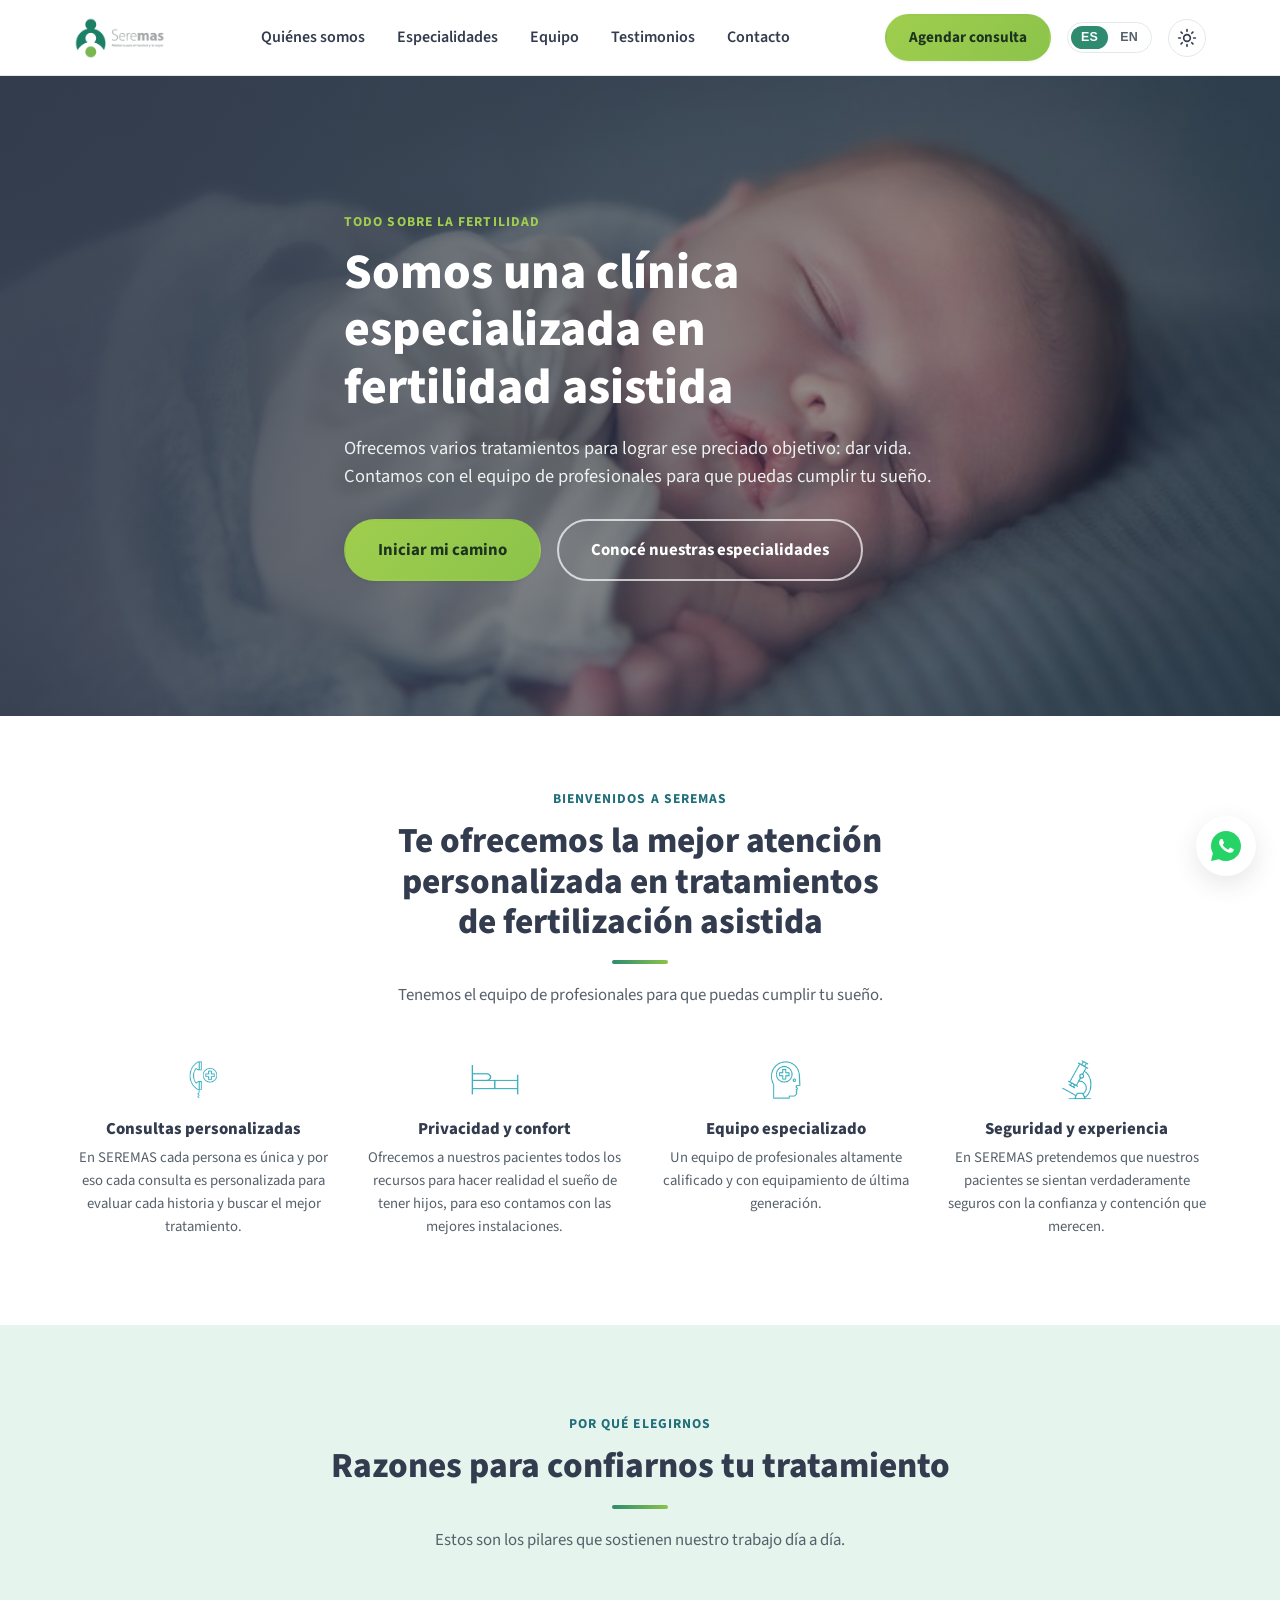
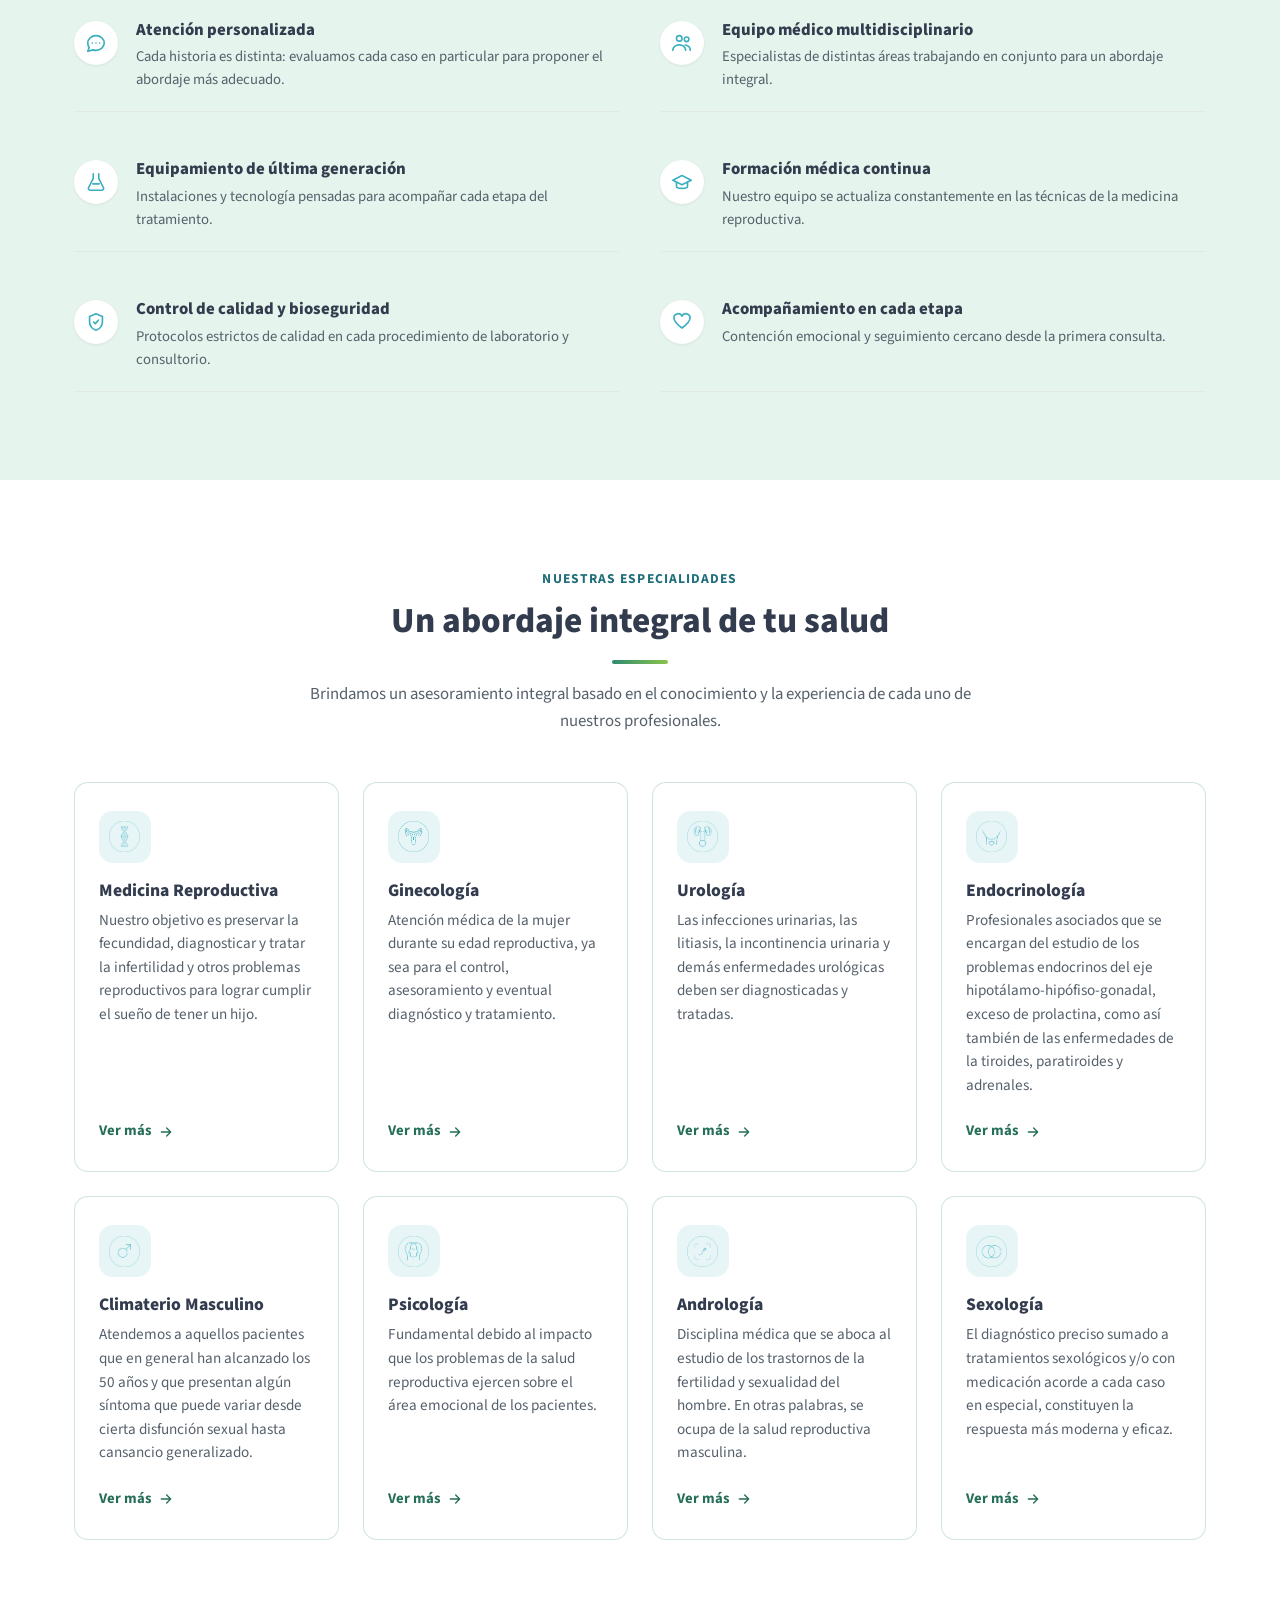
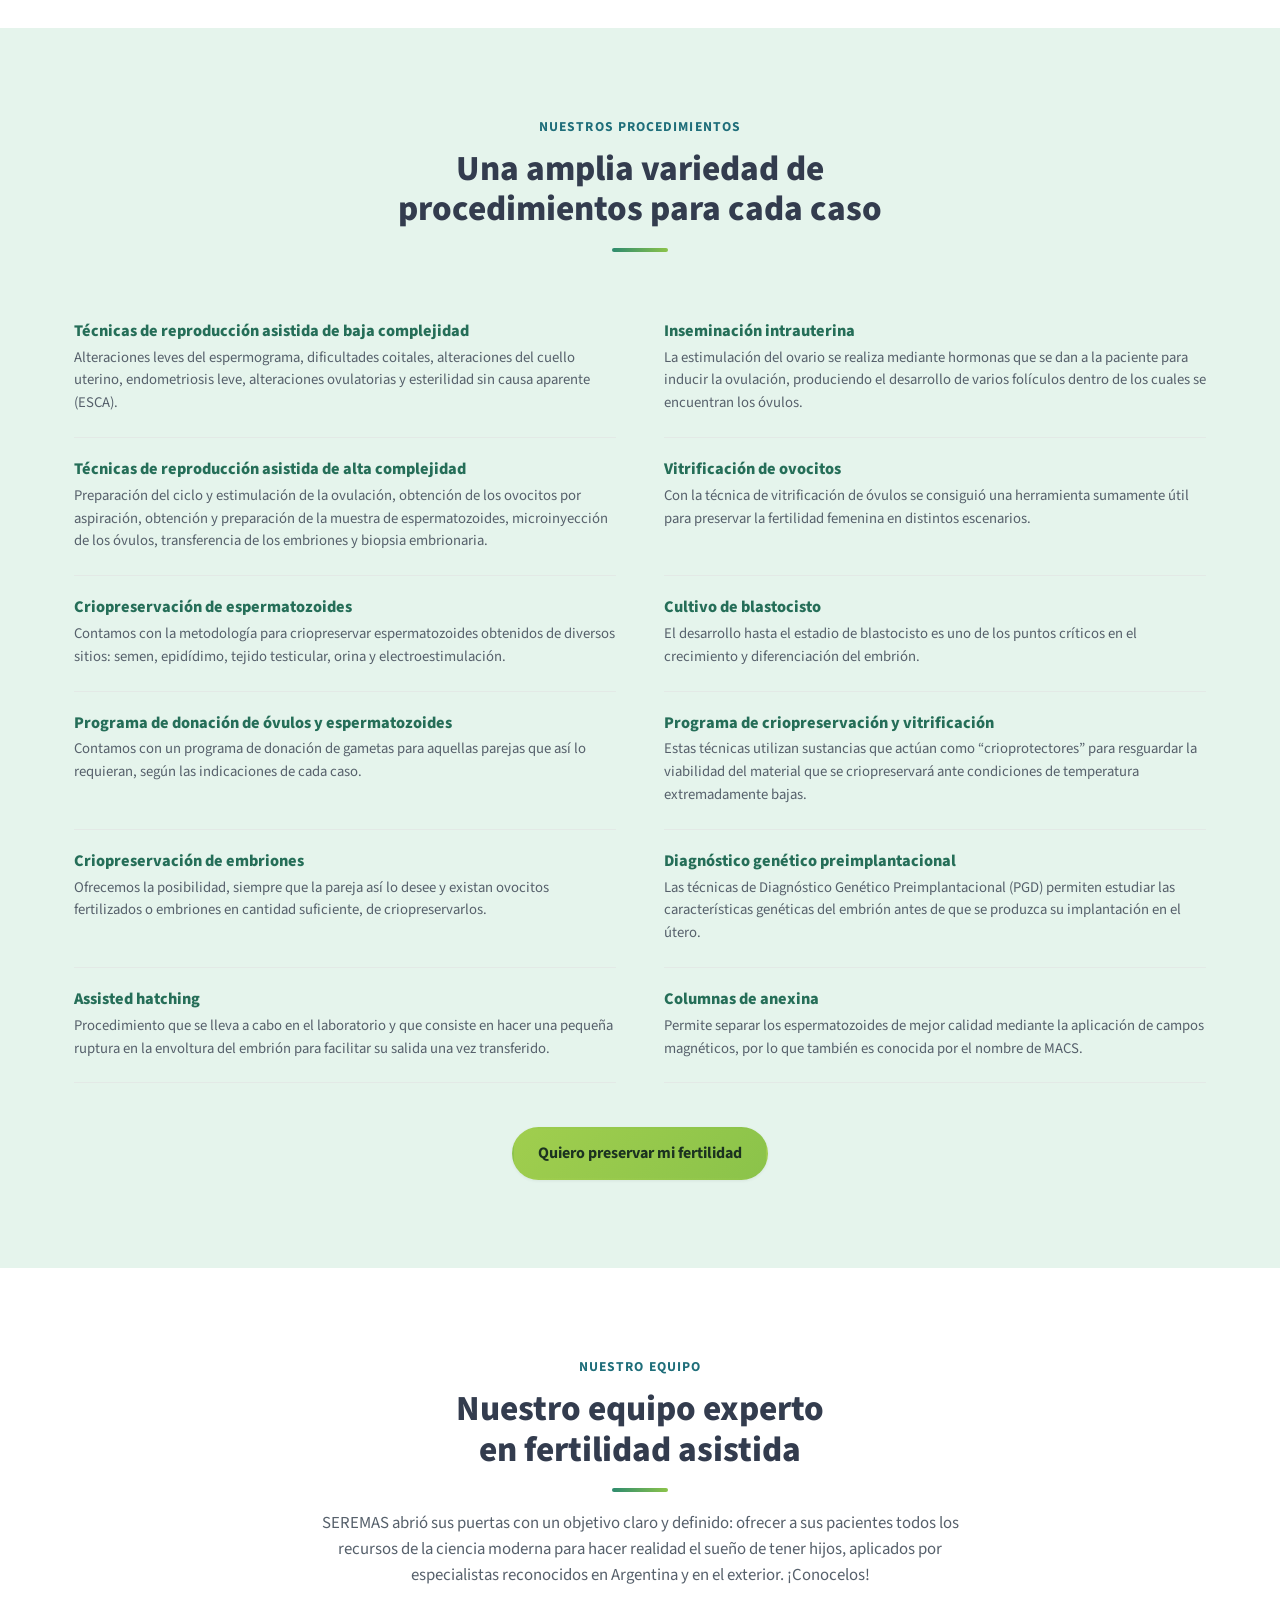
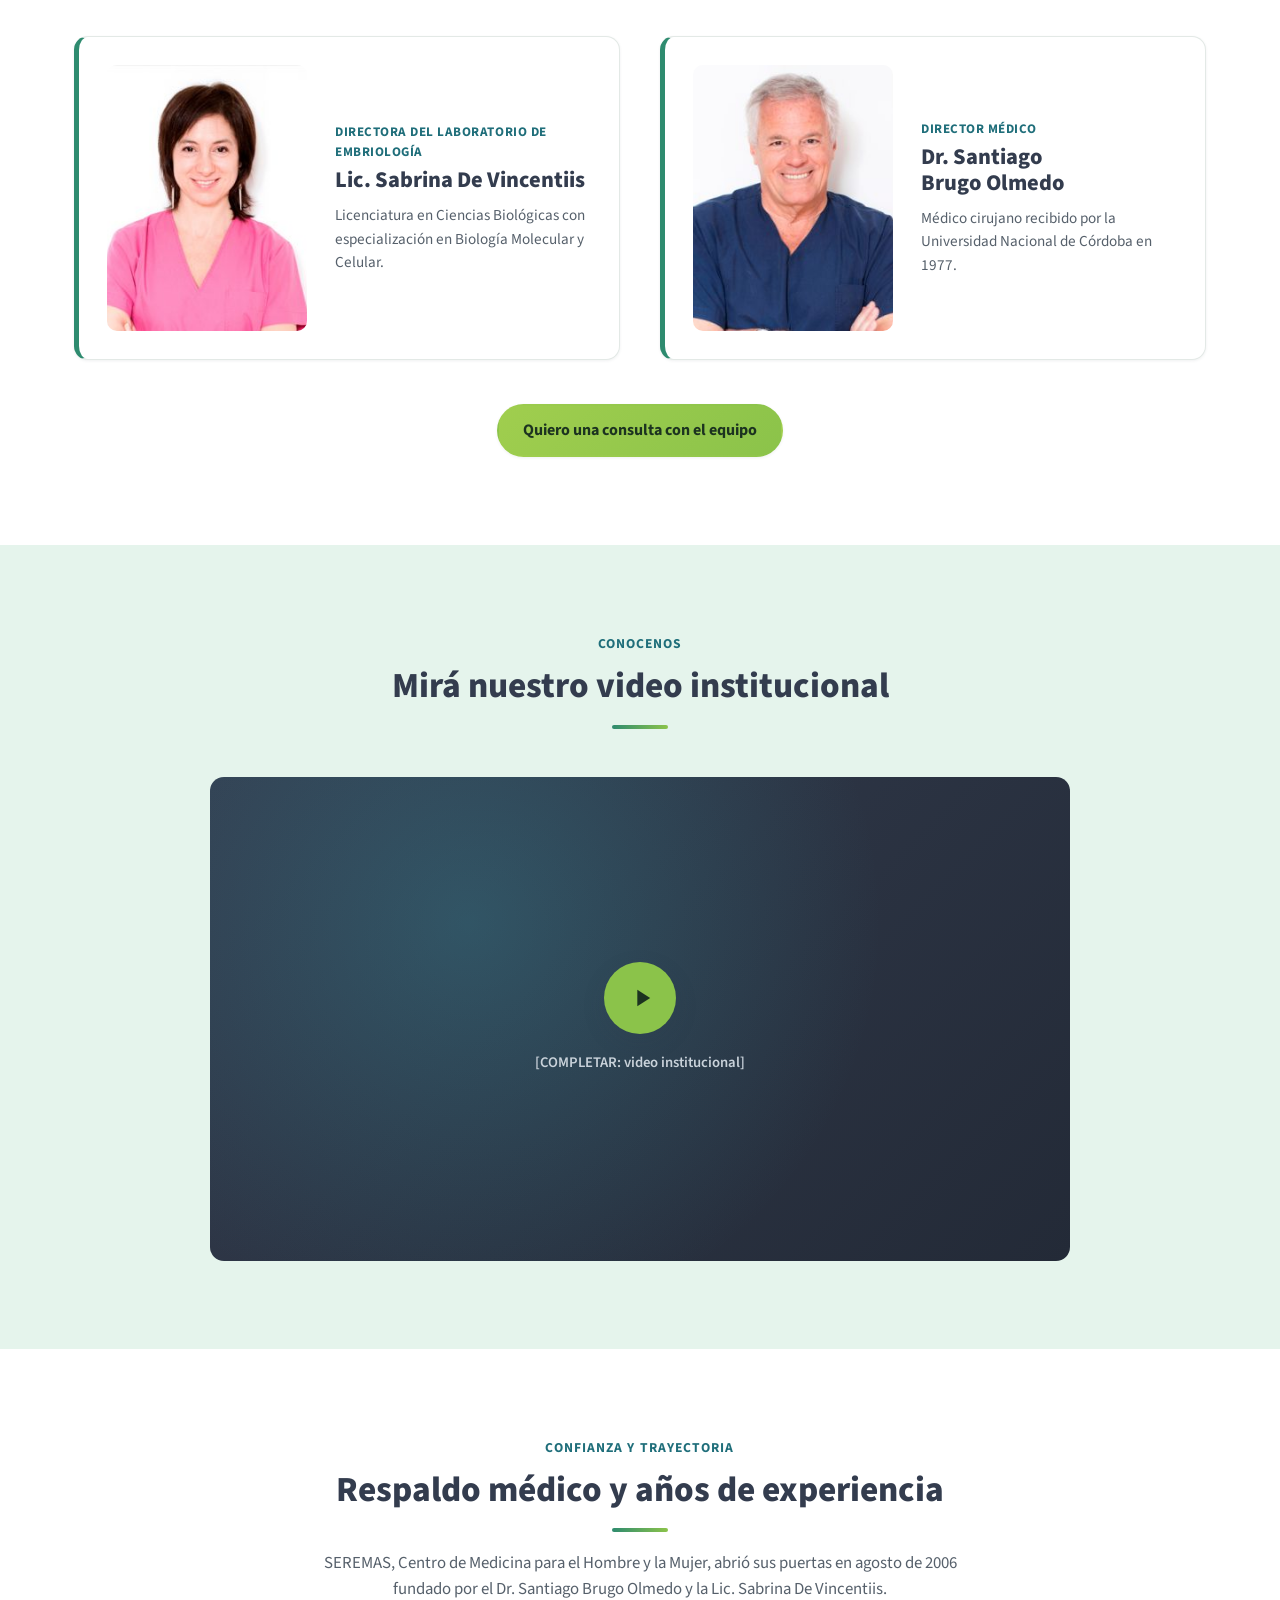
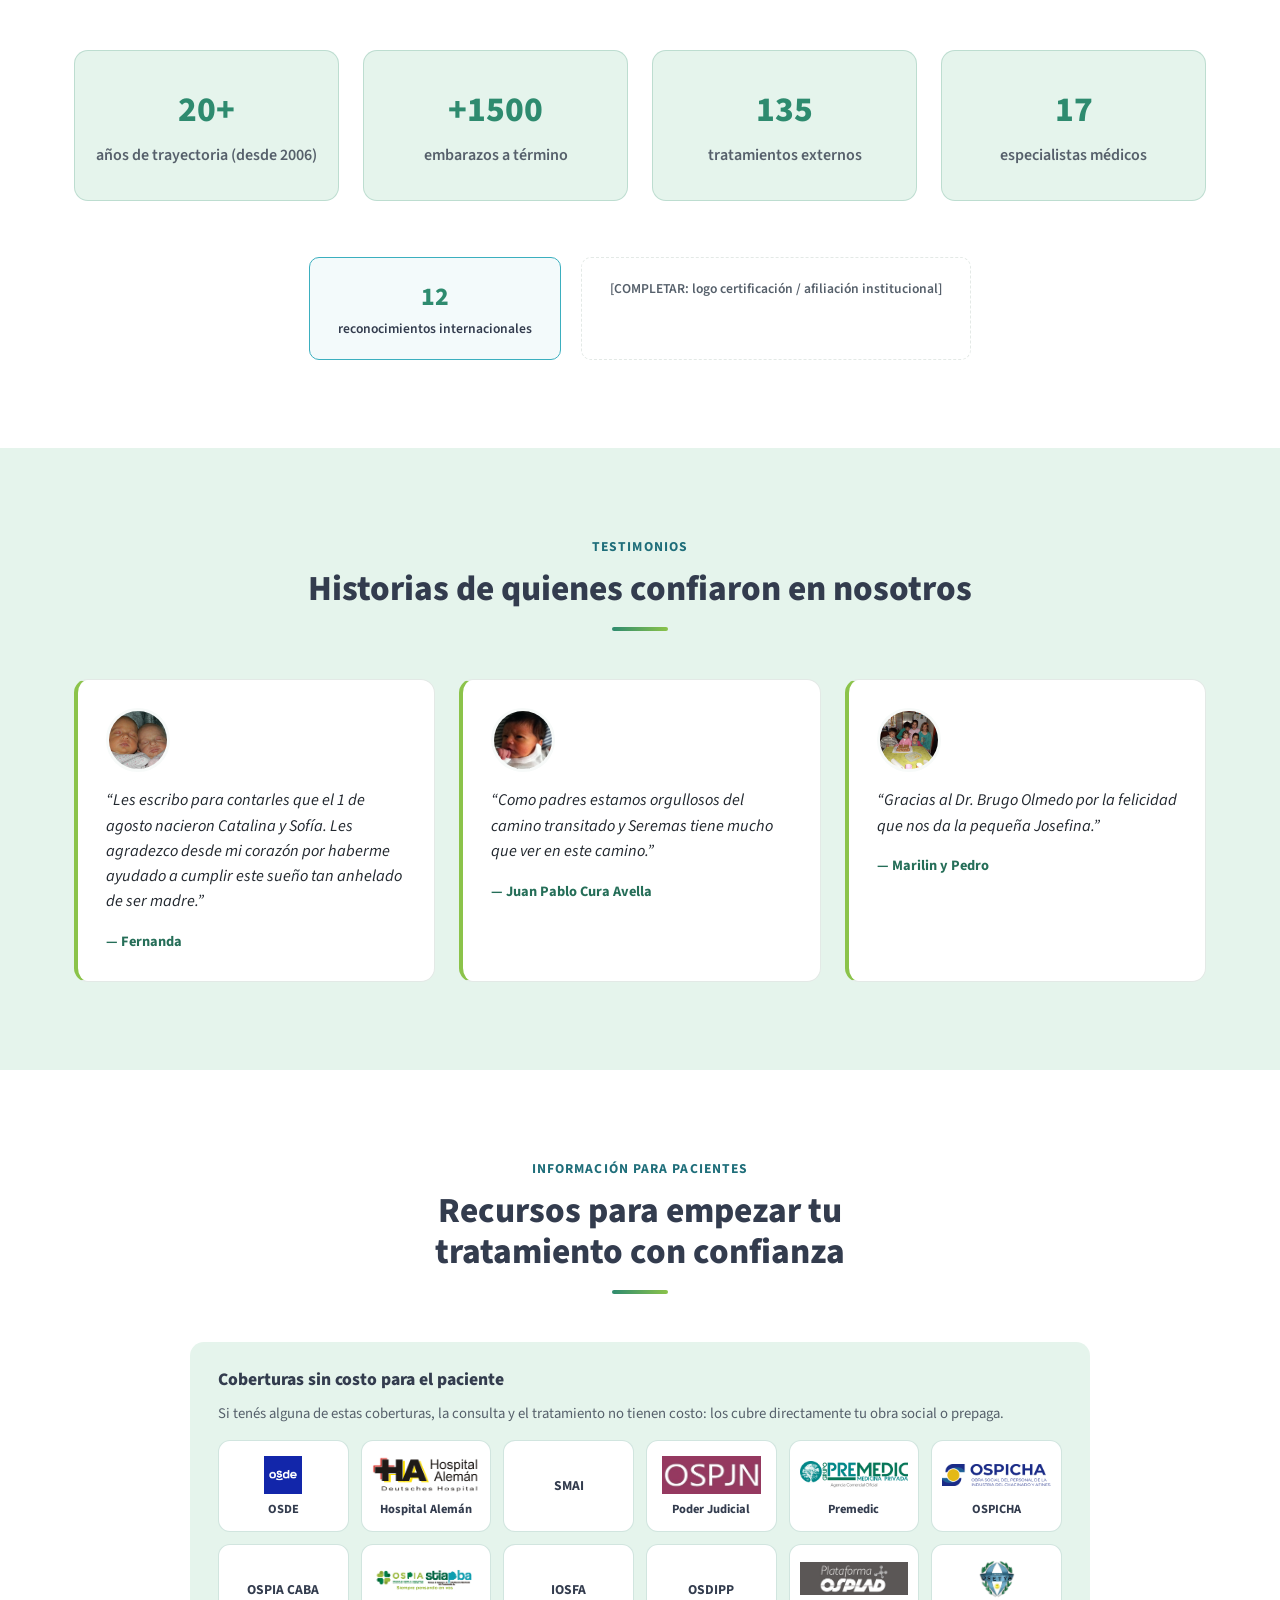
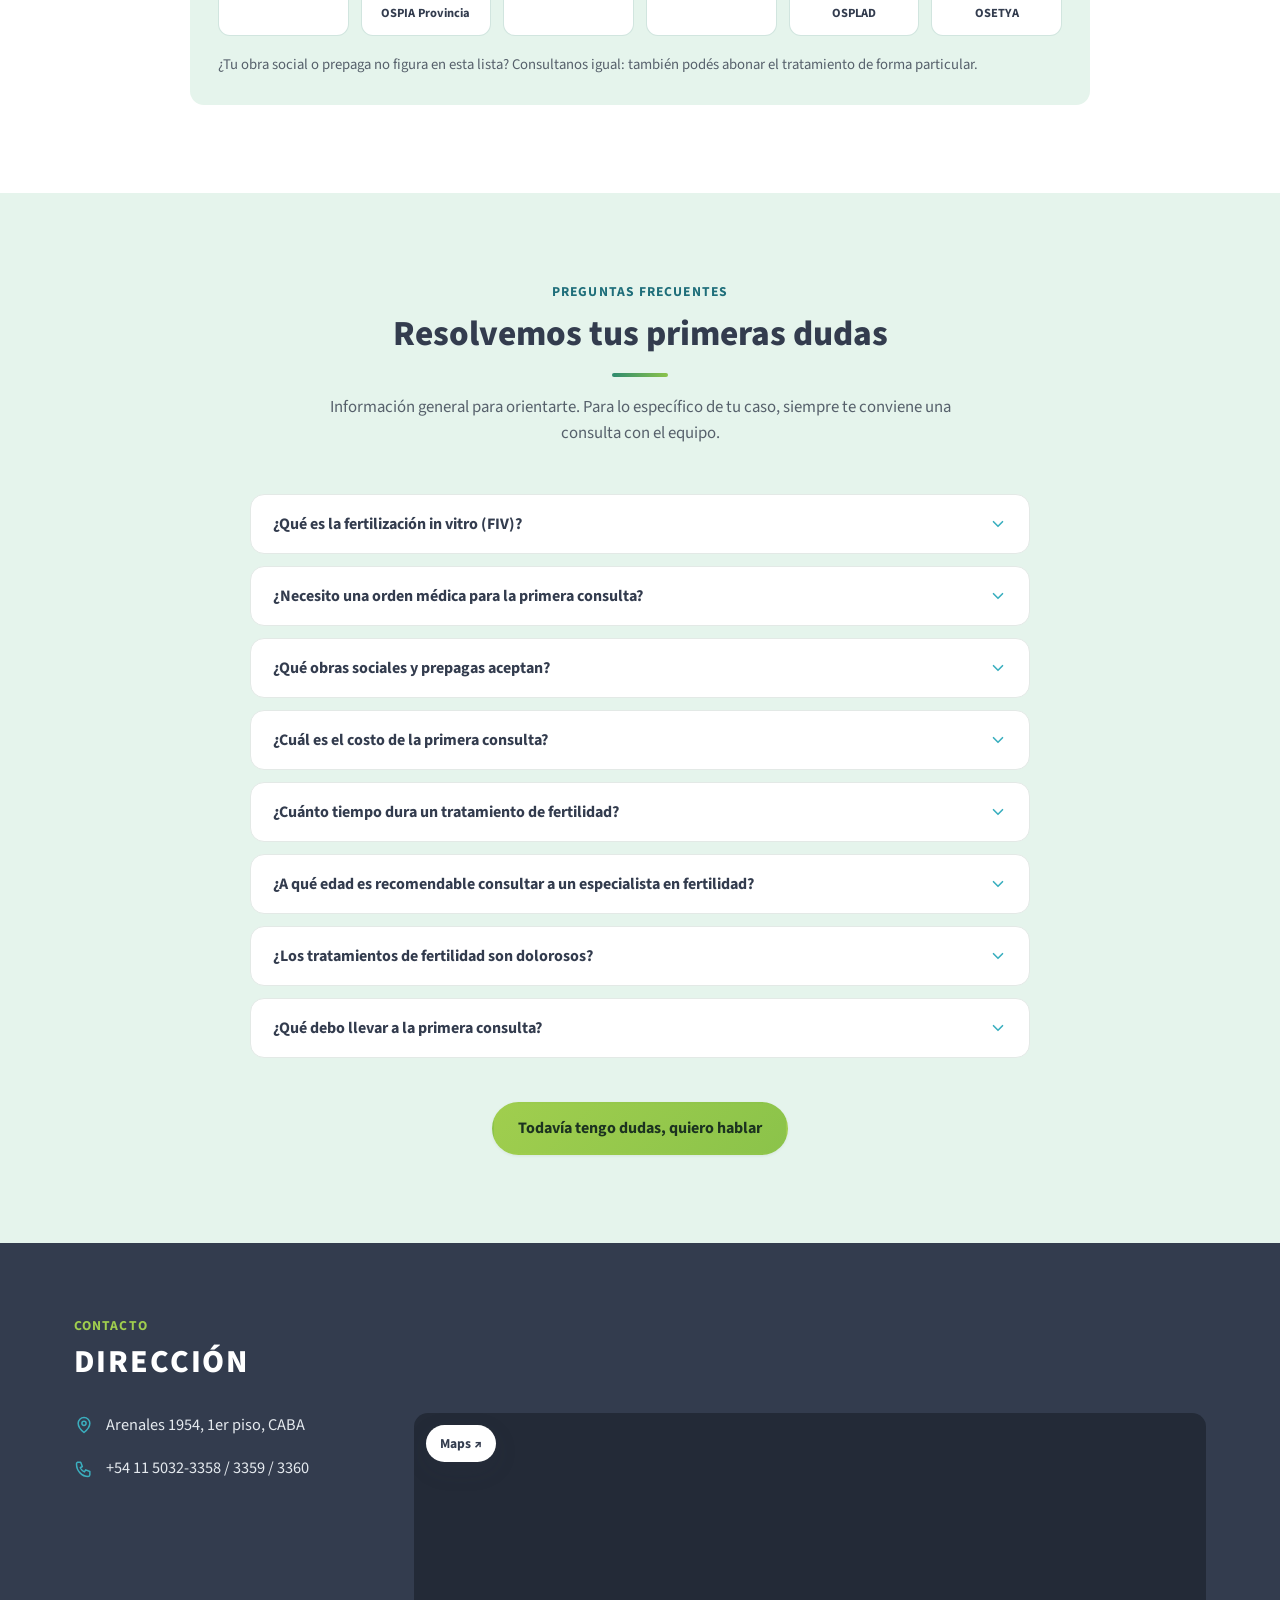
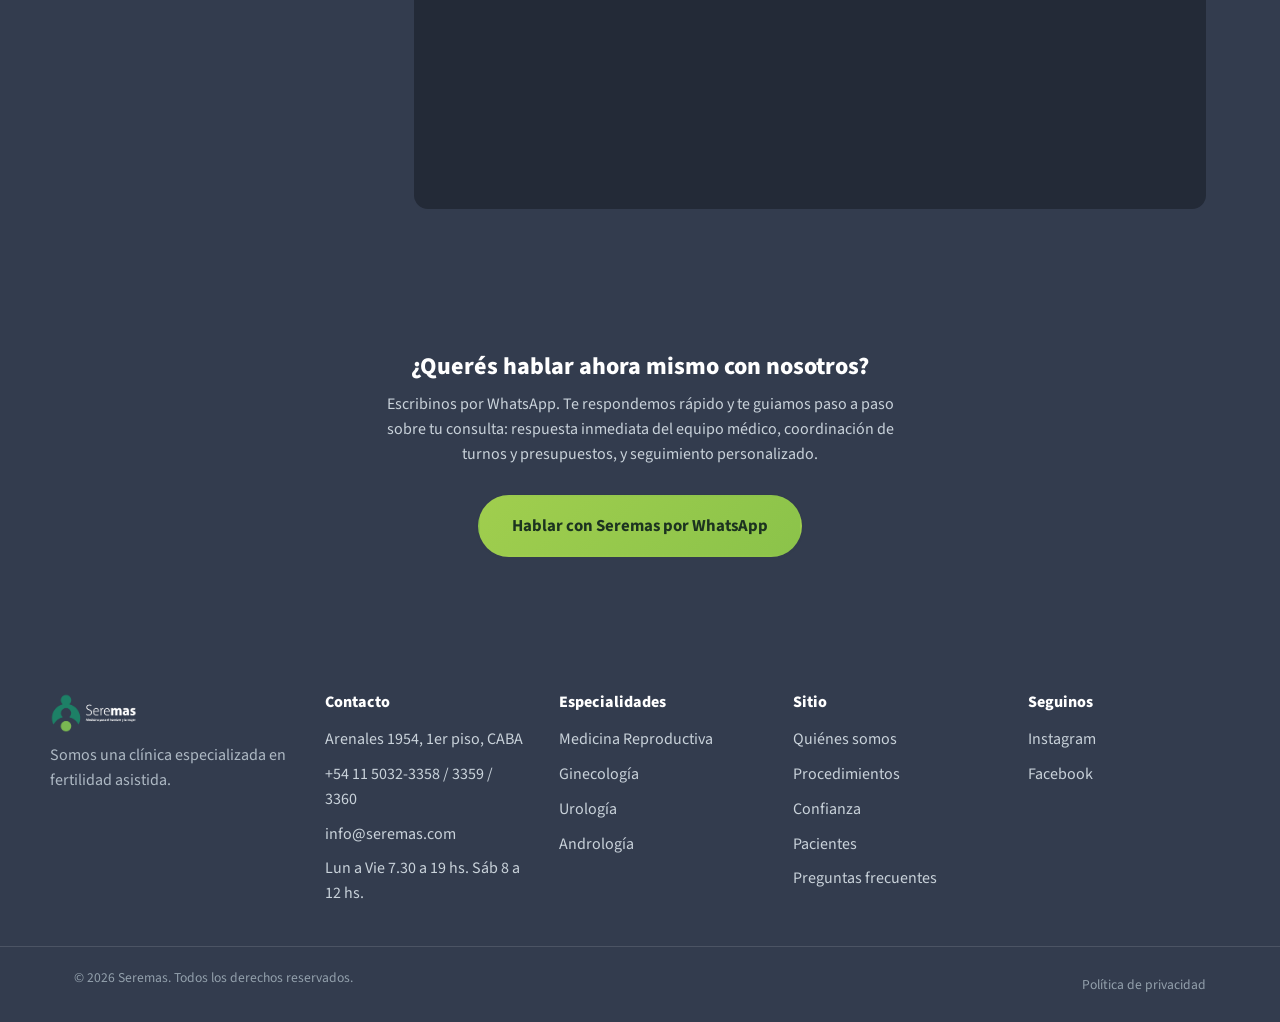
==== index.html @ d4b82c1c "Remove Twitter and add real logos to coverage/obra social grid Twitter/X is no longer used by Serema" ====
<!DOCTYPE html>
<html lang="es-AR">
<head>
<!-- Google Tag Manager -->
<script>(function(w,d,s,l,i){w[l]=w[l]||[];w[l].push({'gtm.start':
new Date().getTime(),event:'gtm.js'});var f=d.getElementsByTagName(s)[0],
j=d.createElement(s),dl=l!='dataLayer'?'&l='+l:'';j.async=true;j.src=
'https://www.googletagmanager.com/gtm.js?id='+i+dl;f.parentNode.insertBefore(j,f);
})(window,document,'script','dataLayer','GTM-5XZQ866P');</script>
<!-- End Google Tag Manager -->
<!-- Aplica idioma/tema guardados antes del primer render para evitar parpadeo (FOUC). -->
<script>
(function () {
  try {
    if (localStorage.getItem('seremas-theme') === 'dark') {
      document.documentElement.setAttribute('data-theme', 'dark');
    }
    if (localStorage.getItem('seremas-lang') === 'en') {
      document.documentElement.setAttribute('lang', 'en');
    }
  } catch (e) {}
})();
</script>
<meta charset="UTF-8">
<meta name="viewport" content="width=device-width, initial-scale=1.0">
<title>Seremas | Medicina Reproductiva y Salud Sexual</title>
<meta name="description" content="Seremas, clínica de fertilidad y salud sexual. Medicina Reproductiva, Ginecología, Urología, Andrología y más. Reservá tu turno.">
<link rel="preconnect" href="https://fonts.googleapis.com">
<link rel="preconnect" href="https://fonts.gstatic.com" crossorigin>
<link href="https://fonts.googleapis.com/css2?family=Source+Sans+3:wght@400;500;600;700;800&display=swap" rel="stylesheet">
<link rel="stylesheet" href="css/styles.css">
<!--
  Datos estructurados (schema.org). Usa solo información ya confirmada en
  el sitio (dirección, teléfono, horarios, especialidades, redes). No
  incluye "url" ni una imagen de logo absoluta porque el sitio todavía no
  tiene un dominio real asignado: sumalas ([COMPLETAR-DOMINIO-REAL]) apenas
  se confirme el dominio final.
-->
<script type="application/ld+json">
{
  "@context": "https://schema.org",
  "@type": "MedicalClinic",
  "name": "Seremas",
  "alternateName": "SEREMAS - Centro de Medicina para el Hombre y la Mujer",
  "description": "Clínica especializada en fertilidad asistida, medicina reproductiva y salud sexual.",
  "address": {
    "@type": "PostalAddress",
    "streetAddress": "Arenales 1954, 1er piso",
    "addressLocality": "Ciudad Autónoma de Buenos Aires",
    "addressRegion": "CABA",
    "addressCountry": "AR"
  },
  "telephone": "+54-11-5032-3358",
  "email": "info@seremas.com",
  "openingHoursSpecification": [
    {
      "@type": "OpeningHoursSpecification",
      "dayOfWeek": ["Monday", "Tuesday", "Wednesday", "Thursday", "Friday"],
      "opens": "07:30",
      "closes": "19:00"
    },
    {
      "@type": "OpeningHoursSpecification",
      "dayOfWeek": "Saturday",
      "opens": "08:00",
      "closes": "12:00"
    }
  ],
  "medicalSpecialty": [
    "Medicina Reproductiva",
    "Ginecología",
    "Urología",
    "Andrología",
    "Climaterio Masculino",
    "Psicología"
  ],
  "sameAs": [
    "https://www.instagram.com/seremas.fertilidad/",
    "https://www.facebook.com/SeremasMedicina/"
  ]
}
</script>
</head>
<body>
<!-- Google Tag Manager (noscript) -->
<noscript><iframe src="https://www.googletagmanager.com/ns.html?id=GTM-5XZQ866P"
height="0" width="0" style="display:none;visibility:hidden"></iframe></noscript>
<!-- End Google Tag Manager (noscript) -->

<a class="skip-link" href="#contenido" data-i18n="skip.link">Saltar al contenido principal</a>

<!-- ===== HEADER ===== -->
<header class="site-header" id="site-header">
  <div class="container header-inner">
    <a href="#inicio" class="logo" aria-label="Seremas - Inicio">
      <img src="img/logo/logo-seremas-gris.png" alt="Seremas - Medicina para el hombre y la mujer" class="logo-img" width="218" height="99">
    </a>

    <nav class="main-nav" id="main-nav" aria-label="Navegación principal">
      <ul>
        <li><a href="quienes-somos.html" data-i18n="nav.quienesSomos">Quiénes somos</a></li>
        <li><a href="#especialidades" data-i18n="nav.especialidades">Especialidades</a></li>
        <li><a href="#equipo" data-i18n="nav.equipo">Equipo</a></li>
        <li><a href="#testimonios" data-i18n="nav.testimonios">Testimonios</a></li>
        <li><a href="#direccion" data-i18n="nav.contacto">Contacto</a></li>
      </ul>
    </nav>

    <div class="header-actions">
      <a href="#reservar" class="btn btn-primary btn-header-cta" data-i18n="header.cta">Agendar consulta</a>
      <div class="lang-toggle" id="lang-toggle" role="group" aria-label="Seleccionar idioma / Select language" data-i18n-aria-label="header.langToggleAria">
        <button type="button" class="lang-option" data-lang="es" aria-pressed="true">ES</button>
        <button type="button" class="lang-option" data-lang="en" aria-pressed="false">EN</button>
      </div>
      <button type="button" class="theme-toggle" id="theme-toggle" aria-label="Cambiar entre modo claro y oscuro" data-i18n-aria-label="header.themeToggleAria">
        <svg class="icon-sun" width="20" height="20" viewBox="0 0 24 24" fill="none" stroke="currentColor" stroke-width="2" stroke-linecap="round" stroke-linejoin="round" aria-hidden="true"><circle cx="12" cy="12" r="4"/><path d="M12 2v2M12 20v2M4.9 4.9l1.4 1.4M17.7 17.7l1.4 1.4M2 12h2M20 12h2M4.9 19.1l1.4-1.4M17.7 6.3l1.4-1.4"/></svg>
        <svg class="icon-moon" width="20" height="20" viewBox="0 0 24 24" fill="none" stroke="currentColor" stroke-width="2" stroke-linecap="round" stroke-linejoin="round" aria-hidden="true"><path d="M21 12.8A9 9 0 1 1 11.2 3 7 7 0 0 0 21 12.8Z"/></svg>
      </button>
      <button class="nav-toggle" id="nav-toggle" aria-expanded="false" aria-controls="main-nav" aria-label="Abrir menú de navegación" data-i18n-aria-label="header.navToggleAria">
        <span></span><span></span><span></span>
      </button>
    </div>
  </div>
</header>

<main id="contenido">

  <!-- ===== HERO ===== -->
  <section class="hero" id="inicio">
    <div class="hero-media">
      <img src="img/hero/hero-familia.jpg" alt="" class="hero-img" aria-hidden="true" width="1024" height="683" fetchpriority="high">
      <div class="hero-overlay"></div>
    </div>
    <div class="container hero-content">
      <p class="eyebrow" data-i18n="hero.eyebrow">Todo sobre la fertilidad</p>
      <h1 data-i18n="hero.title">Somos una clínica especializada en fertilidad asistida</h1>
      <p class="hero-sub" data-i18n="hero.sub">Ofrecemos varios tratamientos para lograr ese preciado objetivo: dar vida. Contamos con el equipo de profesionales para que puedas cumplir tu sueño.</p>
      <div class="hero-cta-group">
        <a href="#reservar" class="btn btn-primary btn-lg" data-i18n="hero.cta1">Iniciar mi camino</a>
        <a href="#especialidades" class="btn btn-ghost btn-lg" data-i18n="hero.cta2">Conocé nuestras especialidades</a>
      </div>
    </div>
  </section>

  <!-- ===== BIENVENIDA / POR QUÉ ELEGIRNOS ===== -->
  <section class="section section-welcome">
    <div class="container">
      <div class="section-head">
        <p class="eyebrow eyebrow-dark" data-i18n="welcome.eyebrow">Bienvenidos a Seremas</p>
        <h2 data-i18n="welcome.title">Te ofrecemos la mejor atención personalizada en tratamientos de fertilización asistida</h2>
        <p class="section-sub" data-i18n="welcome.sub">Tenemos el equipo de profesionales para que puedas cumplir tu sueño.</p>
      </div>

      <div class="welcome-grid">
        <div class="welcome-item">
          <img src="img/icon-1.png" alt="" class="welcome-icon" width="80" height="80" loading="lazy">
          <h3 data-i18n="welcome.item1.title">Consultas personalizadas</h3>
          <p data-i18n="welcome.item1.desc">En SEREMAS cada persona es única y por eso cada consulta es personalizada para evaluar cada historia y buscar el mejor tratamiento.</p>
        </div>
        <div class="welcome-item">
          <img src="img/icon-2.png" alt="" class="welcome-icon" width="80" height="80" loading="lazy">
          <h3 data-i18n="welcome.item2.title">Privacidad y confort</h3>
          <p data-i18n="welcome.item2.desc">Ofrecemos a nuestros pacientes todos los recursos para hacer realidad el sueño de tener hijos, para eso contamos con las mejores instalaciones.</p>
        </div>
        <div class="welcome-item">
          <img src="img/icon-3.png" alt="" class="welcome-icon" width="80" height="80" loading="lazy">
          <h3 data-i18n="welcome.item3.title">Equipo especializado</h3>
          <p data-i18n="welcome.item3.desc">Un equipo de profesionales altamente calificado y con equipamiento de última generación.</p>
        </div>
        <div class="welcome-item">
          <img src="img/icon-4.png" alt="" class="welcome-icon" width="80" height="80" loading="lazy">
          <h3 data-i18n="welcome.item4.title">Seguridad y experiencia</h3>
          <p data-i18n="welcome.item4.desc">En SEREMAS pretendemos que nuestros pacientes se sientan verdaderamente seguros con la confianza y contención que merecen.</p>
        </div>
      </div>
    </div>
  </section>

  <!-- ===== POR QUÉ ELEGIRNOS ===== -->
  <section class="section section-alt" id="por-que-elegirnos">
    <div class="container">
      <div class="section-head">
        <p class="eyebrow eyebrow-dark" data-i18n="reasons.eyebrow">Por qué elegirnos</p>
        <h2 data-i18n="reasons.title">Razones para confiarnos tu tratamiento</h2>
        <p class="section-sub" data-i18n="reasons.sub">Estos son los pilares que sostienen nuestro trabajo día a día.</p>
      </div>

      <div class="reasons-grid">
        <div class="reason-item">
          <div class="reason-icon" aria-hidden="true">
            <svg width="22" height="22" viewBox="0 0 24 24" fill="none" stroke="currentColor" stroke-width="1.8" stroke-linecap="round" stroke-linejoin="round"><path d="M8 12h.01M12 12h.01M16 12h.01M21 12c0 4.42-4.03 8-9 8-1.13 0-2.2-.18-3.2-.51L3 21l1.6-4.2C3.6 15.5 3 13.8 3 12c0-4.42 4.03-8 9-8s9 3.58 9 8Z"/></svg>
          </div>
          <div>
            <h3 data-i18n="reasons.item1.title">Atención personalizada</h3>
            <p data-i18n="reasons.item1.desc">Cada historia es distinta: evaluamos cada caso en particular para proponer el abordaje más adecuado.</p>
          </div>
        </div>
        <div class="reason-item">
          <div class="reason-icon" aria-hidden="true">
            <svg width="22" height="22" viewBox="0 0 24 24" fill="none" stroke="currentColor" stroke-width="1.8" stroke-linecap="round" stroke-linejoin="round"><circle cx="9" cy="7" r="3"/><path d="M2 20c0-3.3 3.1-6 7-6s7 2.7 7 6"/><circle cx="17" cy="8" r="2.5"/><path d="M15.5 14.2c2.9.5 5.5 2.7 5.5 5.8"/></svg>
          </div>
          <div>
            <h3 data-i18n="reasons.item2.title">Equipo médico multidisciplinario</h3>
            <p data-i18n="reasons.item2.desc">Especialistas de distintas áreas trabajando en conjunto para un abordaje integral.</p>
          </div>
        </div>
        <div class="reason-item">
          <div class="reason-icon" aria-hidden="true">
            <svg width="22" height="22" viewBox="0 0 24 24" fill="none" stroke="currentColor" stroke-width="1.8" stroke-linecap="round" stroke-linejoin="round"><path d="M9 3v5L4 18a2 2 0 0 0 1.8 3h12.4A2 2 0 0 0 20 18l-5-10V3"/><path d="M8.5 14h7"/></svg>
          </div>
          <div>
            <h3 data-i18n="reasons.item3.title">Equipamiento de última generación</h3>
            <p data-i18n="reasons.item3.desc">Instalaciones y tecnología pensadas para acompañar cada etapa del tratamiento.</p>
          </div>
        </div>
        <div class="reason-item">
          <div class="reason-icon" aria-hidden="true">
            <svg width="22" height="22" viewBox="0 0 24 24" fill="none" stroke="currentColor" stroke-width="1.8" stroke-linecap="round" stroke-linejoin="round"><path d="M22 10 12 5 2 10l10 5 10-5Z"/><path d="M6 12v5c0 1.1 2.7 2 6 2s6-.9 6-2v-5"/></svg>
          </div>
          <div>
            <h3 data-i18n="reasons.item4.title">Formación médica continua</h3>
            <p data-i18n="reasons.item4.desc">Nuestro equipo se actualiza constantemente en las técnicas de la medicina reproductiva.</p>
          </div>
        </div>
        <div class="reason-item">
          <div class="reason-icon" aria-hidden="true">
            <svg width="22" height="22" viewBox="0 0 24 24" fill="none" stroke="currentColor" stroke-width="1.8" stroke-linecap="round" stroke-linejoin="round"><path d="M12 3l7 3v6c0 4.5-3 7.5-7 9-4-1.5-7-4.5-7-9V6l7-3Z"/><path d="m9.5 12 1.8 1.8L14.5 10"/></svg>
          </div>
          <div>
            <h3 data-i18n="reasons.item5.title">Control de calidad y bioseguridad</h3>
            <p data-i18n="reasons.item5.desc">Protocolos estrictos de calidad en cada procedimiento de laboratorio y consultorio.</p>
          </div>
        </div>
        <div class="reason-item">
          <div class="reason-icon" aria-hidden="true">
            <svg width="22" height="22" viewBox="0 0 24 24" fill="none" stroke="currentColor" stroke-width="1.8" stroke-linecap="round" stroke-linejoin="round"><path d="M20.8 7.6c0 4.5-8.8 10.9-8.8 10.9S3.2 12.1 3.2 7.6a4.6 4.6 0 0 1 8.8-1.9 4.6 4.6 0 0 1 8.8 1.9Z"/></svg>
          </div>
          <div>
            <h3 data-i18n="reasons.item6.title">Acompañamiento en cada etapa</h3>
            <p data-i18n="reasons.item6.desc">Contención emocional y seguimiento cercano desde la primera consulta.</p>
          </div>
        </div>
      </div>
    </div>
  </section>

  <!-- ===== ESPECIALIDADES ===== -->
  <section class="section" id="especialidades">
    <div class="container">
      <div class="section-head">
        <p class="eyebrow eyebrow-dark" data-i18n="specialties.eyebrow">Nuestras especialidades</p>
        <h2 data-i18n="specialties.title">Un abordaje integral de tu salud</h2>
        <p class="section-sub" data-i18n="specialties.sub">Brindamos un asesoramiento integral basado en el conocimiento y la experiencia de cada uno de nuestros profesionales.</p>
      </div>

      <div class="cards-grid" id="specialty-grid"></div>
    </div>
  </section>

  <!-- ===== PROCEDIMIENTOS ===== -->
  <section class="section section-alt" id="procedimientos">
    <div class="container">
      <div class="section-head">
        <p class="eyebrow eyebrow-dark" data-i18n="procedures.eyebrow">Nuestros procedimientos</p>
        <h2 data-i18n="procedures.title">Una amplia variedad de procedimientos para cada caso</h2>
      </div>

      <div class="procedures-list">
        <div class="procedure-item">
          <h3 data-i18n="proc1.title">Técnicas de reproducción asistida de baja complejidad</h3>
          <p data-i18n="proc1.desc">Alteraciones leves del espermograma, dificultades coitales, alteraciones del cuello uterino, endometriosis leve, alteraciones ovulatorias y esterilidad sin causa aparente (ESCA).</p>
        </div>
        <div class="procedure-item">
          <h3 data-i18n="proc2.title">Inseminación intrauterina</h3>
          <p data-i18n="proc2.desc">La estimulación del ovario se realiza mediante hormonas que se dan a la paciente para inducir la ovulación, produciendo el desarrollo de varios folículos dentro de los cuales se encuentran los óvulos.</p>
        </div>
        <div class="procedure-item">
          <h3 data-i18n="proc3.title">Técnicas de reproducción asistida de alta complejidad</h3>
          <p data-i18n="proc3.desc">Preparación del ciclo y estimulación de la ovulación, obtención de los ovocitos por aspiración, obtención y preparación de la muestra de espermatozoides, microinyección de los óvulos, transferencia de los embriones y biopsia embrionaria.</p>
        </div>
        <div class="procedure-item">
          <h3 data-i18n="proc4.title">Vitrificación de ovocitos</h3>
          <p data-i18n="proc4.desc">Con la técnica de vitrificación de óvulos se consiguió una herramienta sumamente útil para preservar la fertilidad femenina en distintos escenarios.</p>
        </div>
        <div class="procedure-item">
          <h3 data-i18n="proc5.title">Criopreservación de espermatozoides</h3>
          <p data-i18n="proc5.desc">Contamos con la metodología para criopreservar espermatozoides obtenidos de diversos sitios: semen, epidídimo, tejido testicular, orina y electroestimulación.</p>
        </div>
        <div class="procedure-item">
          <h3 data-i18n="proc6.title">Cultivo de blastocisto</h3>
          <p data-i18n="proc6.desc">El desarrollo hasta el estadio de blastocisto es uno de los puntos críticos en el crecimiento y diferenciación del embrión.</p>
        </div>
        <div class="procedure-item">
          <h3 data-i18n="proc7.title">Programa de donación de óvulos y espermatozoides</h3>
          <p data-i18n="proc7.desc">Contamos con un programa de donación de gametas para aquellas parejas que así lo requieran, según las indicaciones de cada caso.</p>
        </div>
        <div class="procedure-item">
          <h3 data-i18n="proc8.title">Programa de criopreservación y vitrificación</h3>
          <p data-i18n="proc8.desc">Estas técnicas utilizan sustancias que actúan como “crioprotectores” para resguardar la viabilidad del material que se criopreservará ante condiciones de temperatura extremadamente bajas.</p>
        </div>
        <div class="procedure-item">
          <h3 data-i18n="proc9.title">Criopreservación de embriones</h3>
          <p data-i18n="proc9.desc">Ofrecemos la posibilidad, siempre que la pareja así lo desee y existan ovocitos fertilizados o embriones en cantidad suficiente, de criopreservarlos.</p>
        </div>
        <div class="procedure-item">
          <h3 data-i18n="proc10.title">Diagnóstico genético preimplantacional</h3>
          <p data-i18n="proc10.desc">Las técnicas de Diagnóstico Genético Preimplantacional (PGD) permiten estudiar las características genéticas del embrión antes de que se produzca su implantación en el útero.</p>
        </div>
        <div class="procedure-item">
          <h3 data-i18n="proc11.title">Assisted hatching</h3>
          <p data-i18n="proc11.desc">Procedimiento que se lleva a cabo en el laboratorio y que consiste en hacer una pequeña ruptura en la envoltura del embrión para facilitar su salida una vez transferido.</p>
        </div>
        <div class="procedure-item">
          <h3 data-i18n="proc12.title">Columnas de anexina</h3>
          <p data-i18n="proc12.desc">Permite separar los espermatozoides de mejor calidad mediante la aplicación de campos magnéticos, por lo que también es conocida por el nombre de MACS.</p>
        </div>
      </div>

      <div class="section-cta">
        <a href="#reservar" class="btn btn-primary" data-i18n="procedures.cta">Quiero preservar mi fertilidad</a>
      </div>
    </div>
  </section>

  <!-- ===== EQUIPO MÉDICO ===== -->
  <section class="section" id="equipo">
    <div class="container">
      <div class="section-head">
        <p class="eyebrow eyebrow-dark" data-i18n="team.eyebrow">Nuestro equipo</p>
        <h2 data-i18n="team.title">Nuestro equipo experto en fertilidad asistida</h2>
        <p class="section-sub" data-i18n="team.sub">SEREMAS abrió sus puertas con un objetivo claro y definido: ofrecer a sus pacientes todos los recursos de la ciencia moderna para hacer realidad el sueño de tener hijos, aplicados por especialistas reconocidos en Argentina y en el exterior. ¡Conocelos!</p>
      </div>

      <div class="leaders-grid">
        <article class="leader-card">
          <div class="leader-photo-frame">
            <!-- Foto oficial real de seremas.com/about/. Si en el futuro se
                 consigue una foto de medio cuerpo de mejor resolución, basta
                 con reemplazar el src de este mismo <img>. -->
            <img src="img/equipo/de-vincentiis.jpg" alt="Lic. Sabrina De Vincentiis" class="leader-photo-img" width="289" height="300" loading="lazy">
          </div>
          <div class="leader-info">
            <p class="leader-role" data-i18n="leader.deVincentiis.role">Directora del Laboratorio de Embriología</p>
            <h3 class="leader-name">Lic. Sabrina De Vincentiis</h3>
            <p class="leader-bio" data-i18n="leader.deVincentiis.bio">Licenciatura en Ciencias Biológicas con especialización en Biología Molecular y Celular.</p>
          </div>
        </article>

        <article class="leader-card">
          <div class="leader-photo-frame">
            <!-- Foto oficial real de seremas.com/about/. Si en el futuro se
                 consigue una foto de medio cuerpo de mejor resolución, basta
                 con reemplazar el src de este mismo <img>. -->
            <img src="img/equipo/brugo-olmedo.jpg" alt="Dr. Santiago Brugo Olmedo" class="leader-photo-img" width="289" height="300" loading="lazy">
          </div>
          <div class="leader-info">
            <p class="leader-role" data-i18n="leader.brugoOlmedo.role">Director Médico</p>
            <h3 class="leader-name">Dr. Santiago Brugo Olmedo</h3>
            <p class="leader-bio" data-i18n="leader.brugoOlmedo.bio">Médico cirujano recibido por la Universidad Nacional de Córdoba en 1977.</p>
          </div>
        </article>
      </div>

      <div class="section-cta">
        <a href="#reservar" class="btn btn-primary" data-i18n="team.cta">Quiero una consulta con el equipo</a>
      </div>
    </div>
  </section>

  <!-- ===== VIDEO INSTITUCIONAL ===== -->
  <section class="section section-alt" id="video-institucional">
    <div class="container">
      <div class="section-head">
        <p class="eyebrow eyebrow-dark" data-i18n="video.eyebrow">Conocenos</p>
        <h2 data-i18n="video.title">Mirá nuestro video institucional</h2>
      </div>

      <div class="video-placeholder">
        <button type="button" class="video-play" aria-label="Reproducir video institucional (no disponible todavía)" data-i18n-aria-label="video.playAria">
          <svg width="28" height="28" viewBox="0 0 24 24" fill="currentColor" aria-hidden="true"><path d="M8 5v14l11-7L8 5Z"/></svg>
        </button>
        <p class="video-placeholder-label" data-i18n="video.placeholder">[COMPLETAR: video institucional]</p>
      </div>
    </div>
  </section>

  <!-- ===== CONFIANZA ===== -->
  <section class="section" id="confianza">
    <div class="container">
      <div class="section-head">
        <p class="eyebrow eyebrow-dark" data-i18n="confianza.eyebrow">Confianza y trayectoria</p>
        <h2 data-i18n="confianza.title">Respaldo médico y años de experiencia</h2>
        <p class="section-sub" data-i18n="confianza.sub">SEREMAS, Centro de Medicina para el Hombre y la Mujer, abrió sus puertas en agosto de 2006 fundado por el Dr. Santiago Brugo Olmedo y la Lic. Sabrina De Vincentiis.</p>
      </div>

      <div class="trust-grid">
        <div class="trust-stat">
          <span class="trust-number">20+</span>
          <span class="trust-label" data-i18n="confianza.trustLabel1">años de trayectoria (desde 2006)</span>
        </div>
        <div class="trust-stat">
          <span class="trust-number">+1500</span>
          <span class="trust-label" data-i18n="confianza.trustLabel2">embarazos a término</span>
        </div>
        <div class="trust-stat">
          <span class="trust-number">135</span>
          <span class="trust-label" data-i18n="confianza.trustLabel3">tratamientos externos</span>
        </div>
        <div class="trust-stat">
          <span class="trust-number">17</span>
          <span class="trust-label" data-i18n="confianza.trustLabel4">especialistas médicos</span>
        </div>
      </div>

      <div class="badges-row" aria-label="Reconocimientos y certificaciones">
        <div class="badge-item">
          <span class="badge-number">12</span>
          <span data-i18n="confianza.badgeLabel">reconocimientos internacionales</span>
        </div>
        <div class="badge-item" data-i18n="confianza.badgePlaceholder">[COMPLETAR: logo certificación / afiliación institucional]</div>
      </div>
    </div>
  </section>

  <!-- ===== TESTIMONIOS ===== -->
  <section class="section section-alt" id="testimonios">
    <div class="container">
      <div class="section-head">
        <p class="eyebrow eyebrow-dark" data-i18n="testimonios.eyebrow">Testimonios</p>
        <h2 data-i18n="testimonios.title">Historias de quienes confiaron en nosotros</h2>
      </div>

      <div class="testimonials-grid">
        <blockquote class="testimonial-card">
          <img class="testimonial-photo" src="img/testimonios/fernanda.jpg" alt="Catalina y Sofía, hijas de Fernanda, pacientes de Seremas" width="64" height="64" loading="lazy">
          <p data-i18n="testimonio1.quote">“Les escribo para contarles que el 1 de agosto nacieron Catalina y Sofía. Les agradezco desde mi corazón por haberme ayudado a cumplir este sueño tan anhelado de ser madre.”</p>
          <footer>— Fernanda</footer>
        </blockquote>
        <blockquote class="testimonial-card">
          <img class="testimonial-photo" src="img/testimonios/juan-pablo-cura-avella.png" alt="Familia de Juan Pablo Cura Avella, paciente de Seremas" width="64" height="64" loading="lazy">
          <p data-i18n="testimonio2.quote">“Como padres estamos orgullosos del camino transitado y Seremas tiene mucho que ver en este camino.”</p>
          <footer>— Juan Pablo Cura Avella</footer>
        </blockquote>
        <blockquote class="testimonial-card">
          <img class="testimonial-photo" src="img/testimonios/marilin-y-pedro.jpg" alt="Josefina, hija de Marilin y Pedro, pacientes de Seremas" width="64" height="64" loading="lazy">
          <p data-i18n="testimonio3.quote">“Gracias al Dr. Brugo Olmedo por la felicidad que nos da la pequeña Josefina.”</p>
          <footer>— Marilin y Pedro</footer>
        </blockquote>
      </div>
    </div>
  </section>

  <!-- ===== INFORMACIÓN PARA PACIENTES ===== -->
  <section class="section" id="pacientes">
    <div class="container">
      <div class="section-head">
        <p class="eyebrow eyebrow-dark" data-i18n="pacientes.eyebrow">Información para pacientes</p>
        <h2 data-i18n="pacientes.title">Recursos para empezar tu tratamiento con confianza</h2>
      </div>

      <div class="coverage-box coverage-box-solo">
        <h3 data-i18n="coverage.title">Coberturas sin costo para el paciente</h3>
        <p data-i18n="coverage.intro">Si tenés alguna de estas coberturas, la consulta y el tratamiento no tienen costo: los cubre directamente tu obra social o prepaga.</p>
        <ul class="coverage-logo-grid">
          <li class="coverage-logo-item">
            <div class="coverage-logo-badge"><img src="img/obras-sociales/osde.png" alt="OSDE" loading="lazy"></div>
            <span class="coverage-logo-name">OSDE</span>
          </li>
          <li class="coverage-logo-item">
            <div class="coverage-logo-badge"><img src="img/obras-sociales/hospital-aleman.png" alt="Hospital Alemán" loading="lazy"></div>
            <span class="coverage-logo-name">Hospital Alemán</span>
          </li>
          <li class="coverage-logo-item coverage-logo-item-text">
            <span class="coverage-logo-name">SMAI</span>
          </li>
          <li class="coverage-logo-item">
            <div class="coverage-logo-badge"><img src="img/obras-sociales/poder-judicial.png" alt="Obra Social del Poder Judicial de la Nación" loading="lazy"></div>
            <span class="coverage-logo-name">Poder Judicial</span>
          </li>
          <li class="coverage-logo-item">
            <div class="coverage-logo-badge"><img src="img/obras-sociales/premedic.png" alt="Premedic" loading="lazy"></div>
            <span class="coverage-logo-name">Premedic</span>
          </li>
          <li class="coverage-logo-item">
            <div class="coverage-logo-badge"><img src="img/obras-sociales/ospicha.png" alt="OSPICHA" loading="lazy"></div>
            <span class="coverage-logo-name">OSPICHA</span>
          </li>
          <li class="coverage-logo-item coverage-logo-item-text">
            <span class="coverage-logo-name">OSPIA CABA</span>
          </li>
          <li class="coverage-logo-item">
            <div class="coverage-logo-badge"><img src="img/obras-sociales/ospia-provincia.png" alt="OSPIA Provincia" loading="lazy"></div>
            <span class="coverage-logo-name">OSPIA Provincia</span>
          </li>
          <li class="coverage-logo-item coverage-logo-item-text">
            <span class="coverage-logo-name">IOSFA</span>
          </li>
          <li class="coverage-logo-item coverage-logo-item-text">
            <span class="coverage-logo-name">OSDIPP</span>
          </li>
          <li class="coverage-logo-item">
            <div class="coverage-logo-badge"><img src="img/obras-sociales/osplad.png" alt="OSPLAD" loading="lazy"></div>
            <span class="coverage-logo-name">OSPLAD</span>
          </li>
          <li class="coverage-logo-item">
            <div class="coverage-logo-badge"><img src="img/obras-sociales/osetya.png" alt="OSETYA" loading="lazy"></div>
            <span class="coverage-logo-name">OSETYA</span>
          </li>
        </ul>
        <p class="coverage-note" data-i18n="coverage.note">¿Tu obra social o prepaga no figura en esta lista? Consultanos igual: también podés abonar el tratamiento de forma particular.</p>
      </div>
    </div>
  </section>

  <!-- ===== PREGUNTAS FRECUENTES ===== -->
  <section class="section section-alt" id="faq">
    <div class="container">
      <div class="section-head">
        <p class="eyebrow eyebrow-dark" data-i18n="faq.eyebrow">Preguntas frecuentes</p>
        <h2 data-i18n="faq.title">Resolvemos tus primeras dudas</h2>
        <p class="section-sub" data-i18n="faq.sub">Información general para orientarte. Para lo específico de tu caso, siempre te conviene una consulta con el equipo.</p>
      </div>

      <div class="accordion" id="faq-accordion">
        <div class="accordion-item">
          <h3 class="accordion-heading">
            <button type="button" class="accordion-trigger" aria-expanded="false" aria-controls="faq-panel-1" id="faq-trigger-1">
              <span data-i18n="faq.q1">¿Qué es la fertilización in vitro (FIV)?</span>
              <svg class="accordion-icon" width="18" height="18" viewBox="0 0 24 24" fill="none" stroke="currentColor" stroke-width="2.2" stroke-linecap="round" stroke-linejoin="round" aria-hidden="true"><path d="M6 9l6 6 6-6"/></svg>
            </button>
          </h3>
          <div class="accordion-panel" id="faq-panel-1" role="region" aria-labelledby="faq-trigger-1" hidden>
            <div class="accordion-panel-inner">
              <p data-i18n="faq.a1">Es una técnica de reproducción asistida en la que la unión entre óvulo y espermatozoide se realiza fuera del cuerpo, en el laboratorio, para luego transferir el embrión al útero. El equipo médico evalúa en cada consulta si es la opción más adecuada para cada caso.</p>
            </div>
          </div>
        </div>

        <div class="accordion-item">
          <h3 class="accordion-heading">
            <button type="button" class="accordion-trigger" aria-expanded="false" aria-controls="faq-panel-2" id="faq-trigger-2">
              <span data-i18n="faq.q2">¿Necesito una orden médica para la primera consulta?</span>
              <svg class="accordion-icon" width="18" height="18" viewBox="0 0 24 24" fill="none" stroke="currentColor" stroke-width="2.2" stroke-linecap="round" stroke-linejoin="round" aria-hidden="true"><path d="M6 9l6 6 6-6"/></svg>
            </button>
          </h3>
          <div class="accordion-panel" id="faq-panel-2" role="region" aria-labelledby="faq-trigger-2" hidden>
            <div class="accordion-panel-inner">
              <p data-i18n="faq.a2">En general, para una primera consulta de orientación no hace falta traer una orden médica, aunque sí es útil acercar estudios previos si los tenés. Esto puede variar según tu cobertura: algunas obras sociales y prepagas permiten sacar turno de forma directa, mientras que otras piden una derivación previa antes de la consulta. Ante la duda, lo mejor es consultarlo directamente con Seremas al momento de agendar.</p>
            </div>
          </div>
        </div>

        <div class="accordion-item">
          <h3 class="accordion-heading">
            <button type="button" class="accordion-trigger" aria-expanded="false" aria-controls="faq-panel-3" id="faq-trigger-3">
              <span data-i18n="faq.q3">¿Qué obras sociales y prepagas aceptan?</span>
              <svg class="accordion-icon" width="18" height="18" viewBox="0 0 24 24" fill="none" stroke="currentColor" stroke-width="2.2" stroke-linecap="round" stroke-linejoin="round" aria-hidden="true"><path d="M6 9l6 6 6-6"/></svg>
            </button>
          </h3>
          <div class="accordion-panel" id="faq-panel-3" role="region" aria-labelledby="faq-trigger-3" hidden>
            <div class="accordion-panel-inner">
              <p data-i18n="faq.a3intro">Trabajamos con las siguientes coberturas, que cubren tanto la consulta como el tratamiento sin costo para el paciente:</p>
              <ul class="coverage-logo-grid">
                <li class="coverage-logo-item">
                  <div class="coverage-logo-badge"><img src="img/obras-sociales/osde.png" alt="OSDE" loading="lazy"></div>
                  <span class="coverage-logo-name">OSDE</span>
                </li>
                <li class="coverage-logo-item">
                  <div class="coverage-logo-badge"><img src="img/obras-sociales/hospital-aleman.png" alt="Hospital Alemán" loading="lazy"></div>
                  <span class="coverage-logo-name">Hospital Alemán</span>
                </li>
                <li class="coverage-logo-item coverage-logo-item-text">
                  <span class="coverage-logo-name">SMAI</span>
                </li>
                <li class="coverage-logo-item">
                  <div class="coverage-logo-badge"><img src="img/obras-sociales/poder-judicial.png" alt="Obra Social del Poder Judicial de la Nación" loading="lazy"></div>
                  <span class="coverage-logo-name">Poder Judicial</span>
                </li>
                <li class="coverage-logo-item">
                  <div class="coverage-logo-badge"><img src="img/obras-sociales/premedic.png" alt="Premedic" loading="lazy"></div>
                  <span class="coverage-logo-name">Premedic</span>
                </li>
                <li class="coverage-logo-item">
                  <div class="coverage-logo-badge"><img src="img/obras-sociales/ospicha.png" alt="OSPICHA" loading="lazy"></div>
                  <span class="coverage-logo-name">OSPICHA</span>
                </li>
                <li class="coverage-logo-item coverage-logo-item-text">
                  <span class="coverage-logo-name">OSPIA CABA</span>
                </li>
                <li class="coverage-logo-item">
                  <div class="coverage-logo-badge"><img src="img/obras-sociales/ospia-provincia.png" alt="OSPIA Provincia" loading="lazy"></div>
                  <span class="coverage-logo-name">OSPIA Provincia</span>
                </li>
                <li class="coverage-logo-item coverage-logo-item-text">
                  <span class="coverage-logo-name">IOSFA</span>
                </li>
                <li class="coverage-logo-item coverage-logo-item-text">
                  <span class="coverage-logo-name">OSDIPP</span>
                </li>
                <li class="coverage-logo-item">
                  <div class="coverage-logo-badge"><img src="img/obras-sociales/osplad.png" alt="OSPLAD" loading="lazy"></div>
                  <span class="coverage-logo-name">OSPLAD</span>
                </li>
                <li class="coverage-logo-item">
                  <div class="coverage-logo-badge"><img src="img/obras-sociales/osetya.png" alt="OSETYA" loading="lazy"></div>
                  <span class="coverage-logo-name">OSETYA</span>
                </li>
              </ul>
              <p data-i18n="coverage.note">Si tu obra social o prepaga no figura en esta lista, consultanos igual: también podés abonar el tratamiento de forma particular.</p>
            </div>
          </div>
        </div>

        <div class="accordion-item">
          <h3 class="accordion-heading">
            <button type="button" class="accordion-trigger" aria-expanded="false" aria-controls="faq-panel-4" id="faq-trigger-4">
              <span data-i18n="faq.q4">¿Cuál es el costo de la primera consulta?</span>
              <svg class="accordion-icon" width="18" height="18" viewBox="0 0 24 24" fill="none" stroke="currentColor" stroke-width="2.2" stroke-linecap="round" stroke-linejoin="round" aria-hidden="true"><path d="M6 9l6 6 6-6"/></svg>
            </button>
          </h3>
          <div class="accordion-panel" id="faq-panel-4" role="region" aria-labelledby="faq-trigger-4" hidden>
            <div class="accordion-panel-inner">
              <p data-i18n="faq.a4">Para pacientes particulares (sin cobertura), la consulta se abona por adelantado mediante transferencia bancaria. Para tratamientos o intervenciones, el pago de la totalidad se realiza antes de la intervención, mediante transferencia bancaria o efectivo.</p>
            </div>
          </div>
        </div>

        <div class="accordion-item">
          <h3 class="accordion-heading">
            <button type="button" class="accordion-trigger" aria-expanded="false" aria-controls="faq-panel-5" id="faq-trigger-5">
              <span data-i18n="faq.q5">¿Cuánto tiempo dura un tratamiento de fertilidad?</span>
              <svg class="accordion-icon" width="18" height="18" viewBox="0 0 24 24" fill="none" stroke="currentColor" stroke-width="2.2" stroke-linecap="round" stroke-linejoin="round" aria-hidden="true"><path d="M6 9l6 6 6-6"/></svg>
            </button>
          </h3>
          <div class="accordion-panel" id="faq-panel-5" role="region" aria-labelledby="faq-trigger-5" hidden>
            <div class="accordion-panel-inner">
              <p data-i18n="faq.a5">Depende del tipo de tratamiento y de la situación de cada paciente: puede ir desde unas pocas semanas en tratamientos de baja complejidad hasta varios meses en procesos de alta complejidad. En la primera consulta se conversan los tiempos estimados según cada caso.</p>
            </div>
          </div>
        </div>

        <div class="accordion-item">
          <h3 class="accordion-heading">
            <button type="button" class="accordion-trigger" aria-expanded="false" aria-controls="faq-panel-6" id="faq-trigger-6">
              <span data-i18n="faq.q6">¿A qué edad es recomendable consultar a un especialista en fertilidad?</span>
              <svg class="accordion-icon" width="18" height="18" viewBox="0 0 24 24" fill="none" stroke="currentColor" stroke-width="2.2" stroke-linecap="round" stroke-linejoin="round" aria-hidden="true"><path d="M6 9l6 6 6-6"/></svg>
            </button>
          </h3>
          <div class="accordion-panel" id="faq-panel-6" role="region" aria-labelledby="faq-trigger-6" hidden>
            <div class="accordion-panel-inner">
              <p data-i18n="faq.a6">En general se recomienda consultar si no se logra un embarazo luego de un año de búsqueda (o seis meses en mujeres mayores de 35 años), aunque una consulta temprana nunca está de más ante cualquier duda.</p>
            </div>
          </div>
        </div>

        <div class="accordion-item">
          <h3 class="accordion-heading">
            <button type="button" class="accordion-trigger" aria-expanded="false" aria-controls="faq-panel-7" id="faq-trigger-7">
              <span data-i18n="faq.q7">¿Los tratamientos de fertilidad son dolorosos?</span>
              <svg class="accordion-icon" width="18" height="18" viewBox="0 0 24 24" fill="none" stroke="currentColor" stroke-width="2.2" stroke-linecap="round" stroke-linejoin="round" aria-hidden="true"><path d="M6 9l6 6 6-6"/></svg>
            </button>
          </h3>
          <div class="accordion-panel" id="faq-panel-7" role="region" aria-labelledby="faq-trigger-7" hidden>
            <div class="accordion-panel-inner">
              <p data-i18n="faq.a7">La mayoría de los procedimientos son mínimamente invasivos y se realizan con algún tipo de anestesia o sedación cuando corresponde. El equipo médico explica en detalle cada paso antes de realizarlo.</p>
            </div>
          </div>
        </div>

        <div class="accordion-item">
          <h3 class="accordion-heading">
            <button type="button" class="accordion-trigger" aria-expanded="false" aria-controls="faq-panel-8" id="faq-trigger-8">
              <span data-i18n="faq.q8">¿Qué debo llevar a la primera consulta?</span>
              <svg class="accordion-icon" width="18" height="18" viewBox="0 0 24 24" fill="none" stroke="currentColor" stroke-width="2.2" stroke-linecap="round" stroke-linejoin="round" aria-hidden="true"><path d="M6 9l6 6 6-6"/></svg>
            </button>
          </h3>
          <div class="accordion-panel" id="faq-panel-8" role="region" aria-labelledby="faq-trigger-8" hidden>
            <div class="accordion-panel-inner">
              <p data-i18n="faq.a8">Es útil llevar estudios médicos previos relacionados a la fertilidad (si los tenés), un resumen de tratamientos anteriores y tu obra social o prepaga para consultar la cobertura.</p>
            </div>
          </div>
        </div>
      </div>

      <div class="section-cta">
        <a href="#reservar" class="btn btn-primary" data-i18n="faq.cta">Todavía tengo dudas, quiero hablar</a>
      </div>
    </div>
  </section>

  <!-- ===== DIRECCIÓN / MAPA ===== -->
  <section class="section-map" id="direccion">
    <div class="container">
      <p class="eyebrow" data-i18n="nav.contacto">Contacto</p>
      <h2 class="map-title" data-i18n="direccion.title">Dirección</h2>

      <div class="map-grid">
        <div class="map-info">
          <p class="map-item">
            <svg width="20" height="20" viewBox="0 0 24 24" fill="none" stroke="currentColor" stroke-width="1.8" stroke-linecap="round" stroke-linejoin="round" aria-hidden="true"><path d="M12 21s-7-5.4-7-11a7 7 0 0 1 14 0c0 5.6-7 11-7 11Z"/><circle cx="12" cy="10" r="2.5"/></svg>
            Arenales 1954, 1er piso, CABA
          </p>
          <p class="map-item">
            <svg width="20" height="20" viewBox="0 0 24 24" fill="none" stroke="currentColor" stroke-width="1.8" stroke-linecap="round" stroke-linejoin="round" aria-hidden="true"><path d="M4 4h4l2 5-2.5 1.5a11 11 0 0 0 5 5L14 13l5 2v4a2 2 0 0 1-2 2C9.6 21 3 14.4 3 6a2 2 0 0 1 1-2Z"/></svg>
            +54 11 5032-3358 / 3359 / 3360
          </p>
        </div>

        <div class="map-embed-wrap">
          <a class="map-open-link" href="https://www.google.com/maps/search/?api=1&query=Arenales+1954+1er+piso+CABA" target="_blank" rel="noopener noreferrer" data-i18n="direccion.mapsLink">
            Maps ↗
          </a>
          <iframe
            class="map-embed"
            title="Ubicación de Seremas en el mapa"
            src="https://www.google.com/maps?q=Arenales+1954,+CABA,+Argentina&output=embed"
            loading="lazy"
            referrerpolicy="no-referrer-when-downgrade">
          </iframe>
        </div>
      </div>
    </div>
  </section>

  <!-- ===== CTA FINAL / RESERVAR ===== -->
  <section class="cta-final" id="reservar">
    <div class="container cta-final-inner">
      <h2 data-i18n="ctaFinal.title">¿Querés hablar ahora mismo con nosotros?</h2>
      <p data-i18n="ctaFinal.sub">Escribinos por WhatsApp. Te respondemos rápido y te guiamos paso a paso sobre tu consulta: respuesta inmediata del equipo médico, coordinación de turnos y presupuestos, y seguimiento personalizado.</p>
      <a href="https://wa.me/5491160481891" class="btn btn-primary btn-lg" target="_blank" rel="noopener noreferrer" data-i18n="cta.hablarWhatsapp">Hablar con Seremas por WhatsApp</a>
    </div>
  </section>

</main>

<!-- ===== FOOTER ===== -->
<footer class="site-footer" id="contacto">
  <div class="container footer-inner">
    <div class="footer-brand">
      <img src="img/logo/logo-seremas.png" alt="Seremas - Medicina para el hombre y la mujer" class="logo-img footer-logo-img" width="218" height="99" loading="lazy">
      <p data-i18n="footer.brand.tagline">Somos una clínica especializada en fertilidad asistida.</p>
    </div>

    <div class="footer-col">
      <h3 data-i18n="nav.contacto">Contacto</h3>
      <ul>
        <li>Arenales 1954, 1er piso, CABA</li>
        <li>+54 11 5032-3358 / 3359 / 3360</li>
        <li><a href="mailto:info@seremas.com">info@seremas.com</a></li>
        <li data-i18n="footer.contacto.hours">Lun a Vie 7.30 a 19 hs. Sáb 8 a 12 hs.</li>
      </ul>
    </div>

    <div class="footer-col">
      <h3 data-i18n="nav.especialidades">Especialidades</h3>
      <ul>
        <li><a href="#especialidades" data-i18n="spec.medicinaReproductiva.name">Medicina Reproductiva</a></li>
        <li><a href="#especialidades" data-i18n="spec.ginecologia.name">Ginecología</a></li>
        <li><a href="#especialidades" data-i18n="spec.urologia.name">Urología</a></li>
        <li><a href="#especialidades" data-i18n="spec.andrologia.name">Andrología</a></li>
      </ul>
    </div>

    <div class="footer-col">
      <h3 data-i18n="footer.sitio.title">Sitio</h3>
      <ul>
        <li><a href="quienes-somos.html" data-i18n="nav.quienesSomos">Quiénes somos</a></li>
        <li><a href="#procedimientos" data-i18n="footer.sitio.procedimientos">Procedimientos</a></li>
        <li><a href="#confianza" data-i18n="footer.sitio.confianza">Confianza</a></li>
        <li><a href="#pacientes" data-i18n="footer.sitio.pacientes">Pacientes</a></li>
        <li><a href="#faq" data-i18n="footer.sitio.faq">Preguntas frecuentes</a></li>
      </ul>
    </div>

    <div class="footer-col">
      <h3 data-i18n="footer.seguinos.title">Seguinos</h3>
      <ul class="social-list">
        <li><a href="https://www.instagram.com/seremas.fertilidad/" target="_blank" rel="noopener noreferrer">Instagram</a></li>
        <li><a href="https://www.facebook.com/SeremasMedicina/" target="_blank" rel="noopener noreferrer">Facebook</a></li>
      </ul>
    </div>
  </div>
  <div class="footer-bottom">
    <div class="container footer-bottom-inner">
      <p data-i18n="footer.copyright">&copy; 2026 Seremas. Todos los derechos reservados.</p>
      <nav class="footer-legal" aria-label="Legal">
        <a href="privacidad.html" data-i18n="footer.legal.privacidad">Política de privacidad</a>
      </nav>
    </div>
  </div>
</footer>

<!-- ===== WHATSAPP FLOTANTE ===== -->
<a href="https://wa.me/5491160481891" class="whatsapp-float" target="_blank" rel="noopener noreferrer" aria-label="Contactar por WhatsApp" data-i18n-aria-label="whatsapp.aria">
  <svg width="30" height="30" viewBox="0 0 32 32" fill="none" xmlns="http://www.w3.org/2000/svg" aria-hidden="true">
    <path d="M16 0C7.163 0 0 7.163 0 16c0 2.82.735 5.47 2.02 7.77L0 32l8.44-1.98A15.9 15.9 0 0 0 16 32c8.837 0 16-7.163 16-16S24.837 0 16 0Z" fill="#25D366"/>
    <path d="M23.5 19.1c-.4-.2-2.3-1.1-2.6-1.3-.35-.13-.6-.2-.86.2-.26.4-1 1.3-1.22 1.56-.22.26-.45.3-.84.1-.4-.2-1.66-.61-3.16-1.94-1.17-1.04-1.96-2.33-2.19-2.72-.23-.4-.02-.61.17-.8.18-.18.4-.46.6-.7.2-.23.26-.4.4-.66.13-.26.06-.5-.03-.7-.1-.2-.86-2.08-1.18-2.85-.31-.75-.63-.65-.86-.66-.22-.01-.48-.01-.73-.01-.26 0-.68.1-1.03.5-.35.4-1.35 1.32-1.35 3.2 0 1.88 1.38 3.7 1.57 3.96.2.26 2.72 4.15 6.58 5.82.92.4 1.63.63 2.19.8.92.29 1.75.25 2.41.15.74-.11 2.27-.93 2.6-1.82.31-.9.31-1.66.22-1.82-.09-.16-.34-.26-.74-.46Z" fill="#fff"/>
  </svg>
</a>

<script src="js/translations.js"></script>
<script src="js/script.js"></script>
</body>
</html>
---- css/styles.css ----
/* ===== Design tokens ===== */
:root {
  --teal-dark: #2E8B6F;
  --lime: #8BC34A;
  --lime-2: #A0CE4E;
  --turquoise: #3BAFBF;
  --navy: #333C4E;
  --white: #FFFFFF;
  --off-white: #F7FAF9;
  --mint: #E5F4EC;
  --border-mint: rgba(46, 139, 111, .22);
  /* Variantes más oscuras de teal/turquoise para texto: los tonos de marca
     (--teal-dark, --turquoise) no llegan a 4.5:1 en textos chicos sobre
     blanco o sobre el nuevo fondo --mint. Se usan solo en `color`, nunca
     en fondos/bordes/íconos, para no tocar la paleta de marca en sí. */
  --teal-text: #256E58;
  --turquoise-text: #1F6E7A;
  --ink: #22282F;
  --ink-soft: #56606B;
  --border: #E3E9E6;
  /* --surface: fondo de tarjetas/paneles. --text-strong: color de títulos.
     Separadas de --white/--navy porque esos dos también se usan como
     fondo de secciones que deben quedar siempre oscuras (footer, CTA
     final, mapa) sin importar el tema; --surface/--text-strong sí
     cambian con [data-theme="dark"]. */
  --surface: #FFFFFF;
  --text-strong: var(--navy);

  --font-base: 'Source Sans 3', 'Source Sans Pro', -apple-system, BlinkMacSystemFont, 'Segoe UI', sans-serif;

  --radius: 14px;
  --shadow-sm: 0 1px 3px rgba(51, 60, 78, 0.08);
  --shadow-md: 0 8px 24px rgba(51, 60, 78, 0.12);
  --header-h: 76px;
}

/* ===== Tema oscuro =====
   Mantiene los colores de marca (verde/turquesa/lima) intactos como
   acentos; solo cambian los fondos y textos neutros. Las secciones que ya
   eran oscuras por diseño (footer, CTA final, mapa) usan --navy como
   fondo literal y no varían con el tema. */
:root[data-theme="dark"] {
  --white: #12161C;
  --off-white: #1A1F27;
  --mint: #16241F;
  --border-mint: rgba(139, 195, 74, .3);
  --surface: #1C222B;
  --border: #2B3440;
  --ink: #E7ECEA;
  --ink-soft: #A9B3B0;
  --text-strong: #F3F6F4;
  --teal-text: #7FD9B6;
  --turquoise-text: #7FD6E6;
  --shadow-sm: 0 1px 3px rgba(0, 0, 0, .4);
  --shadow-md: 0 8px 24px rgba(0, 0, 0, .5);
}
:root[data-theme="dark"] .site-header {
  background: rgba(18, 22, 28, .92);
  border-bottom-color: var(--border);
}

* { box-sizing: border-box; }
html { scroll-behavior: smooth; scroll-padding-top: var(--header-h); }
body {
  margin: 0;
  font-family: var(--font-base);
  color: var(--ink);
  background: var(--white);
  line-height: 1.55;
  -webkit-font-smoothing: antialiased;
}
img { max-width: 100%; display: block; }
a { color: inherit; text-decoration: none; }
ul { list-style: none; margin: 0; padding: 0; }
h1, h2, h3 { font-weight: 800; line-height: 1.15; margin: 0 0 .5em; color: var(--text-strong); text-wrap: balance; }
p { margin: 0 0 1em; }

@media (prefers-reduced-motion: reduce) {
  html { scroll-behavior: auto; }
  * {
    animation-duration: 0.01ms !important;
    animation-iteration-count: 1 !important;
    transition-duration: 0.01ms !important;
    scroll-behavior: auto !important;
  }
}

.container {
  max-width: 1180px;
  margin: 0 auto;
  padding: 0 24px;
}

.skip-link {
  position: absolute;
  left: -999px;
  top: 0;
  background: var(--teal-dark);
  color: #fff;
  padding: 12px 20px;
  z-index: 999;
  border-radius: 0 0 8px 0;
}
.skip-link:focus { left: 0; }

/* Focus visibility for accessibility */
a:focus-visible, button:focus-visible, summary:focus-visible {
  outline: 3px solid var(--turquoise);
  outline-offset: 2px;
}

/* ===== Buttons ===== */
.btn {
  display: inline-flex;
  align-items: center;
  justify-content: center;
  gap: 8px;
  font-weight: 700;
  font-size: 1rem;
  padding: 12px 24px;
  border-radius: 999px;
  border: 2px solid transparent;
  cursor: pointer;
  transition: transform .15s ease, box-shadow .15s ease, background-color .15s ease;
  white-space: nowrap;
  touch-action: manipulation;
}
.btn-primary {
  background: linear-gradient(135deg, var(--lime-2), var(--lime));
  color: #1c3320;
  box-shadow: var(--shadow-sm);
}
.btn-primary:hover { transform: translateY(-2px); box-shadow: var(--shadow-md); }
.btn-ghost {
  background: transparent;
  border-color: rgba(255,255,255,.7);
  color: #fff;
}
.btn-ghost:hover { background: rgba(255,255,255,.12); }
.btn-ghost-alt {
  background: transparent;
  border-color: var(--border);
  color: var(--text-strong);
}
.btn-ghost-alt:hover { background: var(--off-white); border-color: var(--turquoise); }
.btn-lg { padding: 16px 32px; font-size: 1.05rem; }

/* ===== Header ===== */
.site-header {
  position: sticky;
  top: 0;
  z-index: 100;
  background: rgba(255,255,255,.96);
  backdrop-filter: saturate(180%) blur(8px);
  border-bottom: 1px solid var(--border);
  height: var(--header-h);
}
.header-inner {
  height: 100%;
  display: flex;
  align-items: center;
  justify-content: space-between;
  gap: 24px;
}
.logo { display: flex; align-items: center; gap: 10px; }
.logo-img { height: 42px; width: auto; }
.footer-logo-img { height: 40px; margin-bottom: 10px; }

.main-nav ul { display: flex; gap: 32px; }
.main-nav a {
  font-weight: 600;
  color: var(--text-strong);
  font-size: 1rem;
  padding: 8px 0;
  position: relative;
  white-space: nowrap;
}
.main-nav a::after {
  content: '';
  position: absolute;
  left: 0; right: 0; bottom: 0;
  height: 2px;
  background: var(--turquoise);
  transform: scaleX(0);
  transition: transform .2s ease;
}
.main-nav a:hover::after { transform: scaleX(1); }
.main-nav a[aria-current="page"] { color: var(--teal-text); }
.main-nav a[aria-current="page"]::after { transform: scaleX(1); background: var(--teal-dark); }

.header-actions { display: flex; align-items: center; gap: 16px; }
.btn-header-cta { padding: 10px 22px; font-size: .95rem; }

.nav-toggle {
  display: none;
  flex-direction: column;
  justify-content: center;
  gap: 5px;
  width: 40px;
  height: 40px;
  background: none;
  border: none;
  padding: 0;
}
.nav-toggle span {
  display: block;
  height: 2px;
  width: 24px;
  background: var(--text-strong);
  margin: 0 auto;
  transition: transform .2s ease, opacity .2s ease;
}
.nav-toggle[aria-expanded="true"] span:nth-child(1) { transform: translateY(7px) rotate(45deg); }
.nav-toggle[aria-expanded="true"] span:nth-child(2) { opacity: 0; }
.nav-toggle[aria-expanded="true"] span:nth-child(3) { transform: translateY(-7px) rotate(-45deg); }

/* ===== Selector de idioma y modo oscuro (header) ===== */
.lang-toggle {
  display: flex;
  align-items: center;
  border: 1px solid var(--border);
  border-radius: 999px;
  padding: 3px;
  gap: 2px;
  flex-shrink: 0;
}
.lang-option {
  border: none;
  background: none;
  padding: 5px 10px;
  border-radius: 999px;
  font-size: .78rem;
  font-weight: 700;
  letter-spacing: .02em;
  color: var(--ink-soft);
  line-height: 1;
}
.lang-option[aria-pressed="true"] {
  background: var(--teal-dark);
  color: #fff;
}

.theme-toggle {
  display: flex;
  align-items: center;
  justify-content: center;
  width: 38px;
  height: 38px;
  flex-shrink: 0;
  border: 1px solid var(--border);
  border-radius: 50%;
  background: none;
  color: var(--text-strong);
}
.theme-toggle:hover { border-color: var(--turquoise); }
.theme-toggle .icon-moon { display: none; }
:root[data-theme="dark"] .theme-toggle .icon-sun { display: none; }
:root[data-theme="dark"] .theme-toggle .icon-moon { display: block; }

/* ===== Hero ===== */
.hero {
  position: relative;
  min-height: 640px;
  display: flex;
  align-items: center;
  overflow: hidden;
}
.hero-media {
  position: absolute;
  inset: 0;
  z-index: 0;
}
.hero-img {
  position: absolute;
  inset: 0;
  width: 100%;
  height: 100%;
  object-fit: cover;
}
.hero-overlay {
  position: absolute;
  inset: 0;
  background: linear-gradient(100deg, rgba(51,60,78,.88) 10%, rgba(51,60,78,.55) 55%, rgba(51,60,78,.25) 100%);
}
.hero-content {
  position: relative;
  z-index: 1;
  color: #fff;
  max-width: 640px;
  padding-top: 60px;
  padding-bottom: 60px;
}
.eyebrow {
  text-transform: uppercase;
  letter-spacing: .08em;
  font-weight: 700;
  font-size: .85rem;
  color: var(--lime-2);
  margin-bottom: 12px;
}
.eyebrow-dark { color: var(--turquoise-text); }
.hero h1 {
  color: #fff;
  font-size: clamp(2rem, 4.2vw, 3.1rem);
  margin-bottom: 18px;
}
.hero-sub { font-size: 1.15rem; color: #EDF2F0; margin-bottom: 28px; }
.hero-cta-group { display: flex; flex-wrap: wrap; gap: 16px; }

/* ===== Section basics ===== */
.section { padding: 88px 0; }
.section-alt { background: var(--mint); }
.section-head { max-width: 680px; margin: 0 auto 48px; text-align: center; }
.section-head h1, .section-head h2 { font-size: clamp(1.6rem, 3vw, 2.2rem); }
.section-head h1::after, .section-head h2::after {
  content: '';
  display: block;
  width: 56px;
  height: 4px;
  margin: 18px auto 0;
  border-radius: 999px;
  background: linear-gradient(90deg, var(--teal-dark), var(--lime));
}
.section-sub { color: var(--ink-soft); font-size: 1.05rem; }

/* ===== Bienvenida / por qué elegirnos ===== */
.section-welcome { padding-top: 72px; padding-bottom: 72px; }
.welcome-grid {
  display: grid;
  grid-template-columns: repeat(4, 1fr);
  gap: 32px;
  text-align: center;
}
.welcome-icon {
  width: 48px;
  height: 48px;
  margin: 0 auto 16px;
}
.welcome-item h3 {
  font-size: 1.05rem;
  margin-bottom: 8px;
}
.welcome-item p {
  color: var(--ink-soft);
  font-size: .92rem;
}

/* ===== Por qué elegirnos ===== */
.reasons-grid {
  display: grid;
  grid-template-columns: repeat(2, 1fr);
  gap: 28px 40px;
}
.reason-item {
  display: flex;
  gap: 18px;
  align-items: flex-start;
  padding: 20px 0;
  border-bottom: 1px solid var(--border);
}
.reason-icon {
  flex: none;
  width: 44px;
  height: 44px;
  border-radius: 50%;
  background: var(--surface);
  color: var(--turquoise);
  display: flex;
  align-items: center;
  justify-content: center;
  box-shadow: var(--shadow-sm);
}
.reason-item h3 {
  font-size: 1.05rem;
  margin-bottom: 6px;
}
.reason-item p {
  color: var(--ink-soft);
  font-size: .92rem;
  margin: 0;
}

/* ===== Procedimientos ===== */
.procedures-list {
  display: grid;
  grid-template-columns: repeat(2, 1fr);
  gap: 0 48px;
}
.procedure-item {
  padding: 22px 0;
  border-bottom: 1px solid var(--border);
}
.procedure-item h3 {
  font-size: 1.02rem;
  color: var(--teal-text);
  margin-bottom: 6px;
}
.procedure-item p {
  color: var(--ink-soft);
  font-size: .92rem;
  margin: 0;
}

/* ===== Video institucional ===== */
.video-placeholder {
  max-width: 860px;
  margin: 0 auto;
  aspect-ratio: 16 / 9;
  border-radius: var(--radius);
  background: linear-gradient(135deg, var(--navy), #232a37);
  display: flex;
  flex-direction: column;
  align-items: center;
  justify-content: center;
  gap: 18px;
  position: relative;
  overflow: hidden;
}
.video-placeholder::before {
  content: '';
  position: absolute;
  inset: 0;
  background: radial-gradient(circle at 30% 30%, rgba(59,175,191,.25), transparent 60%);
}
.video-play {
  position: relative;
  width: 72px;
  height: 72px;
  border-radius: 50%;
  border: none;
  background: var(--lime);
  color: #1c3320;
  display: flex;
  align-items: center;
  justify-content: center;
  cursor: pointer;
  box-shadow: var(--shadow-md);
  transition: transform .15s ease;
  touch-action: manipulation;
}
.video-play svg { margin-left: 3px; }
.video-play:hover { transform: scale(1.08); }
.video-placeholder-label {
  position: relative;
  color: #C9D2DA;
  font-weight: 600;
  font-size: .92rem;
  margin: 0;
}

/* ===== Información para pacientes ===== */
.coverage-box {
  background: var(--mint);
  border-radius: var(--radius);
  padding: 28px;
}
.coverage-box-solo { max-width: 900px; margin: 0 auto; }
.coverage-box h3 {
  font-size: 1.1rem;
  margin-bottom: 12px;
}
.coverage-box p {
  color: var(--ink-soft);
  font-size: .92rem;
}
.coverage-note {
  color: var(--ink-soft);
  font-size: .88rem;
  margin: 0;
}

/* Grid de logos de obras sociales/prepagas ("trust bar"). Las tarjetas
   quedan siempre en fondo claro/blanco literal (no var(--surface)) porque
   los logos de terceros están diseñados para fondo blanco y no deben
   re-temizarse en modo oscuro, igual que .map-open-link. */
.coverage-logo-grid {
  display: grid;
  grid-template-columns: repeat(auto-fill, minmax(130px, 1fr));
  gap: 12px;
  list-style: none;
  margin: 4px 0 18px;
  padding: 0;
}
.coverage-logo-item {
  display: flex;
  flex-direction: column;
  align-items: center;
  justify-content: center;
  gap: 8px;
  min-height: 92px;
  background: #fff;
  border: 1px solid var(--border-mint);
  border-radius: 12px;
  padding: 14px 10px;
  text-align: center;
}
.coverage-logo-badge {
  display: flex;
  align-items: center;
  justify-content: center;
  height: 38px;
  width: 100%;
}
.coverage-logo-badge img {
  max-height: 38px;
  max-width: 100%;
  object-fit: contain;
}
.coverage-logo-name {
  font-size: .78rem;
  font-weight: 700;
  color: var(--navy);
  line-height: 1.2;
}
.coverage-logo-item-text .coverage-logo-name { font-size: .85rem; }

/* ===== Acordeón de preguntas frecuentes ===== */
.accordion {
  max-width: 780px;
  margin: 0 auto;
  display: flex;
  flex-direction: column;
  gap: 12px;
}
.accordion-heading { margin: 0; }
.accordion-item {
  background: var(--surface);
  border: 1px solid var(--border);
  border-radius: var(--radius);
  overflow: hidden;
}
.accordion-trigger {
  width: 100%;
  display: flex;
  align-items: center;
  justify-content: space-between;
  gap: 16px;
  padding: 18px 22px;
  background: none;
  border: none;
  text-align: left;
  font-family: inherit;
  font-size: 1rem;
  font-weight: 700;
  color: var(--text-strong);
  cursor: pointer;
  touch-action: manipulation;
}
.accordion-trigger:hover { color: var(--teal-text); }
.accordion-icon {
  flex: none;
  color: var(--turquoise);
  transition: transform .2s ease;
}
.accordion-trigger[aria-expanded="true"] .accordion-icon { transform: rotate(180deg); }
.accordion-panel {
  overflow: hidden;
  height: 0;
  transition: height .25s ease;
}
.accordion-panel-inner {
  padding: 0 22px 20px;
  color: var(--ink-soft);
  font-size: .95rem;
}
.accordion-panel-inner p { margin: 0; }

/* ===== CTA de sección ===== */
.section-cta {
  text-align: center;
  margin-top: 44px;
}

/* ===== Equipo — tarjetas de liderazgo ===== */
.leaders-grid {
  display: grid;
  grid-template-columns: repeat(2, 1fr);
  gap: 40px;
}
.leader-card {
  display: grid;
  grid-template-columns: 200px 1fr;
  gap: 28px;
  background: var(--surface);
  border: 1px solid var(--border);
  border-left: 5px solid var(--teal-dark);
  border-radius: var(--radius);
  padding: 28px;
  box-shadow: var(--shadow-sm);
}
.leader-photo-frame {
  aspect-ratio: 3 / 4;
  border-radius: 10px;
  overflow: hidden;
  background: var(--off-white);
}
.leader-photo-img {
  width: 100%;
  height: 100%;
  object-fit: cover;
  display: block;
}
.leader-info {
  display: flex;
  flex-direction: column;
  justify-content: center;
}
.leader-role {
  color: var(--turquoise-text);
  font-weight: 700;
  font-size: .82rem;
  text-transform: uppercase;
  letter-spacing: .04em;
  margin-bottom: 6px;
}
.leader-name {
  font-size: 1.4rem;
  margin-bottom: 10px;
}
.leader-bio {
  color: var(--ink-soft);
  font-size: .95rem;
  margin: 0;
}

/* ===== Página legal (privacidad) ===== */
.legal-content {
  max-width: 760px;
  margin: 0 auto;
}
.legal-content h2 {
  font-size: 1.25rem;
  margin-top: 40px;
  border-top: 3px solid var(--border-mint);
  padding-top: 16px;
}
.legal-content h2:first-child { margin-top: 0; border-top: none; padding-top: 0; }
.legal-content p, .legal-content li {
  color: var(--ink-soft);
  font-size: .98rem;
  line-height: 1.7;
}
.legal-content ul {
  display: flex;
  flex-direction: column;
  gap: 8px;
  margin: 12px 0 20px;
  padding-left: 0;
}
.legal-content ul li {
  padding-left: 22px;
  position: relative;
}
.legal-content ul li::before {
  content: '';
  position: absolute;
  left: 0;
  top: 10px;
  width: 8px;
  height: 8px;
  border-radius: 50%;
  background: var(--teal-dark);
}
.legal-content strong { color: var(--text-strong); }
.legal-updated {
  color: var(--ink-soft);
  font-size: .88rem;
  font-style: italic;
  margin-top: 40px;
}

/* ===== Página 404 ===== */
.error-page {
  min-height: calc(100vh - var(--header-h));
  display: flex;
  align-items: center;
  justify-content: center;
  text-align: center;
  padding: 80px 24px;
  background: var(--mint);
}
.error-code {
  font-size: clamp(4rem, 12vw, 7rem);
  font-weight: 800;
  line-height: 1;
  background: linear-gradient(90deg, var(--teal-dark), var(--turquoise), var(--lime));
  -webkit-background-clip: text;
  background-clip: text;
  color: transparent;
  margin-bottom: 8px;
}
.error-page h1 { margin-bottom: 12px; }
.error-desc {
  color: var(--ink-soft);
  font-size: 1.05rem;
  max-width: 480px;
  margin: 0 auto 32px;
}
.error-cta-group {
  display: flex;
  flex-wrap: wrap;
  justify-content: center;
  gap: 16px;
}

/* ===== Quiénes somos — misión, visión, valores ===== */
.values-grid {
  display: grid;
  grid-template-columns: repeat(3, 1fr);
  gap: 24px;
}
.value-card {
  background: var(--surface);
  border: 1px solid var(--border-mint);
  border-top: 4px solid var(--teal-dark);
  border-radius: var(--radius);
  padding: 28px;
}
.value-card-teal { border-top-color: var(--teal-dark); }
.value-card-turquoise { border-top-color: var(--turquoise); }
.value-card-lime { border-top-color: var(--lime); }
.value-card h3 {
  font-size: 1.15rem;
  margin-bottom: 12px;
}
.value-card p {
  color: var(--ink-soft);
  font-size: .93rem;
  margin: 0;
}

/* ===== Quiénes somos — galería del equipo ===== */
.gallery-grid {
  display: grid;
  grid-template-columns: repeat(2, 1fr);
  gap: 40px;
  max-width: 560px;
  margin: 0 auto;
}
.gallery-card { margin: 0; text-align: center; }
.gallery-photo {
  aspect-ratio: 3 / 4;
  border-radius: var(--radius);
  overflow: hidden;
  background: var(--off-white);
  box-shadow: var(--shadow-sm);
  margin-bottom: 16px;
}
.gallery-photo img {
  width: 100%;
  height: 100%;
  object-fit: cover;
  display: block;
}
.gallery-caption {
  display: flex;
  flex-direction: column;
  gap: 4px;
}
.gallery-name {
  font-weight: 700;
  color: var(--text-strong);
  font-size: 1.05rem;
}
.gallery-role {
  color: var(--turquoise-text);
  font-size: .82rem;
  font-weight: 700;
  text-transform: uppercase;
  letter-spacing: .03em;
}

/* ===== Dirección / mapa ===== */
.section-map {
  background: var(--navy);
  color: #fff;
  padding: 72px 0;
}
.section-map .eyebrow { color: var(--lime-2); margin-bottom: 8px; }
.map-title {
  color: #fff;
  text-transform: uppercase;
  letter-spacing: .06em;
  font-size: clamp(1.5rem, 3vw, 2rem);
  margin-bottom: 32px;
}
.map-grid {
  display: grid;
  grid-template-columns: 300px 1fr;
  gap: 40px;
  align-items: start;
}
.map-info { display: flex; flex-direction: column; gap: 18px; }
.map-item {
  display: flex;
  align-items: center;
  gap: 12px;
  color: #E4E9EE;
  font-size: 1.02rem;
  margin: 0;
}
.map-item svg { flex: none; color: var(--turquoise); }
.map-embed-wrap {
  position: relative;
  border-radius: var(--radius);
  overflow: hidden;
  aspect-ratio: 16 / 8;
  background: #232a37;
}
.map-embed {
  width: 100%;
  height: 100%;
  border: 0;
  display: block;
}
.map-open-link {
  position: absolute;
  top: 12px;
  left: 12px;
  z-index: 2;
  background: #fff;
  color: var(--navy);
  font-weight: 700;
  font-size: .85rem;
  padding: 8px 14px;
  border-radius: 999px;
  box-shadow: var(--shadow-md);
}
.map-open-link:hover { background: var(--off-white); }

/* ===== Specialty cards ===== */
.cards-grid {
  display: grid;
  grid-template-columns: repeat(4, 1fr);
  gap: 24px;
}
.specialty-card {
  background: var(--surface);
  border: 1px solid var(--border-mint);
  border-radius: var(--radius);
  padding: 28px 24px;
  transition: box-shadow .2s ease, transform .2s ease, border-color .2s ease;
  display: flex;
  flex-direction: column;
}
.specialty-card:hover {
  box-shadow: var(--shadow-md);
  transform: translateY(-4px);
  border-color: var(--turquoise);
}
.specialty-icon {
  width: 52px;
  height: 52px;
  border-radius: 14px;
  background: rgba(59, 175, 191, .12);
  margin-bottom: 18px;
  position: relative;
}
.specialty-icon-fill {
  position: absolute;
  inset: 0;
  background-color: var(--turquoise);
  -webkit-mask-repeat: no-repeat;
  mask-repeat: no-repeat;
  -webkit-mask-position: center;
  mask-position: center;
  -webkit-mask-size: 60%;
  mask-size: 60%;
}
.specialty-card h3 {
  font-size: 1.1rem;
  margin-bottom: 8px;
  color: var(--text-strong);
}
.specialty-card p {
  color: var(--ink-soft);
  font-size: .95rem;
  flex: 1;
}
.specialty-link {
  font-weight: 700;
  color: var(--teal-text);
  font-size: .92rem;
  display: inline-flex;
  align-items: center;
  gap: 6px;
  margin-top: 8px;
}
.specialty-link svg { transition: transform .15s ease; }
.specialty-link:hover svg { transform: translateX(3px); }

/* ===== Trust ===== */
.trust-grid {
  display: grid;
  grid-template-columns: repeat(4, 1fr);
  gap: 24px;
  margin-bottom: 56px;
}
.trust-stat {
  text-align: center;
  padding: 32px 16px;
  border-radius: var(--radius);
  background: var(--mint);
  border: 1px solid var(--border-mint);
}
.trust-number {
  display: block;
  font-size: 2.2rem;
  font-weight: 800;
  color: var(--teal-dark);
  margin-bottom: 6px;
}
.trust-label { color: var(--ink-soft); font-weight: 600; }

.badges-row {
  display: flex;
  flex-wrap: wrap;
  justify-content: center;
  gap: 20px;
}
.badge-item {
  border: 1px dashed var(--border);
  border-radius: 10px;
  padding: 20px 28px;
  color: var(--ink-soft);
  font-size: .85rem;
  font-weight: 600;
  min-width: 160px;
  text-align: center;
}
.badge-item:first-child {
  border-style: solid;
  border-color: var(--turquoise);
  background: rgba(59, 175, 191, .06);
  color: var(--text-strong);
}
.badge-item .badge-number {
  display: block;
  font-size: 1.6rem;
  font-weight: 800;
  color: var(--teal-dark);
}

/* ===== Testimonials ===== */
.testimonials-grid {
  display: grid;
  grid-template-columns: repeat(3, 1fr);
  gap: 24px;
}
.testimonial-card {
  margin: 0;
  background: var(--surface);
  border: 1px solid var(--border);
  border-left: 4px solid var(--lime);
  border-radius: var(--radius);
  padding: 28px;
}
.testimonial-photo {
  width: 64px;
  height: 64px;
  border-radius: 50%;
  object-fit: cover;
  margin-bottom: 16px;
  border: 3px solid var(--off-white);
}
.testimonial-card p {
  font-size: 1.02rem;
  color: var(--ink);
  font-style: italic;
}
.testimonial-card footer {
  font-weight: 700;
  color: var(--teal-text);
  font-size: .9rem;
}

/* ===== CTA final ===== */
.cta-final {
  background: var(--navy);
  color: #fff;
  padding: 72px 0;
}
.cta-final-inner { text-align: center; max-width: 560px; margin: 0 auto; }
.cta-final h2 { color: #fff; }
.cta-final p { color: #C9D2DA; margin-bottom: 28px; }

/* ===== Footer ===== */
.site-footer { background: var(--navy); color: #C9D2DA; }
.footer-inner {
  display: grid;
  grid-template-columns: 1.2fr 1fr 1fr 1fr 1fr;
  gap: 32px;
  padding: 64px 0 40px;
}
.footer-brand p { color: #AEB9C4; margin-top: 10px; }
.footer-col h3 {
  color: #fff;
  font-size: 1rem;
  margin-bottom: 16px;
}
.footer-col ul { display: flex; flex-direction: column; gap: 10px; }
.footer-col a:hover { color: var(--turquoise); }
.footer-bottom {
  border-top: 1px solid rgba(255,255,255,.12);
  padding: 20px 0;
  font-size: .85rem;
  color: #93A0AC;
}
.footer-bottom-inner {
  display: flex;
  flex-wrap: wrap;
  justify-content: space-between;
  align-items: center;
  gap: 12px;
}
.footer-legal a { color: #93A0AC; }
.footer-legal a:hover { color: var(--turquoise); }

/* ===== WhatsApp float ===== */
.whatsapp-float {
  position: fixed;
  bottom: 24px;
  right: 24px;
  z-index: 90;
  width: 60px;
  height: 60px;
  border-radius: 50%;
  display: flex;
  align-items: center;
  justify-content: center;
  box-shadow: var(--shadow-md);
  transition: transform .15s ease;
  touch-action: manipulation;
}
.whatsapp-float:hover { transform: scale(1.08); }

/* ===== Responsive ===== */
@media (max-width: 1024px) {
  .welcome-grid { grid-template-columns: repeat(2, 1fr); }
  .cards-grid { grid-template-columns: repeat(2, 1fr); }
  .testimonials-grid { grid-template-columns: 1fr; }
  .footer-inner { grid-template-columns: 1fr 1fr 1fr; }
  .trust-grid { grid-template-columns: repeat(2, 1fr); }
  .reasons-grid { grid-template-columns: 1fr; }
  .procedures-list { grid-template-columns: 1fr; }
  .leaders-grid { grid-template-columns: 1fr; }
  .values-grid { grid-template-columns: 1fr; }
  .map-grid { grid-template-columns: 1fr; }
  .map-embed-wrap { aspect-ratio: 16 / 9; }
}

@media (max-width: 1050px) {
  .main-nav {
    position: fixed;
    top: var(--header-h);
    left: 0; right: 0;
    background: var(--surface);
    border-bottom: 1px solid var(--border);
    max-height: 0;
    overflow-y: auto;
    transition: max-height .25s ease;
  }
  .main-nav.open { max-height: calc(100vh - var(--header-h)); }
  .main-nav ul { flex-direction: column; gap: 0; padding: 8px 24px 16px; }
  .main-nav a { display: block; padding: 12px 0; }
  .nav-toggle { display: flex; }
  .btn-header-cta { padding: 8px 16px; font-size: .88rem; }
  .header-actions { gap: 10px; }
  .trust-grid { grid-template-columns: 1fr; }
}

@media (max-width: 480px) {
  .header-actions { gap: 6px; }
  .btn-header-cta { padding: 7px 12px; font-size: .8rem; }
  .lang-option { padding: 5px 8px; font-size: .72rem; }
  .theme-toggle { width: 34px; height: 34px; }
  .nav-toggle { width: 32px; height: 32px; }
}

@media (max-width: 640px) {
  .section { padding: 64px 0; }
  .welcome-grid { grid-template-columns: 1fr; gap: 28px; }
  .cards-grid { grid-template-columns: 1fr; }
  .footer-inner { grid-template-columns: 1fr; padding: 48px 0 32px; }
  .hero { min-height: 520px; }
  .video-play { width: 60px; height: 60px; }
  .section-map { padding: 56px 0; }
  .leader-card { grid-template-columns: 1fr; text-align: center; }
  .leader-photo-frame { max-width: 220px; margin: 0 auto; }
  .leader-info { align-items: center; }
  .gallery-grid { grid-template-columns: 1fr; max-width: 260px; gap: 32px; }
}
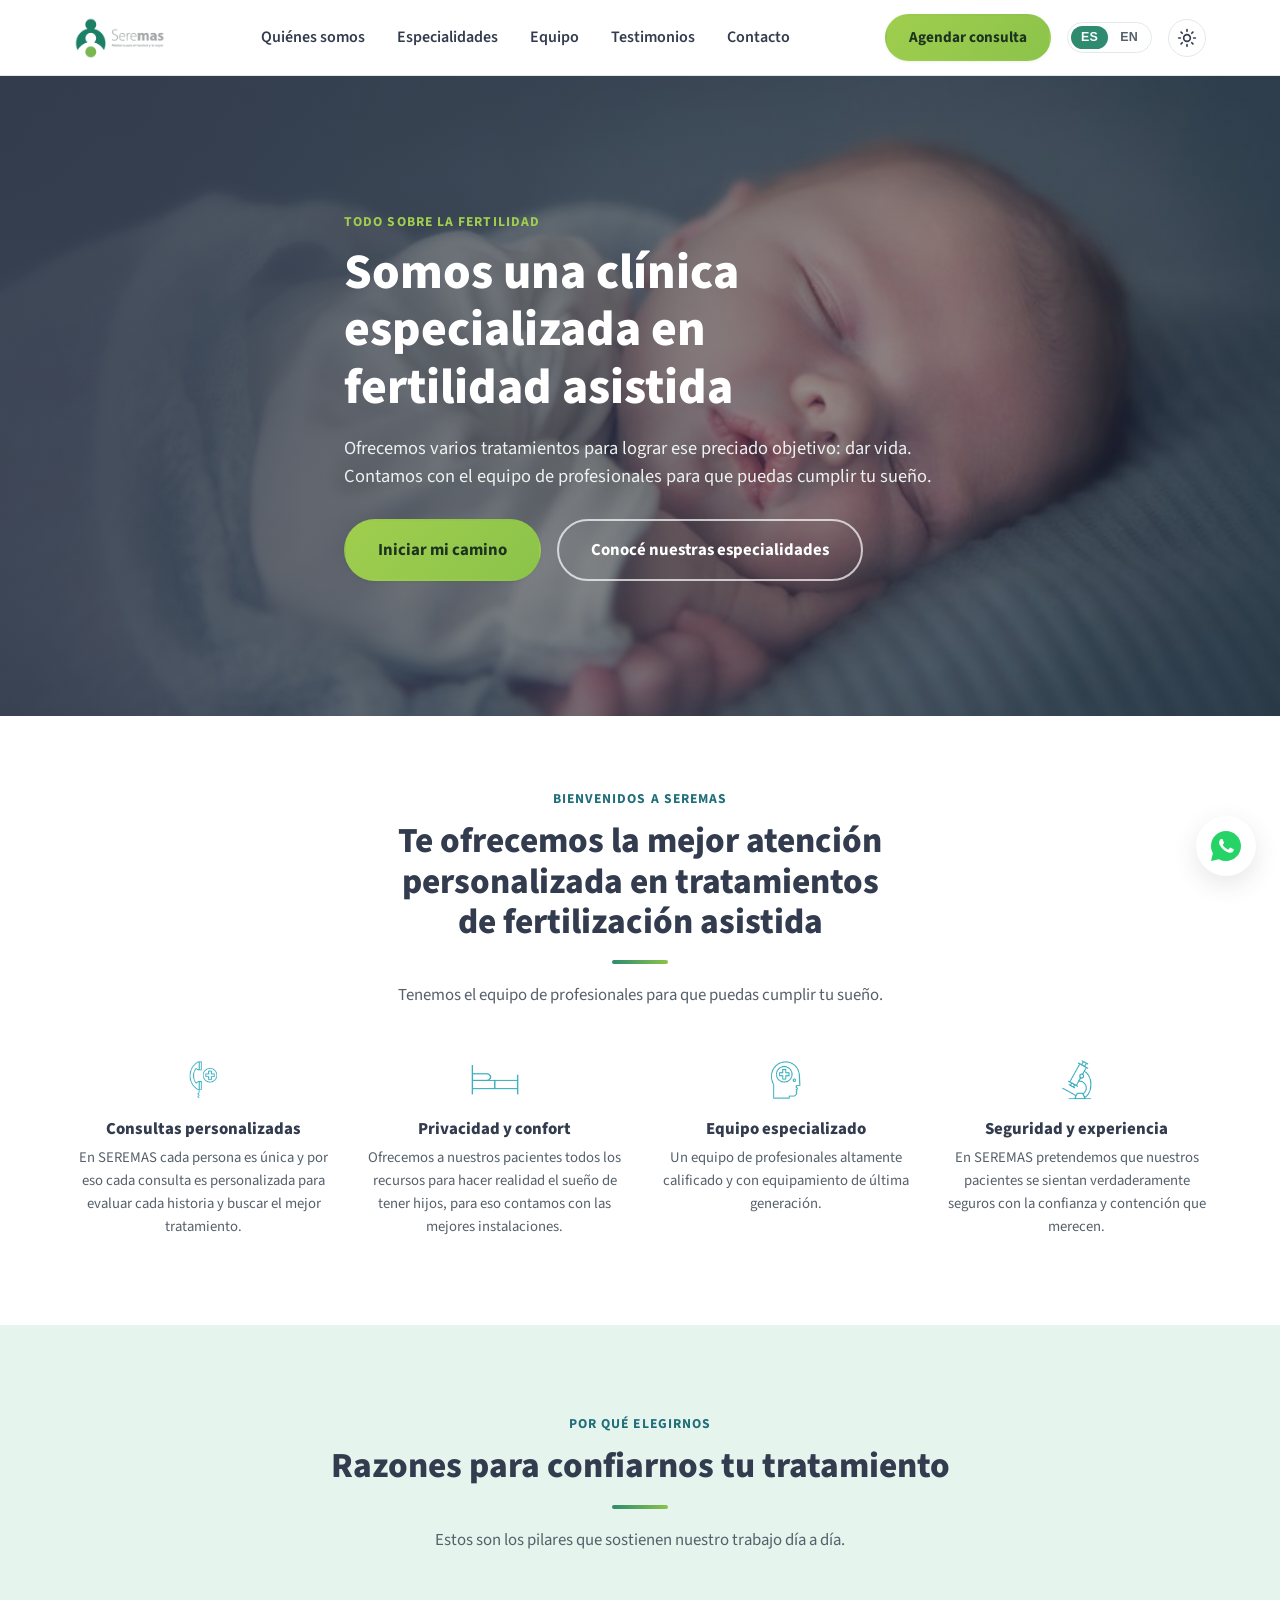
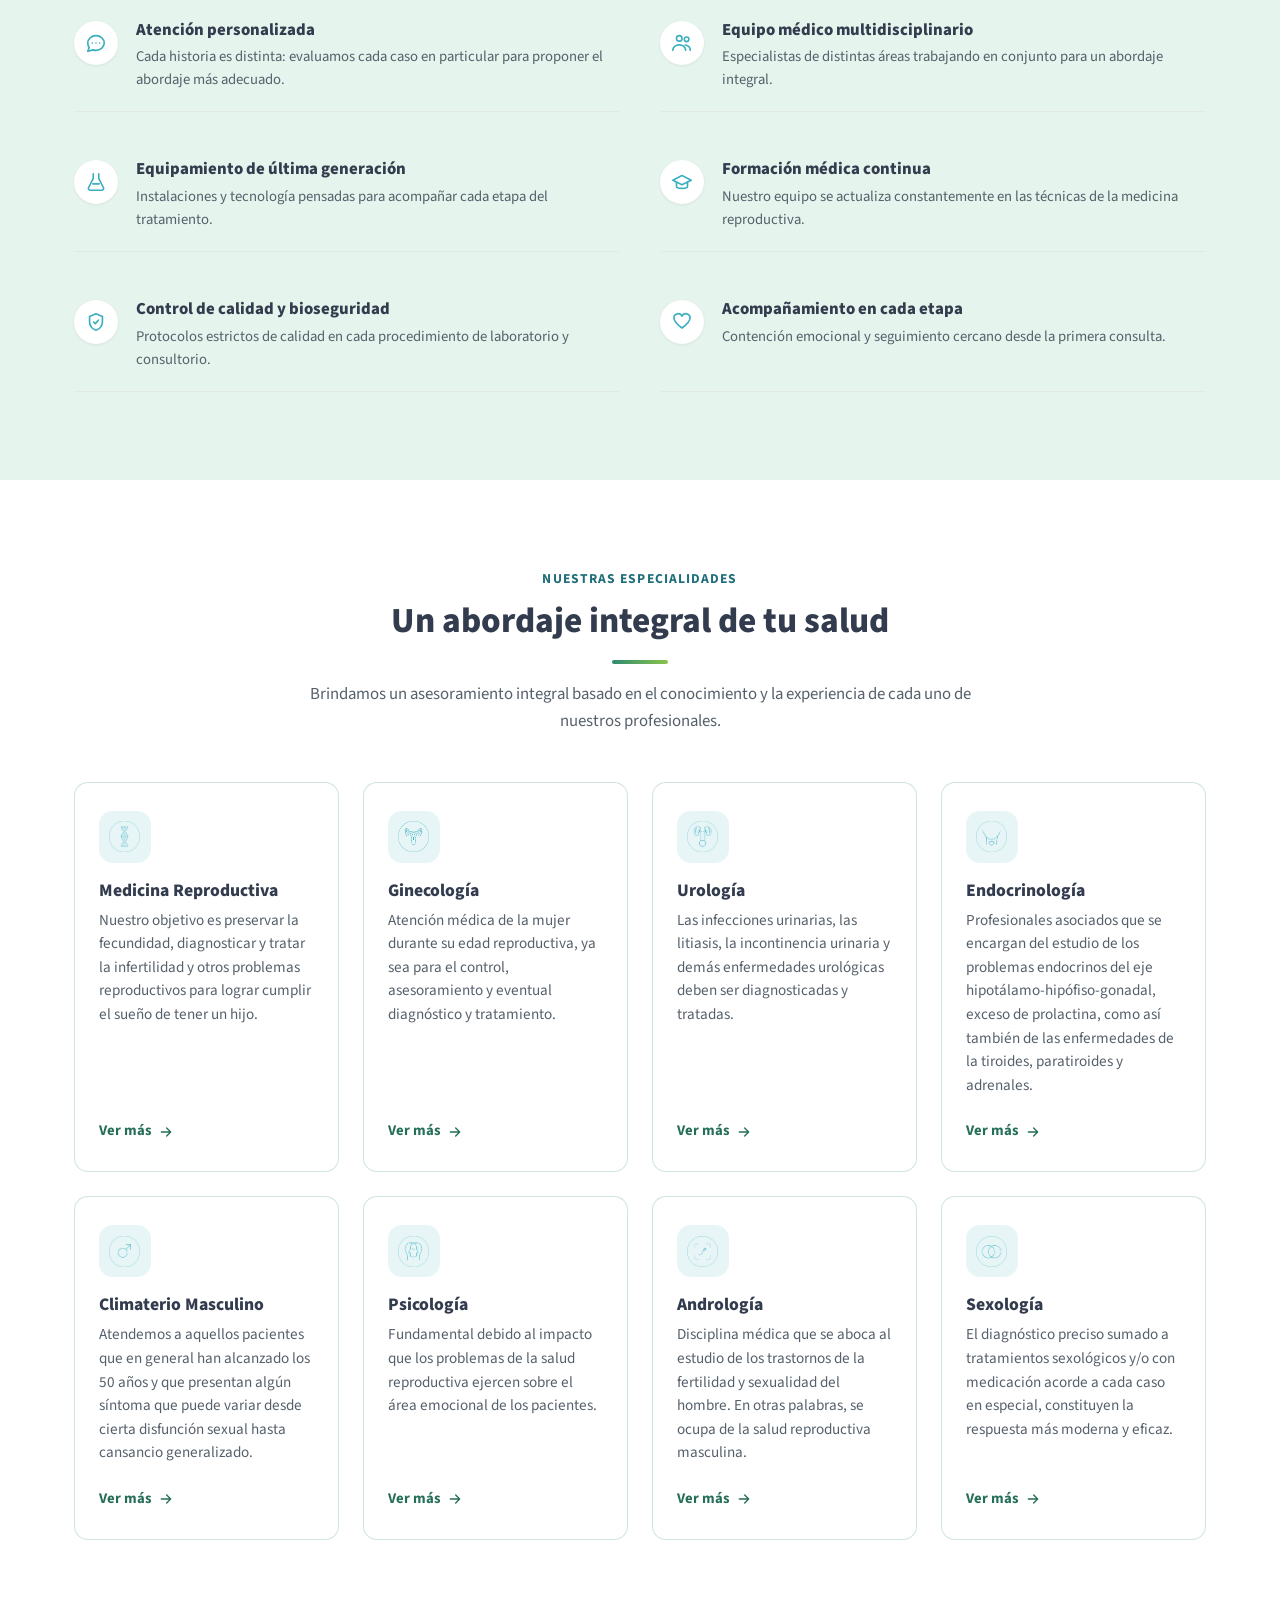
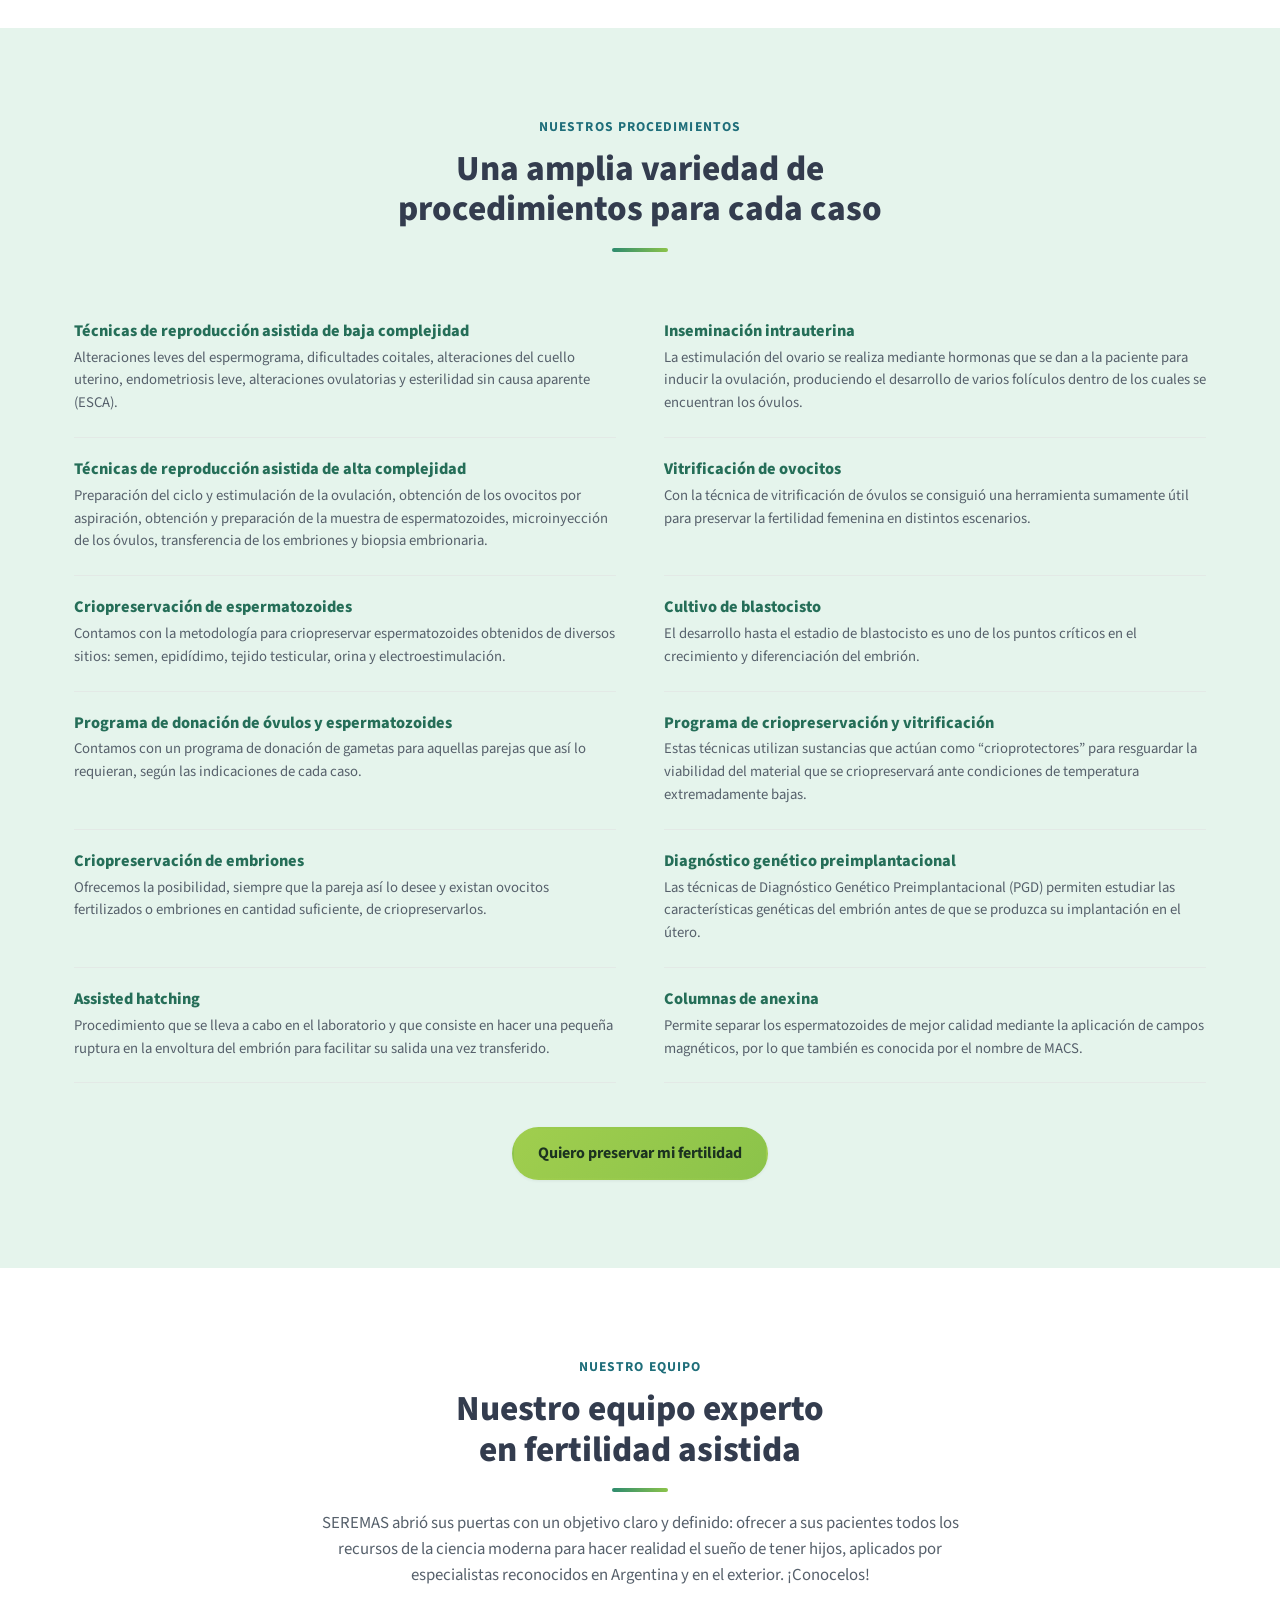
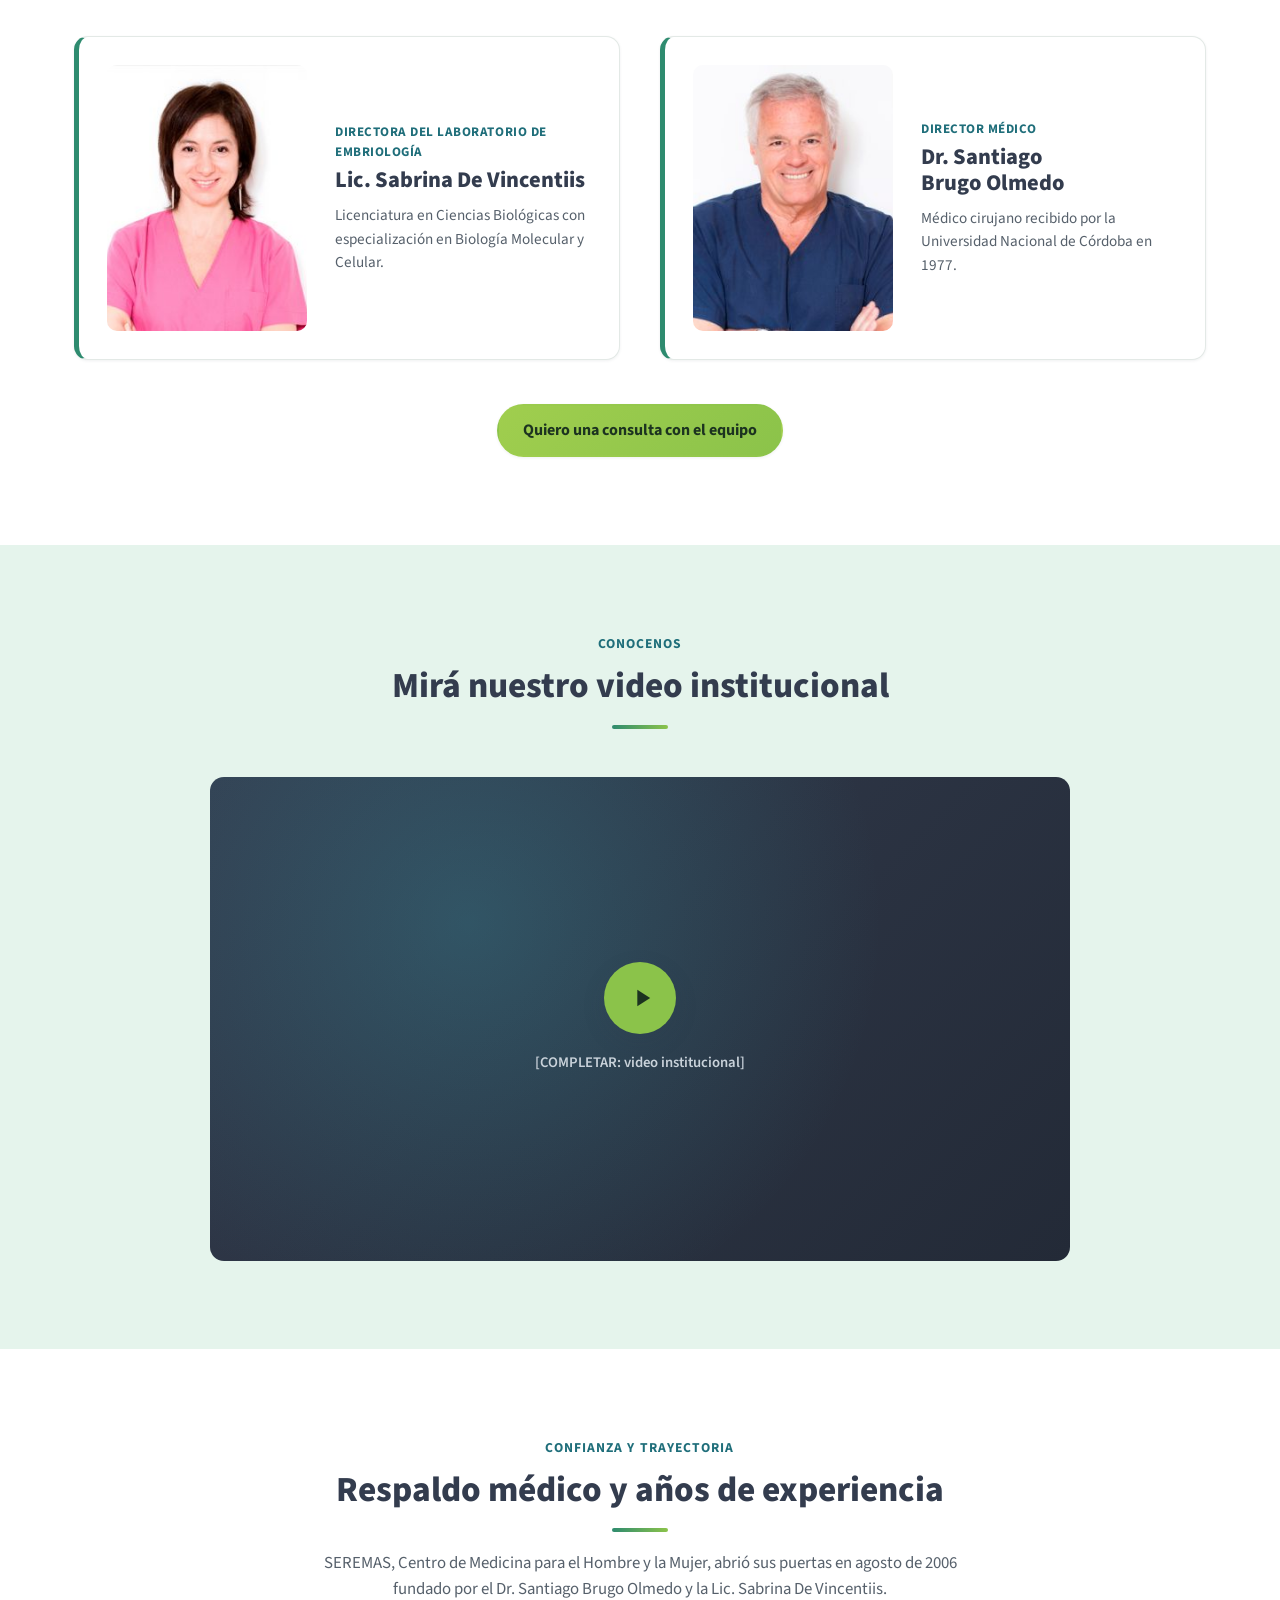
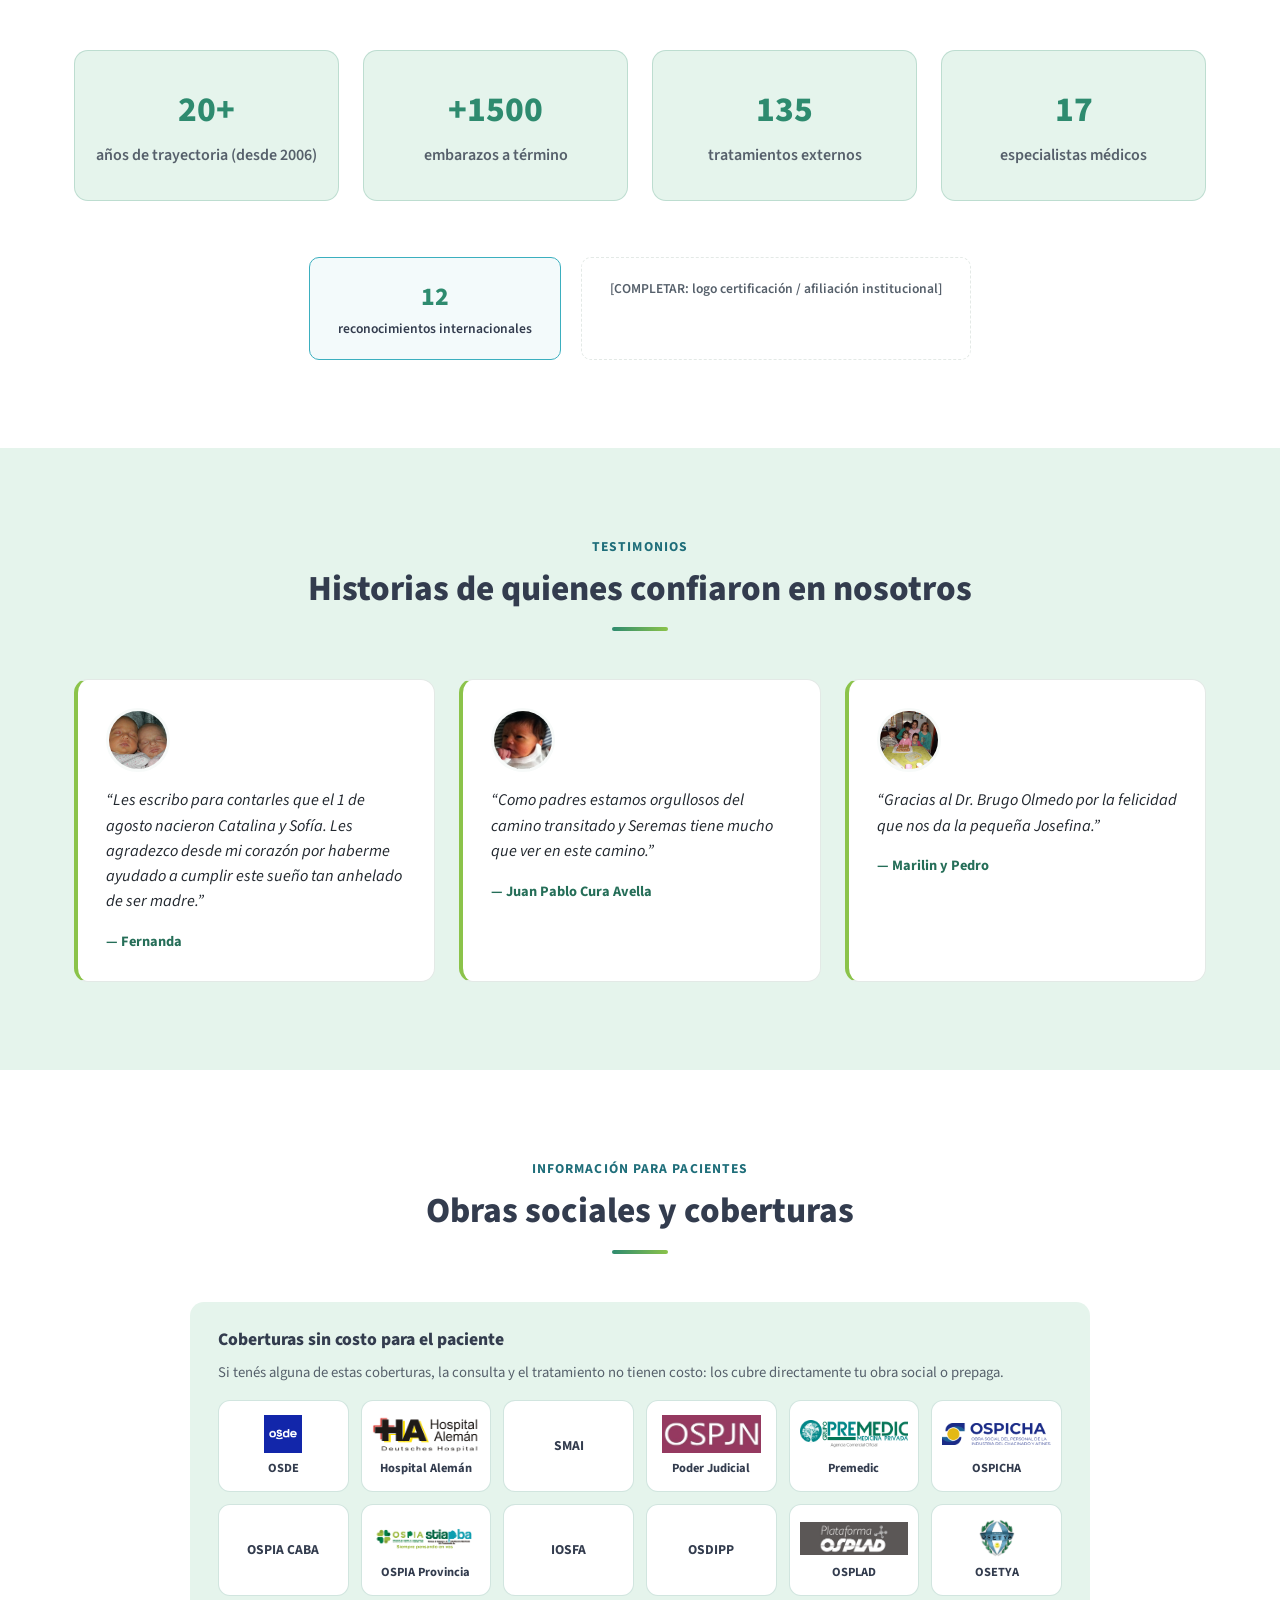
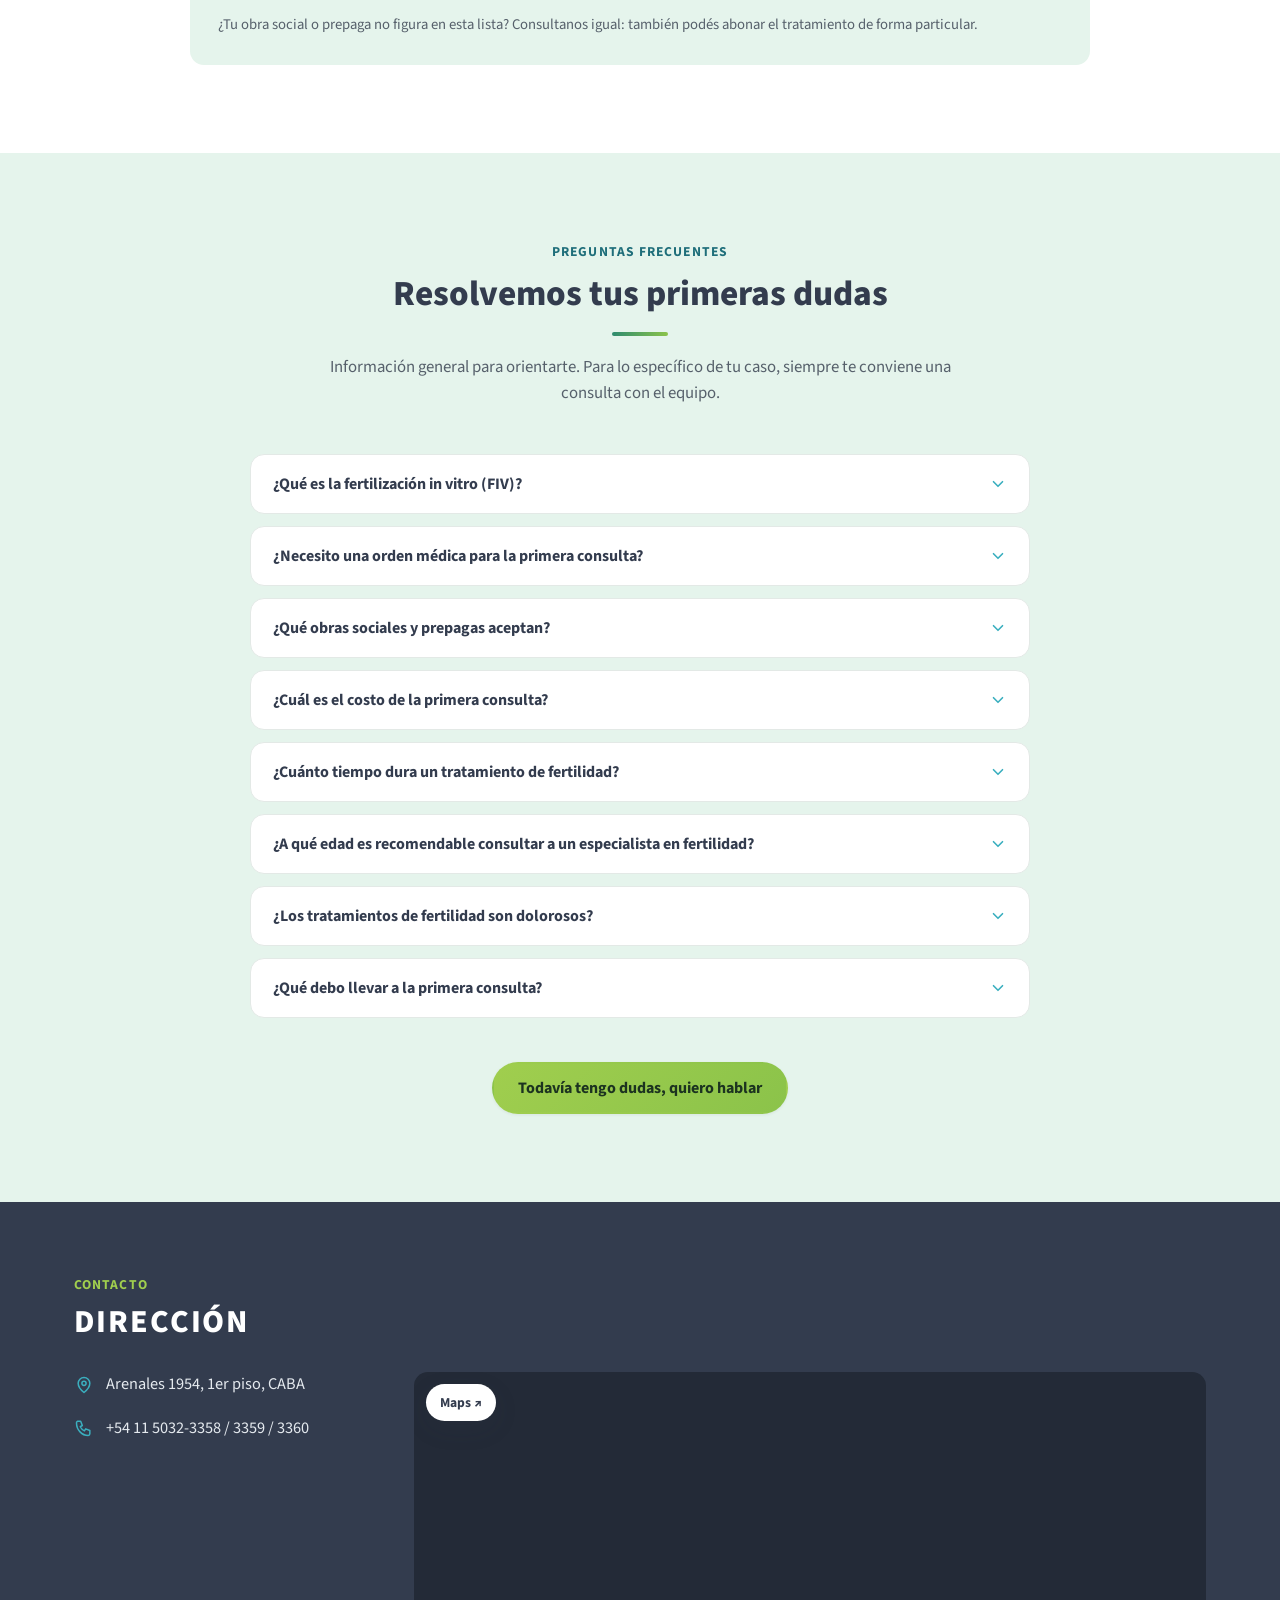
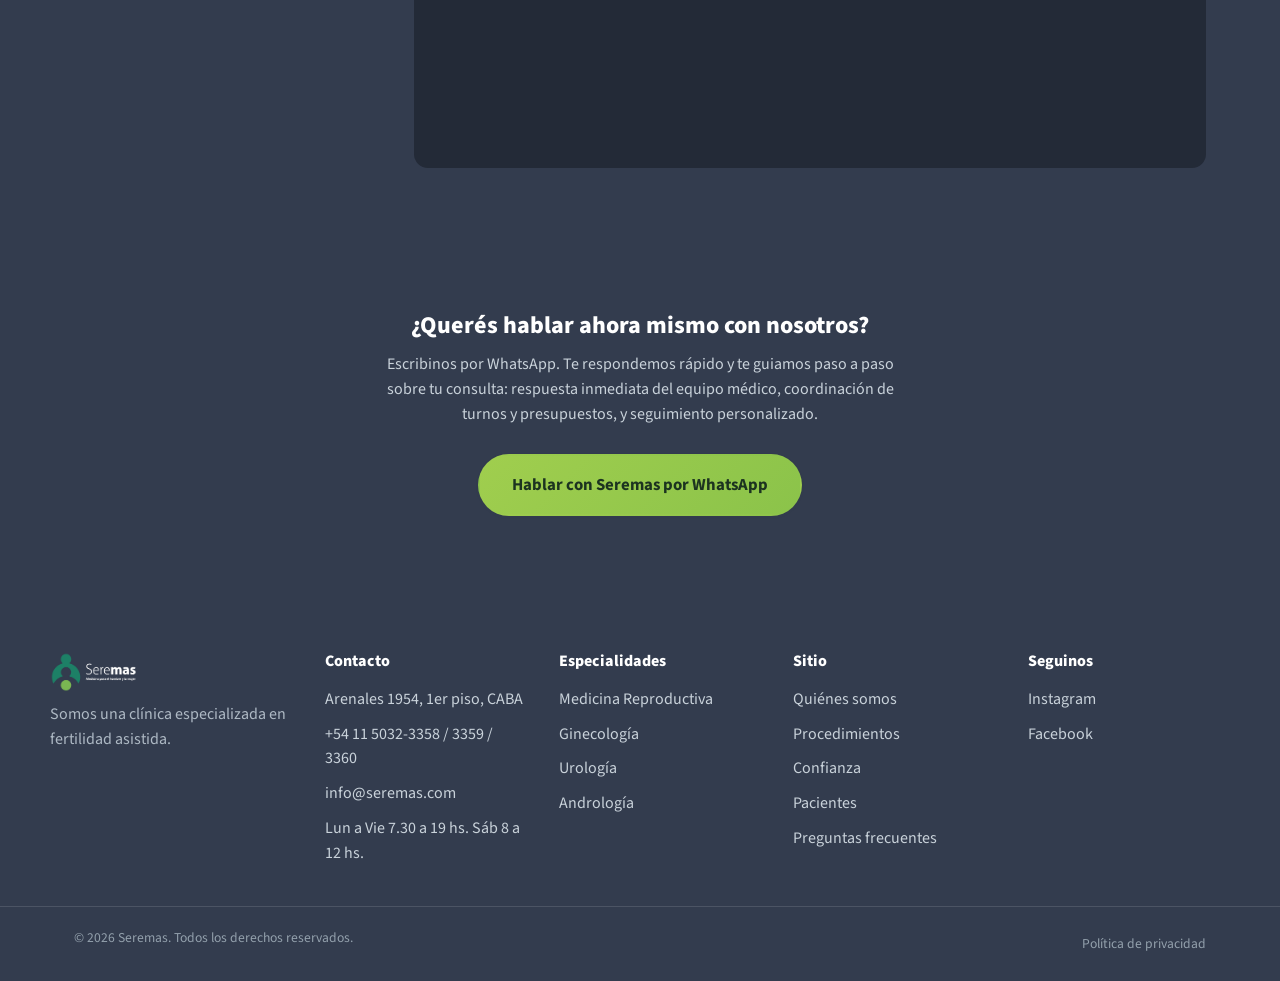
==== commit 87110bda: "Rename "Información para pacientes" section heading Change the h2 from "Recursos para empezar tu tra" ====
--- a/index.html
+++ b/index.html
@@ -455,7 +455,7 @@
     <div class="container">
       <div class="section-head">
         <p class="eyebrow eyebrow-dark" data-i18n="pacientes.eyebrow">Información para pacientes</p>
-        <h2 data-i18n="pacientes.title">Recursos para empezar tu tratamiento con confianza</h2>
+        <h2 data-i18n="pacientes.title">Obras sociales y coberturas</h2>
       </div>
 
       <div class="coverage-box coverage-box-solo">
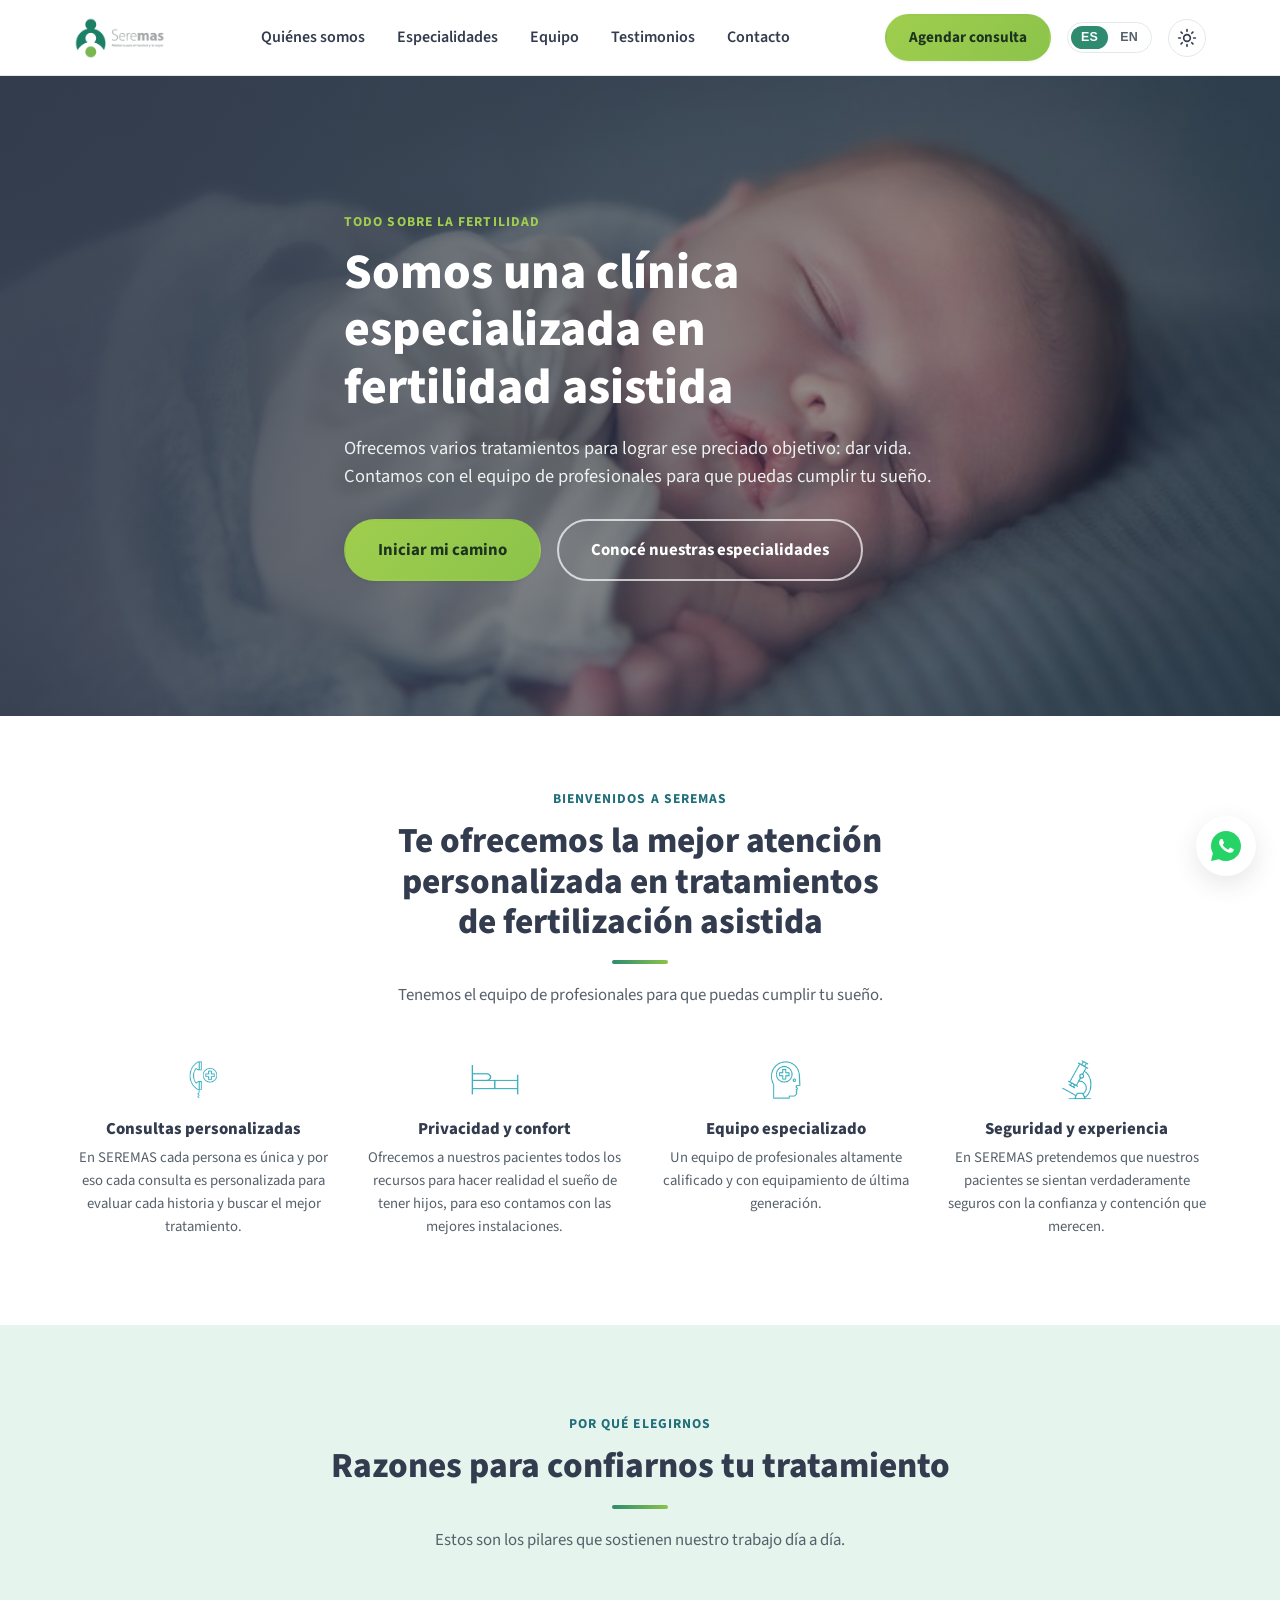
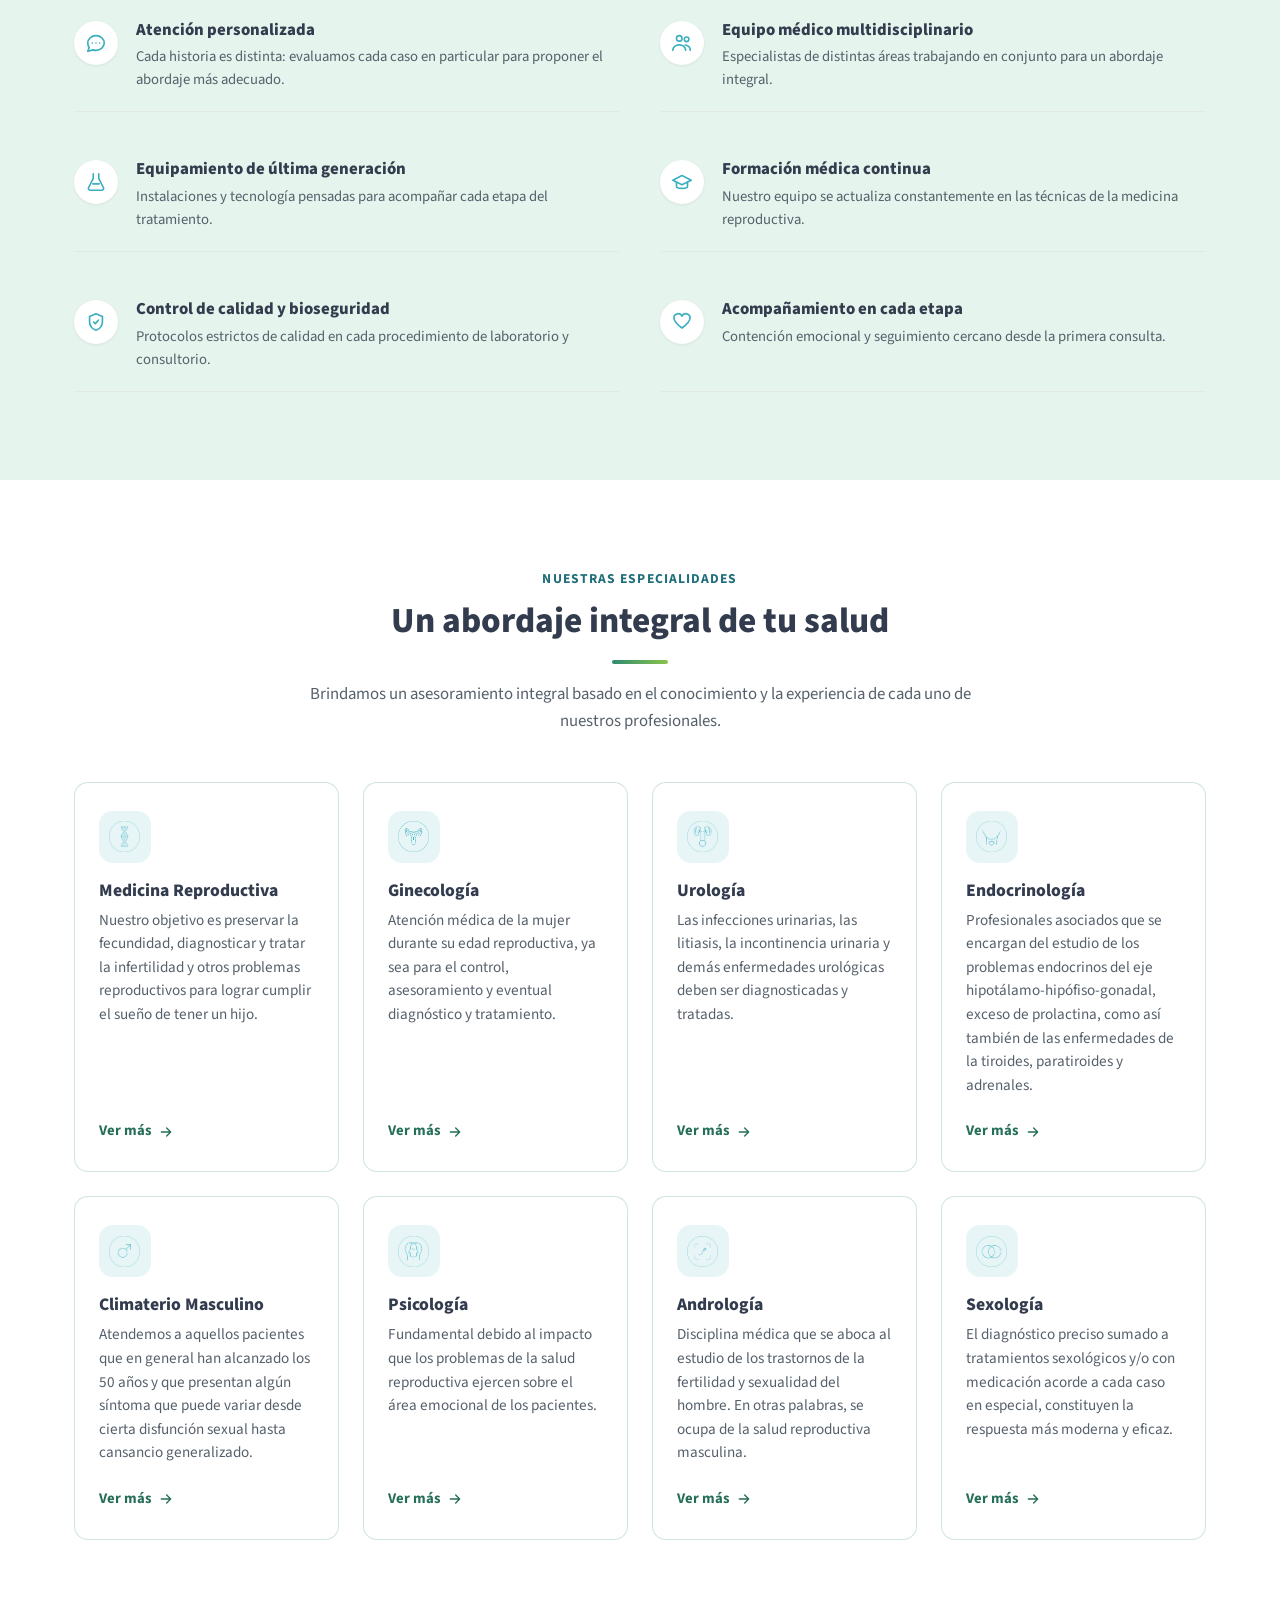
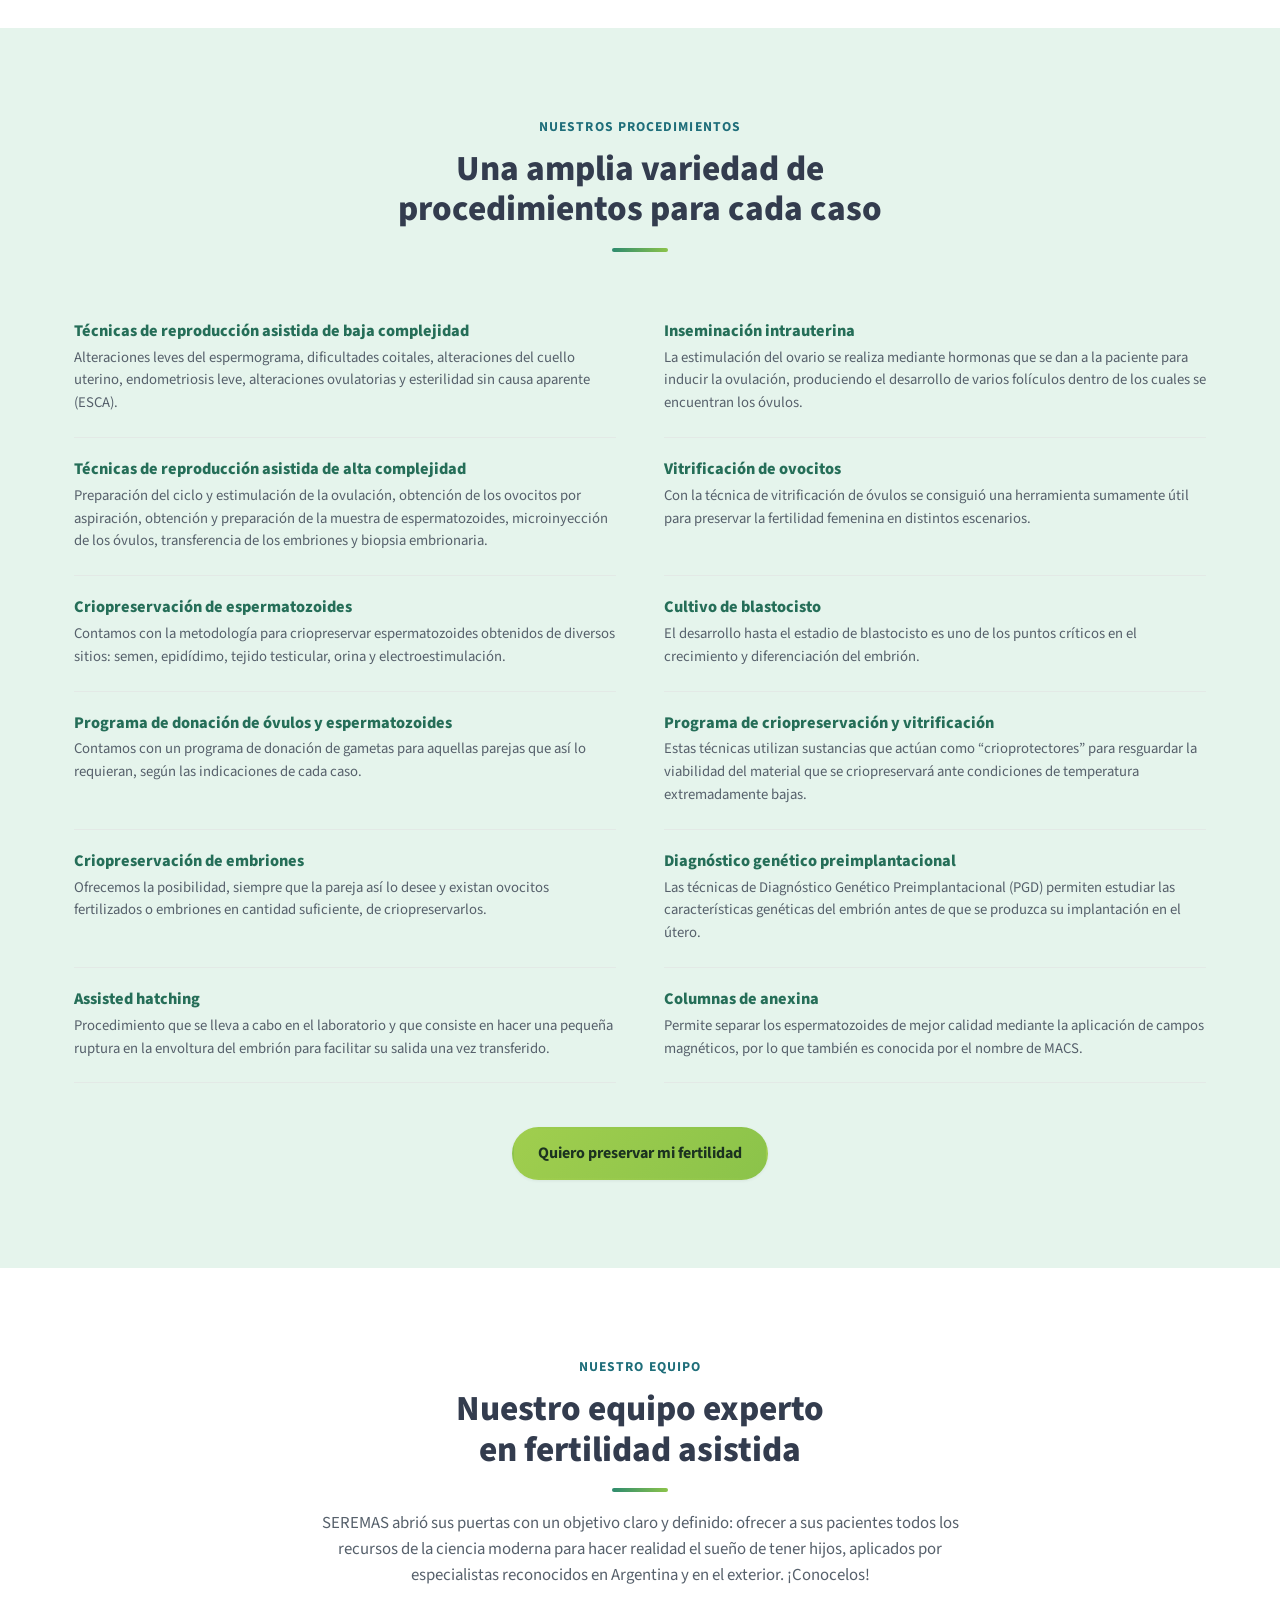
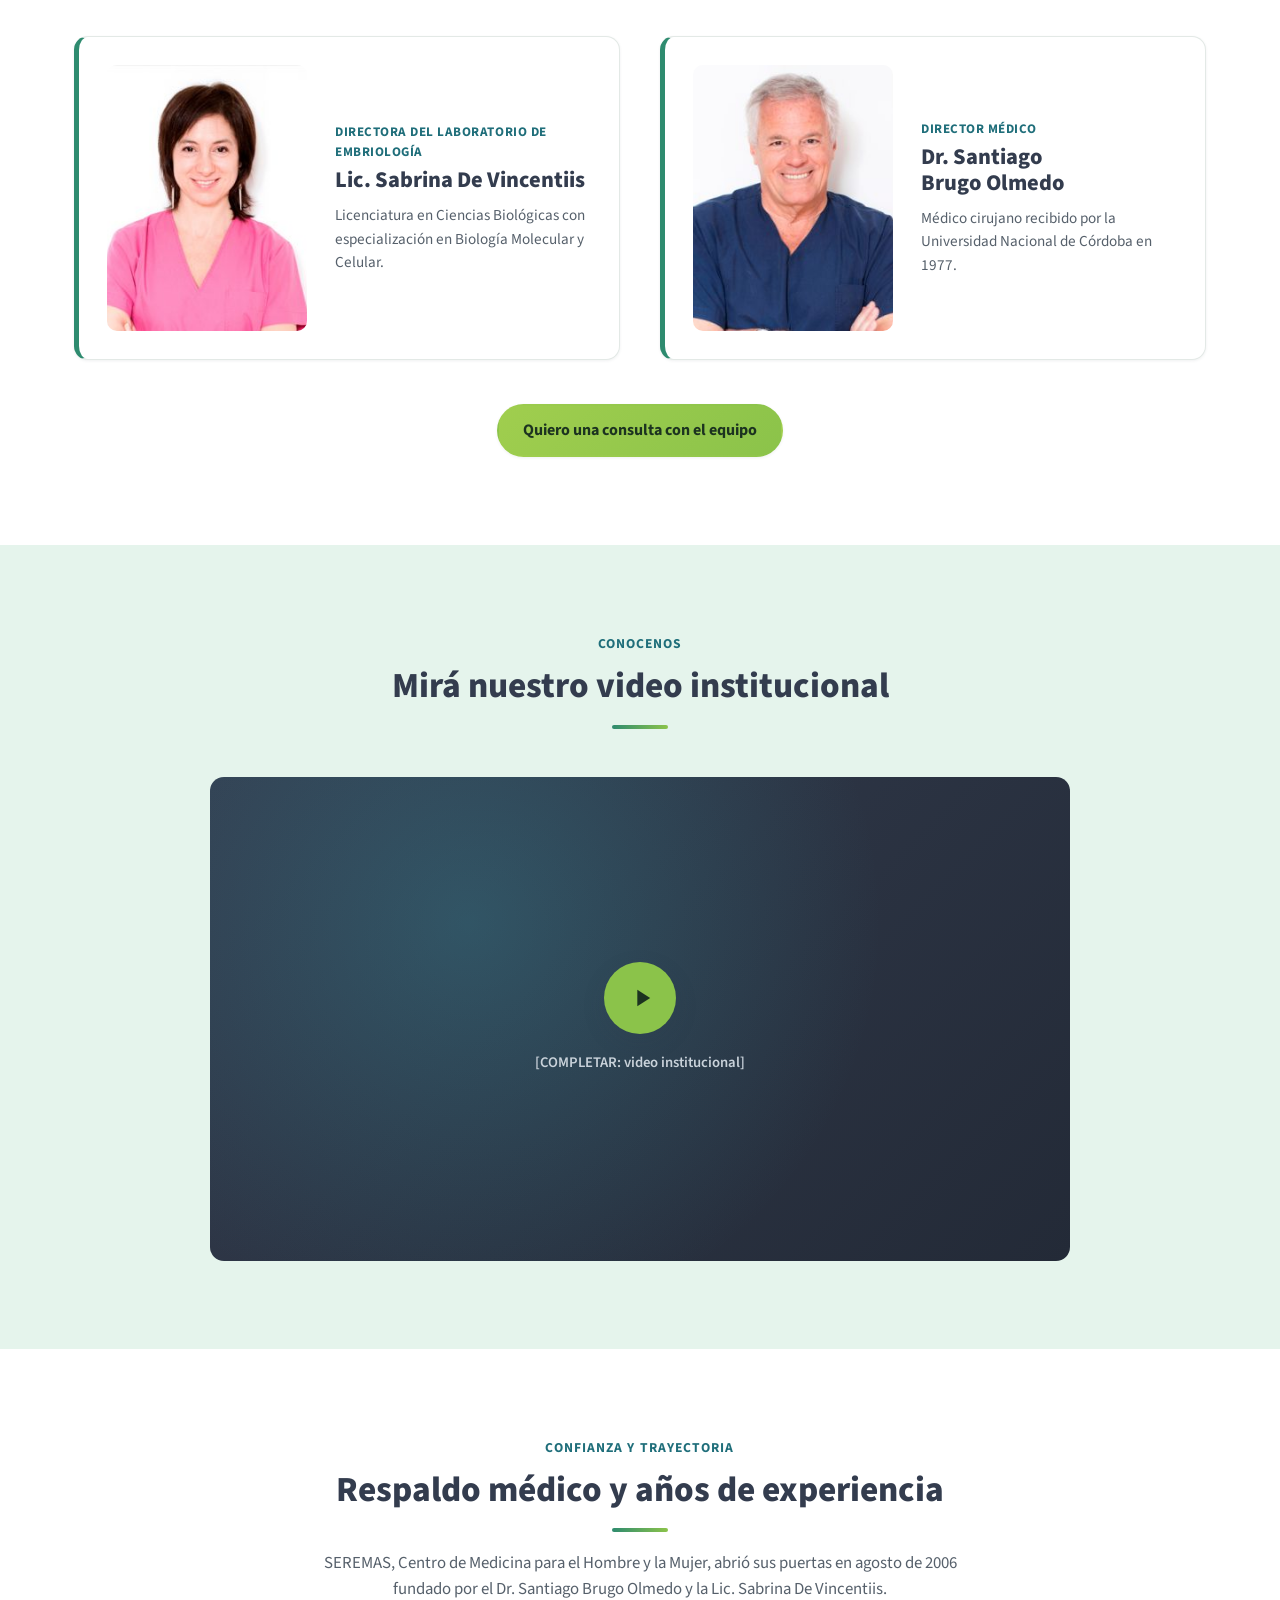
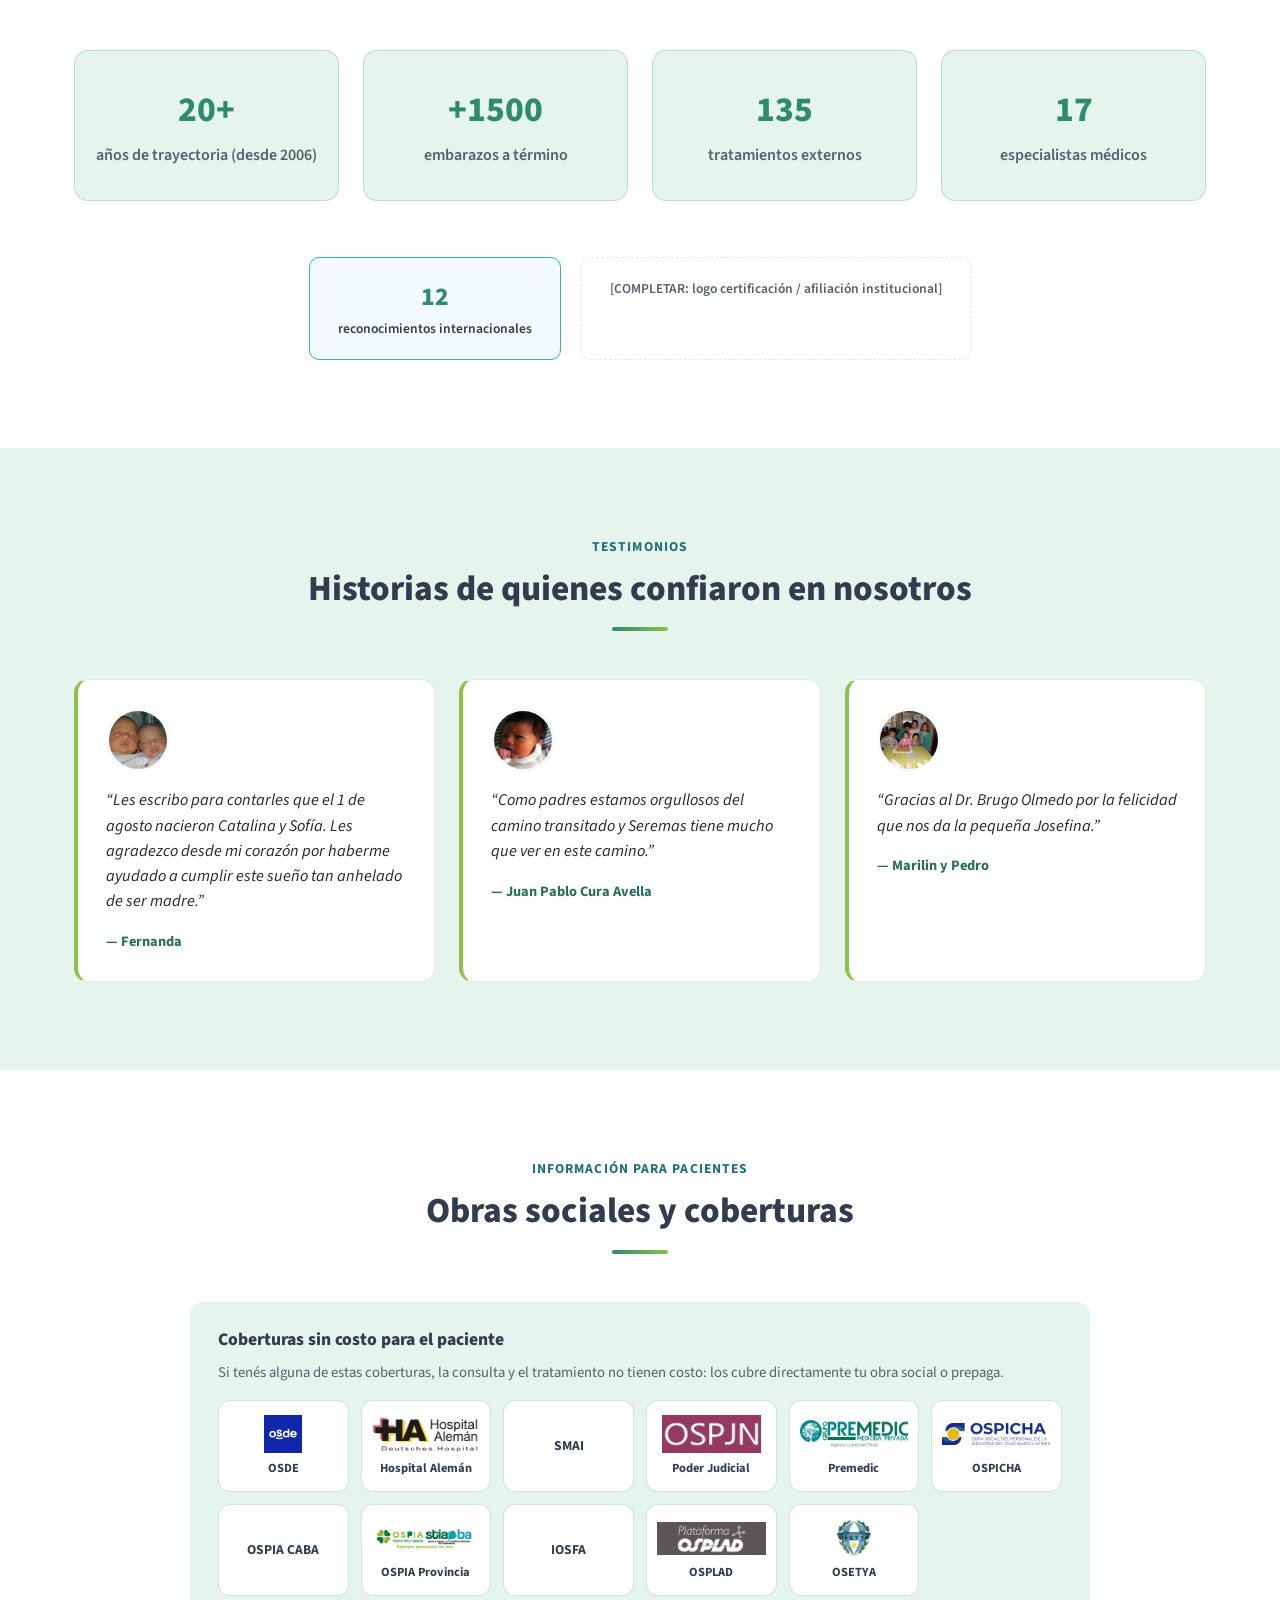
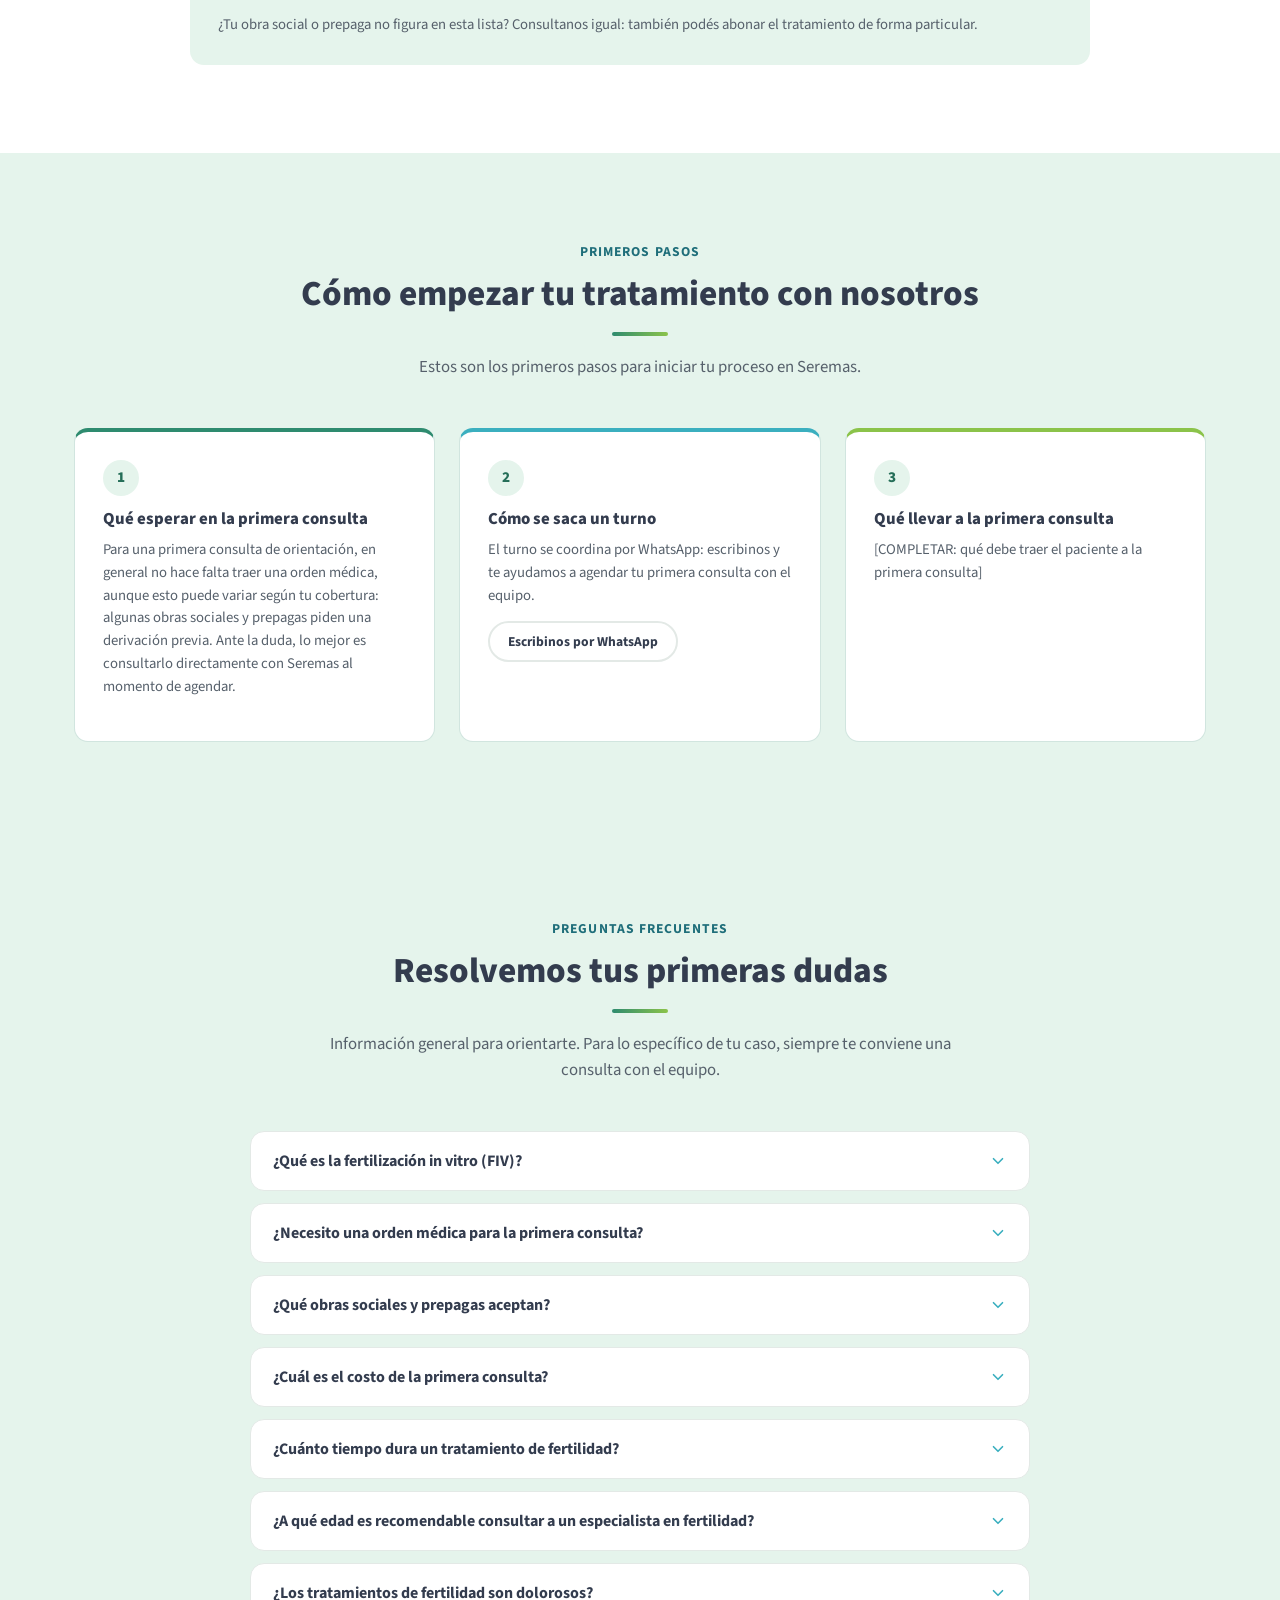
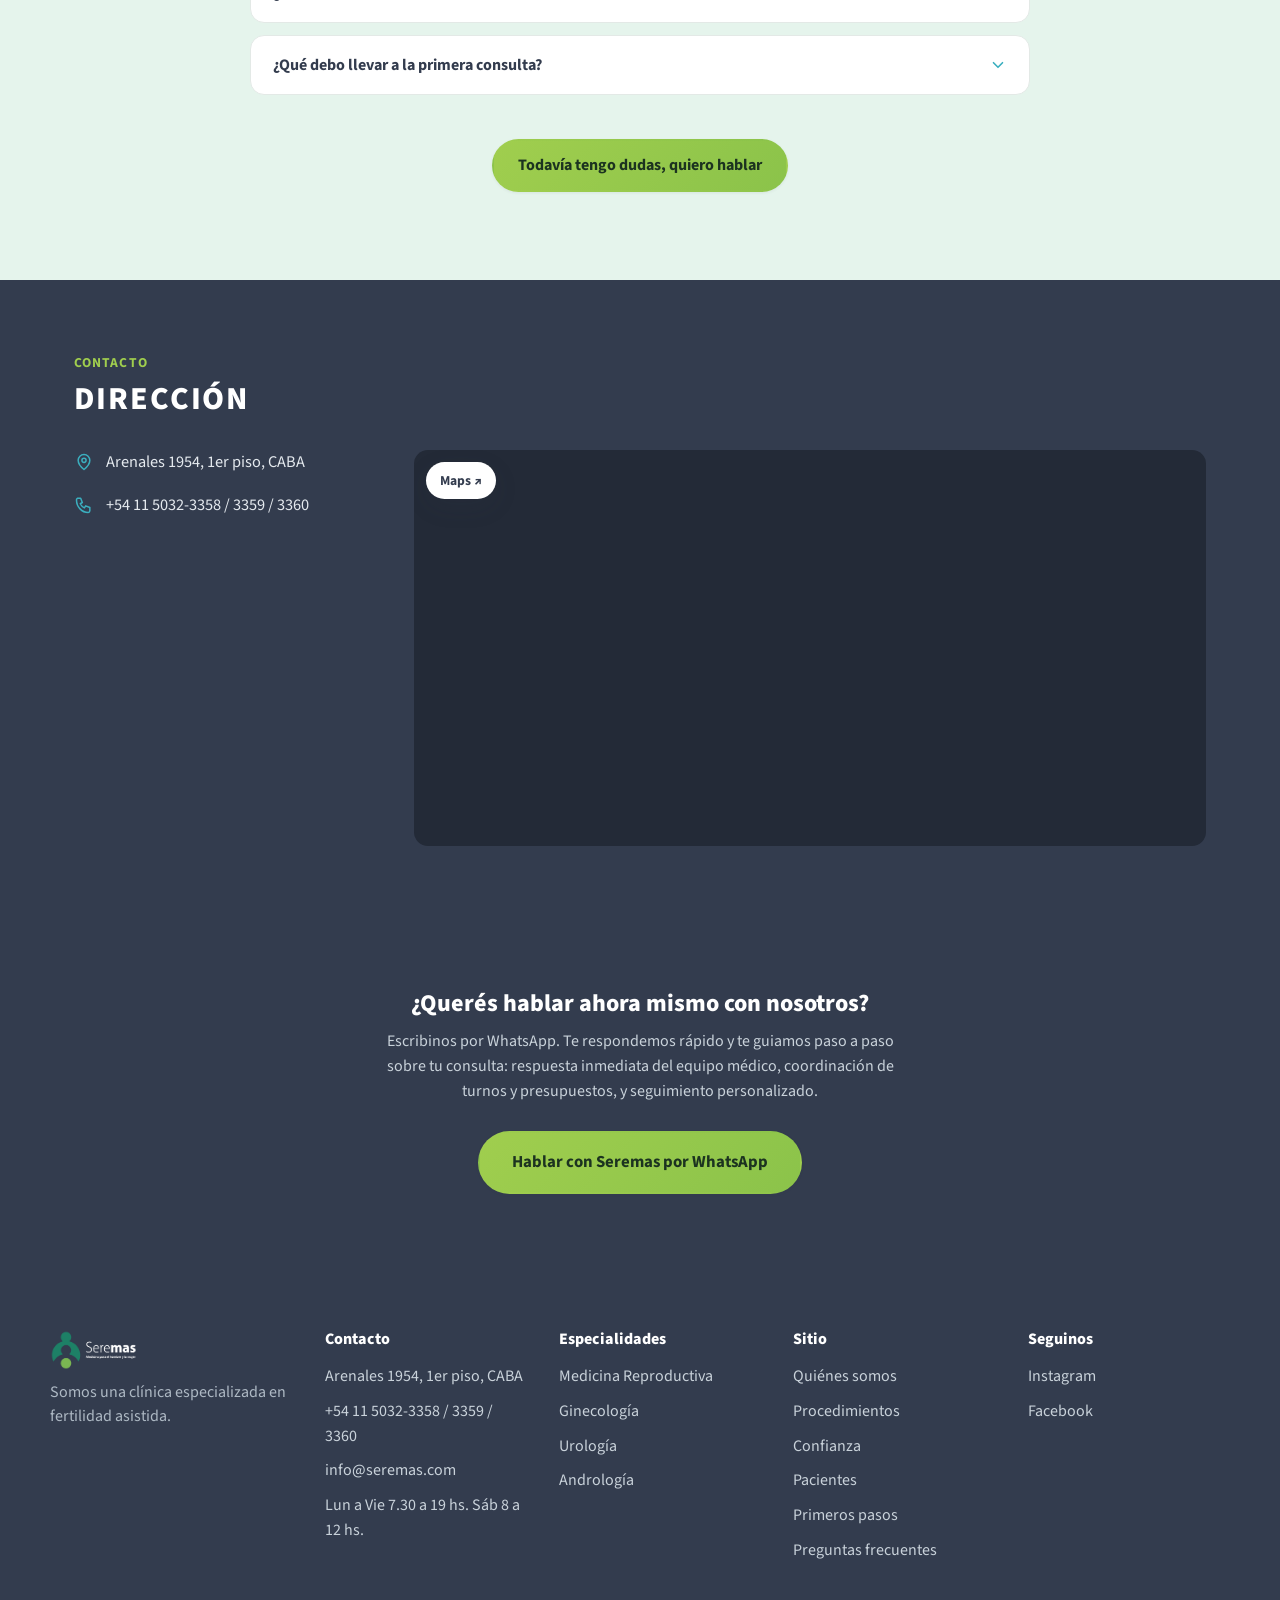
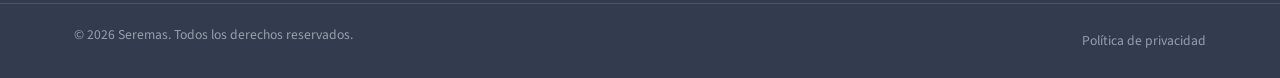
==== commit 36d9dcfb: "Remove OSDIPP from coverage list, add "Primeros pasos" section Removed OSDIPP from both coverage-log" ====
--- a/index.html
+++ b/index.html
@@ -495,9 +495,6 @@
           <li class="coverage-logo-item coverage-logo-item-text">
             <span class="coverage-logo-name">IOSFA</span>
           </li>
-          <li class="coverage-logo-item coverage-logo-item-text">
-            <span class="coverage-logo-name">OSDIPP</span>
-          </li>
           <li class="coverage-logo-item">
             <div class="coverage-logo-badge"><img src="img/obras-sociales/osplad.png" alt="OSPLAD" loading="lazy"></div>
             <span class="coverage-logo-name">OSPLAD</span>
@@ -508,6 +505,38 @@
           </li>
         </ul>
         <p class="coverage-note" data-i18n="coverage.note">¿Tu obra social o prepaga no figura en esta lista? Consultanos igual: también podés abonar el tratamiento de forma particular.</p>
+      </div>
+    </div>
+  </section>
+
+  <!-- ===== PRIMEROS PASOS ===== -->
+  <section class="section section-alt" id="primeros-pasos">
+    <div class="container">
+      <div class="section-head">
+        <p class="eyebrow eyebrow-dark" data-i18n="primerospasos.eyebrow">Primeros pasos</p>
+        <h2 data-i18n="primerospasos.title">Cómo empezar tu tratamiento con nosotros</h2>
+        <p class="section-sub" data-i18n="primerospasos.sub">Estos son los primeros pasos para iniciar tu proceso en Seremas.</p>
+      </div>
+
+      <div class="steps-grid">
+        <div class="step-card">
+          <span class="step-number" aria-hidden="true">1</span>
+          <h3 data-i18n="primerospasos.step1.title">Qué esperar en la primera consulta</h3>
+          <p data-i18n="primerospasos.step1.desc">Para una primera consulta de orientación, en general no hace falta traer una orden médica, aunque esto puede variar según tu cobertura: algunas obras sociales y prepagas piden una derivación previa. Ante la duda, lo mejor es consultarlo directamente con Seremas al momento de agendar.</p>
+        </div>
+
+        <div class="step-card">
+          <span class="step-number" aria-hidden="true">2</span>
+          <h3 data-i18n="primerospasos.step2.title">Cómo se saca un turno</h3>
+          <p data-i18n="primerospasos.step2.desc">El turno se coordina por WhatsApp: escribinos y te ayudamos a agendar tu primera consulta con el equipo.</p>
+          <a href="#reservar" class="btn btn-ghost-alt" data-i18n="primerospasos.step2.cta">Escribinos por WhatsApp</a>
+        </div>
+
+        <div class="step-card">
+          <span class="step-number" aria-hidden="true">3</span>
+          <h3 data-i18n="primerospasos.step3.title">Qué llevar a la primera consulta</h3>
+          <p data-i18n="primerospasos.step3.desc">[COMPLETAR: qué debe traer el paciente a la primera consulta]</p>
+        </div>
       </div>
     </div>
   </section>
@@ -594,9 +623,6 @@
                 <li class="coverage-logo-item coverage-logo-item-text">
                   <span class="coverage-logo-name">IOSFA</span>
                 </li>
-                <li class="coverage-logo-item coverage-logo-item-text">
-                  <span class="coverage-logo-name">OSDIPP</span>
-                </li>
                 <li class="coverage-logo-item">
                   <div class="coverage-logo-badge"><img src="img/obras-sociales/osplad.png" alt="OSPLAD" loading="lazy"></div>
                   <span class="coverage-logo-name">OSPLAD</span>
@@ -768,6 +794,7 @@
         <li><a href="#procedimientos" data-i18n="footer.sitio.procedimientos">Procedimientos</a></li>
         <li><a href="#confianza" data-i18n="footer.sitio.confianza">Confianza</a></li>
         <li><a href="#pacientes" data-i18n="footer.sitio.pacientes">Pacientes</a></li>
+        <li><a href="#primeros-pasos" data-i18n="footer.sitio.primerosPasos">Primeros pasos</a></li>
         <li><a href="#faq" data-i18n="footer.sitio.faq">Preguntas frecuentes</a></li>
       </ul>
     </div>
@@ -791,12 +818,26 @@
 </footer>
 
 <!-- ===== WHATSAPP FLOTANTE ===== -->
-<a href="https://wa.me/5491160481891" class="whatsapp-float" target="_blank" rel="noopener noreferrer" aria-label="Contactar por WhatsApp" data-i18n-aria-label="whatsapp.aria">
-  <svg width="30" height="30" viewBox="0 0 32 32" fill="none" xmlns="http://www.w3.org/2000/svg" aria-hidden="true">
-    <path d="M16 0C7.163 0 0 7.163 0 16c0 2.82.735 5.47 2.02 7.77L0 32l8.44-1.98A15.9 15.9 0 0 0 16 32c8.837 0 16-7.163 16-16S24.837 0 16 0Z" fill="#25D366"/>
-    <path d="M23.5 19.1c-.4-.2-2.3-1.1-2.6-1.3-.35-.13-.6-.2-.86.2-.26.4-1 1.3-1.22 1.56-.22.26-.45.3-.84.1-.4-.2-1.66-.61-3.16-1.94-1.17-1.04-1.96-2.33-2.19-2.72-.23-.4-.02-.61.17-.8.18-.18.4-.46.6-.7.2-.23.26-.4.4-.66.13-.26.06-.5-.03-.7-.1-.2-.86-2.08-1.18-2.85-.31-.75-.63-.65-.86-.66-.22-.01-.48-.01-.73-.01-.26 0-.68.1-1.03.5-.35.4-1.35 1.32-1.35 3.2 0 1.88 1.38 3.7 1.57 3.96.2.26 2.72 4.15 6.58 5.82.92.4 1.63.63 2.19.8.92.29 1.75.25 2.41.15.74-.11 2.27-.93 2.6-1.82.31-.9.31-1.66.22-1.82-.09-.16-.34-.26-.74-.46Z" fill="#fff"/>
-  </svg>
-</a>
+<div class="whatsapp-widget" id="whatsapp-widget">
+  <button type="button" class="whatsapp-float" id="whatsapp-toggle" aria-haspopup="true" aria-expanded="false" aria-controls="whatsapp-menu" aria-label="Contactar por WhatsApp" data-i18n-aria-label="whatsapp.aria">
+    <svg width="30" height="30" viewBox="0 0 32 32" fill="none" xmlns="http://www.w3.org/2000/svg" aria-hidden="true">
+      <path d="M16 0C7.163 0 0 7.163 0 16c0 2.82.735 5.47 2.02 7.77L0 32l8.44-1.98A15.9 15.9 0 0 0 16 32c8.837 0 16-7.163 16-16S24.837 0 16 0Z" fill="#25D366"/>
+      <path d="M23.5 19.1c-.4-.2-2.3-1.1-2.6-1.3-.35-.13-.6-.2-.86.2-.26.4-1 1.3-1.22 1.56-.22.26-.45.3-.84.1-.4-.2-1.66-.61-3.16-1.94-1.17-1.04-1.96-2.33-2.19-2.72-.23-.4-.02-.61.17-.8.18-.18.4-.46.6-.7.2-.23.26-.4.4-.66.13-.26.06-.5-.03-.7-.1-.2-.86-2.08-1.18-2.85-.31-.75-.63-.65-.86-.66-.22-.01-.48-.01-.73-.01-.26 0-.68.1-1.03.5-.35.4-1.35 1.32-1.35 3.2 0 1.88 1.38 3.7 1.57 3.96.2.26 2.72 4.15 6.58 5.82.92.4 1.63.63 2.19.8.92.29 1.75.25 2.41.15.74-.11 2.27-.93 2.6-1.82.31-.9.31-1.66.22-1.82-.09-.16-.34-.26-.74-.46Z" fill="#fff"/>
+    </svg>
+  </button>
+
+  <div class="whatsapp-menu" id="whatsapp-menu" aria-label="Opciones de contacto por WhatsApp" data-i18n-aria-label="whatsapp.menu.ariaLabel" hidden>
+    <a href="https://wa.me/5491160481891?text=Hola%21%20Me%20gustar%C3%ADa%20recibir%20informaci%C3%B3n%20sobre%20los%20tratamientos%20de%20fertilidad%20de%20Seremas." class="whatsapp-menu-item" target="_blank" rel="noopener noreferrer" data-i18n="whatsapp.menu.info">Información general</a>
+    <a href="https://wa.me/5491160481891?text=Hola%21%20Quisiera%20sacar%20un%20turno%20para%20una%20primera%20consulta." class="whatsapp-menu-item" target="_blank" rel="noopener noreferrer" data-i18n="whatsapp.menu.turno">Sacar un turno</a>
+    <a href="https://wa.me/5491160481891?text=Hola%21%20Quer%C3%ADa%20consultar%20si%20mi%20obra%20social%20o%20prepaga%20tiene%20cobertura%20en%20Seremas." class="whatsapp-menu-item" target="_blank" rel="noopener noreferrer" data-i18n="whatsapp.menu.cobertura">Cobertura / obra social</a>
+    <a href="https://wa.me/5491160481891?text=Hola%21%20Tengo%20una%20consulta%20sobre%20uno%20de%20los%20tratamientos%20que%20ofrecen." class="whatsapp-menu-item" target="_blank" rel="noopener noreferrer" data-i18n="whatsapp.menu.tratamiento">Consulta sobre un tratamiento</a>
+    <a href="https://wa.me/5491160481891" class="whatsapp-menu-item" target="_blank" rel="noopener noreferrer" data-i18n="whatsapp.menu.otra">Otra consulta</a>
+    <button type="button" class="whatsapp-menu-item whatsapp-menu-close" id="whatsapp-menu-close">
+      <svg width="14" height="14" viewBox="0 0 24 24" fill="none" stroke="currentColor" stroke-width="2.2" stroke-linecap="round" aria-hidden="true"><path d="M6 6l12 12M18 6 6 18"/></svg>
+      <span data-i18n="whatsapp.menu.cerrar">Cerrar</span>
+    </button>
+  </div>
+</div>
 
 <script src="js/translations.js"></script>
 <script src="js/script.js"></script>
--- a/css/styles.css
+++ b/css/styles.css
@@ -703,6 +703,48 @@
   gap: 16px;
 }
 
+/* ===== Primeros pasos ===== */
+.steps-grid {
+  display: grid;
+  grid-template-columns: repeat(3, 1fr);
+  gap: 24px;
+}
+.step-card {
+  background: var(--surface);
+  border: 1px solid var(--border-mint);
+  border-top: 4px solid var(--teal-dark);
+  border-radius: var(--radius);
+  padding: 28px;
+}
+.step-card:nth-child(2) { border-top-color: var(--turquoise); }
+.step-card:nth-child(3) { border-top-color: var(--lime); }
+.step-number {
+  display: flex;
+  align-items: center;
+  justify-content: center;
+  width: 36px;
+  height: 36px;
+  border-radius: 50%;
+  background: var(--mint);
+  color: var(--teal-text);
+  font-weight: 800;
+  font-size: .95rem;
+  margin-bottom: 14px;
+}
+.step-card h3 {
+  font-size: 1.05rem;
+  margin-bottom: 10px;
+}
+.step-card p {
+  color: var(--ink-soft);
+  font-size: .92rem;
+  margin: 0 0 14px;
+}
+.step-card .btn {
+  font-size: .85rem;
+  padding: 8px 18px;
+}
+
 /* ===== Quiénes somos — misión, visión, valores ===== */
 .values-grid {
   display: grid;
@@ -1017,22 +1059,86 @@
 .footer-legal a:hover { color: var(--turquoise); }
 
 /* ===== WhatsApp float ===== */
-.whatsapp-float {
+.whatsapp-widget {
   position: fixed;
   bottom: 24px;
   right: 24px;
   z-index: 90;
+}
+.whatsapp-float {
   width: 60px;
   height: 60px;
   border-radius: 50%;
   display: flex;
   align-items: center;
   justify-content: center;
+  background: none;
+  border: none;
+  padding: 0;
   box-shadow: var(--shadow-md);
   transition: transform .15s ease;
   touch-action: manipulation;
+  cursor: pointer;
 }
 .whatsapp-float:hover { transform: scale(1.08); }
+
+/* Menú de opciones que despliega el botón flotante. Las tarjetas usan los
+   mismos tokens de --surface/--text-strong que ya se adaptan a modo oscuro. */
+.whatsapp-menu {
+  position: absolute;
+  bottom: 72px;
+  right: 0;
+  width: 268px;
+  max-width: calc(100vw - 48px);
+  background: var(--surface);
+  border: 1px solid var(--border);
+  border-radius: var(--radius);
+  box-shadow: var(--shadow-md);
+  padding: 8px;
+  display: flex;
+  flex-direction: column;
+  gap: 2px;
+  animation: whatsapp-menu-in .15s ease;
+}
+.whatsapp-menu[hidden] { display: none; }
+@keyframes whatsapp-menu-in {
+  from { opacity: 0; transform: translateY(8px) scale(.97); }
+  to { opacity: 1; transform: translateY(0) scale(1); }
+}
+.whatsapp-menu-item {
+  display: block;
+  width: 100%;
+  text-align: left;
+  padding: 10px 12px;
+  border-radius: 8px;
+  font-size: .9rem;
+  font-weight: 600;
+  font-family: inherit;
+  color: var(--text-strong);
+  background: none;
+  border: none;
+  cursor: pointer;
+}
+.whatsapp-menu-item:hover,
+.whatsapp-menu-item:focus-visible {
+  background: var(--mint);
+}
+.whatsapp-menu-item:focus-visible {
+  outline: 2px solid var(--turquoise);
+  outline-offset: -2px;
+}
+.whatsapp-menu-close {
+  display: flex;
+  align-items: center;
+  gap: 8px;
+  margin-top: 4px;
+  padding-top: 12px;
+  border-top: 1px solid var(--border);
+  color: var(--ink-soft);
+  font-weight: 500;
+}
+.whatsapp-menu-close:hover,
+.whatsapp-menu-close:focus-visible { background: var(--off-white); }
 
 /* ===== Responsive ===== */
 @media (max-width: 1024px) {
@@ -1045,6 +1151,7 @@
   .procedures-list { grid-template-columns: 1fr; }
   .leaders-grid { grid-template-columns: 1fr; }
   .values-grid { grid-template-columns: 1fr; }
+  .steps-grid { grid-template-columns: 1fr; }
   .map-grid { grid-template-columns: 1fr; }
   .map-embed-wrap { aspect-ratio: 16 / 9; }
 }
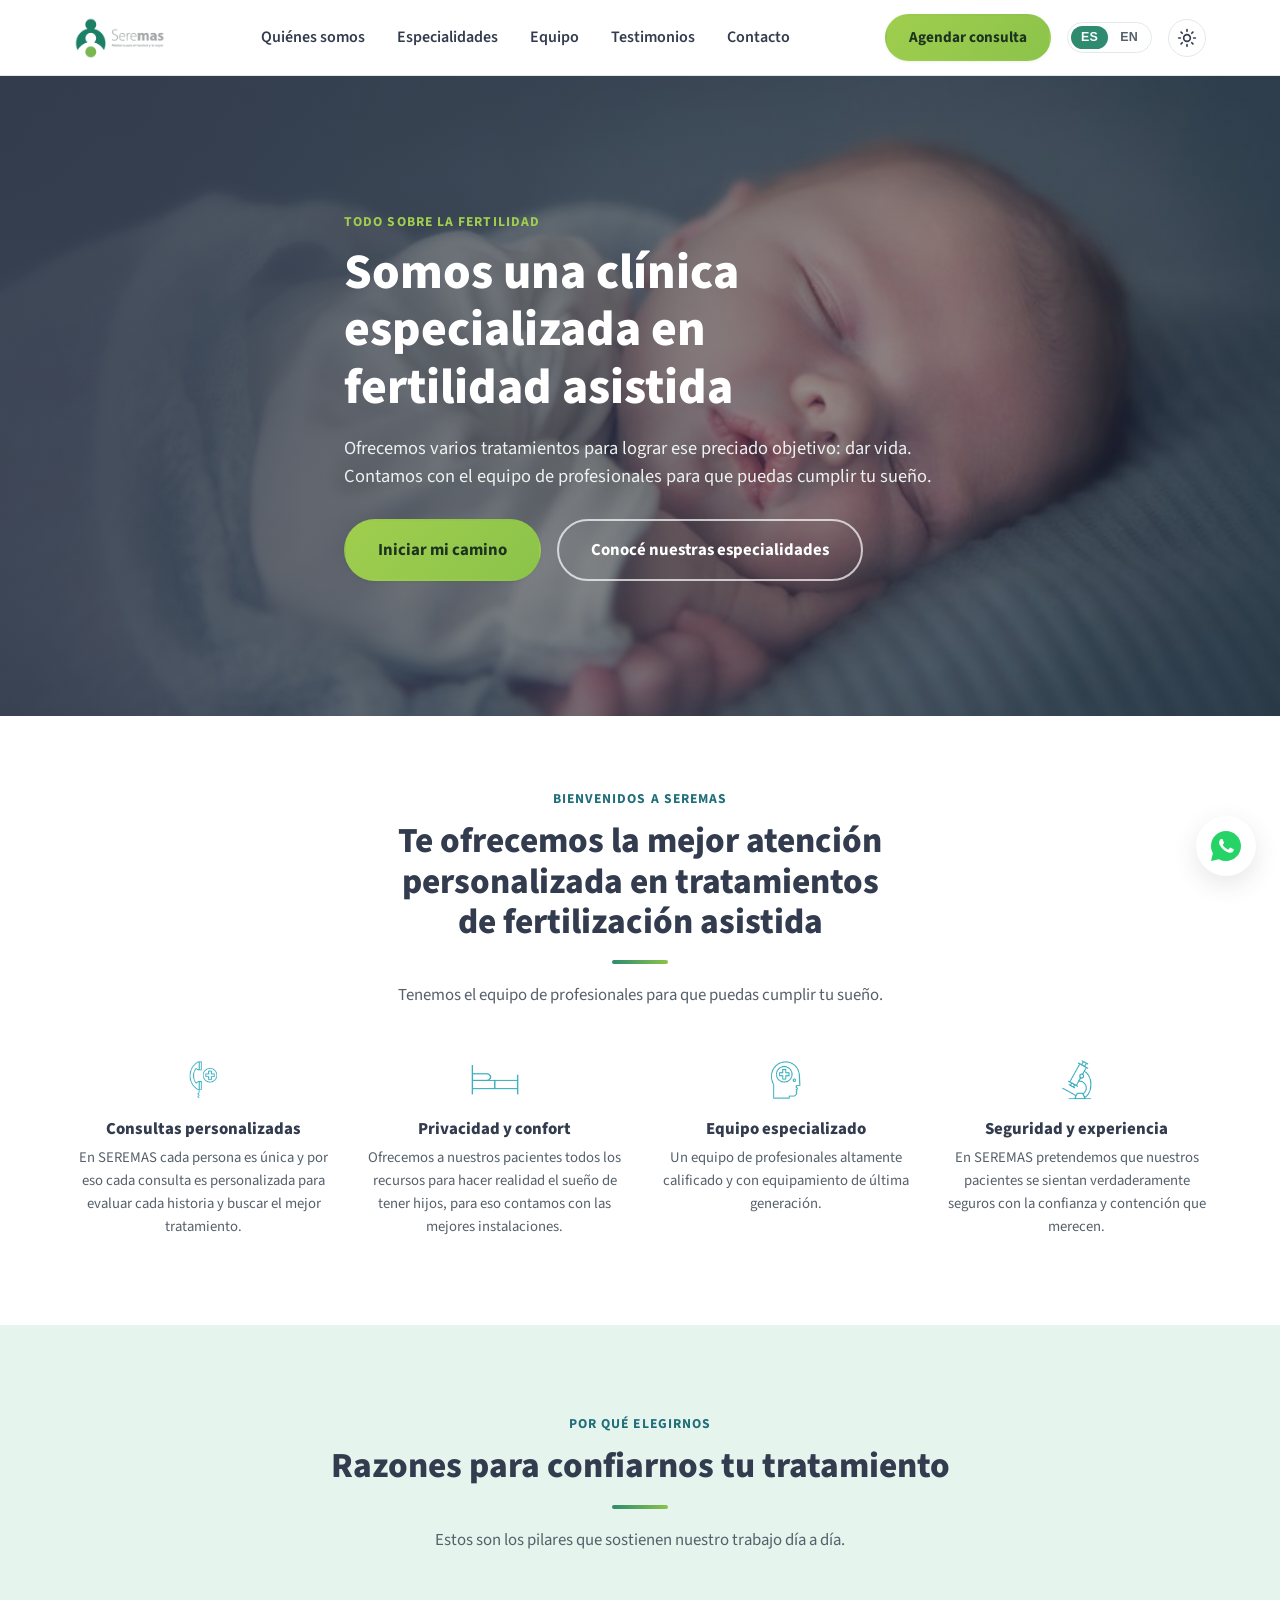
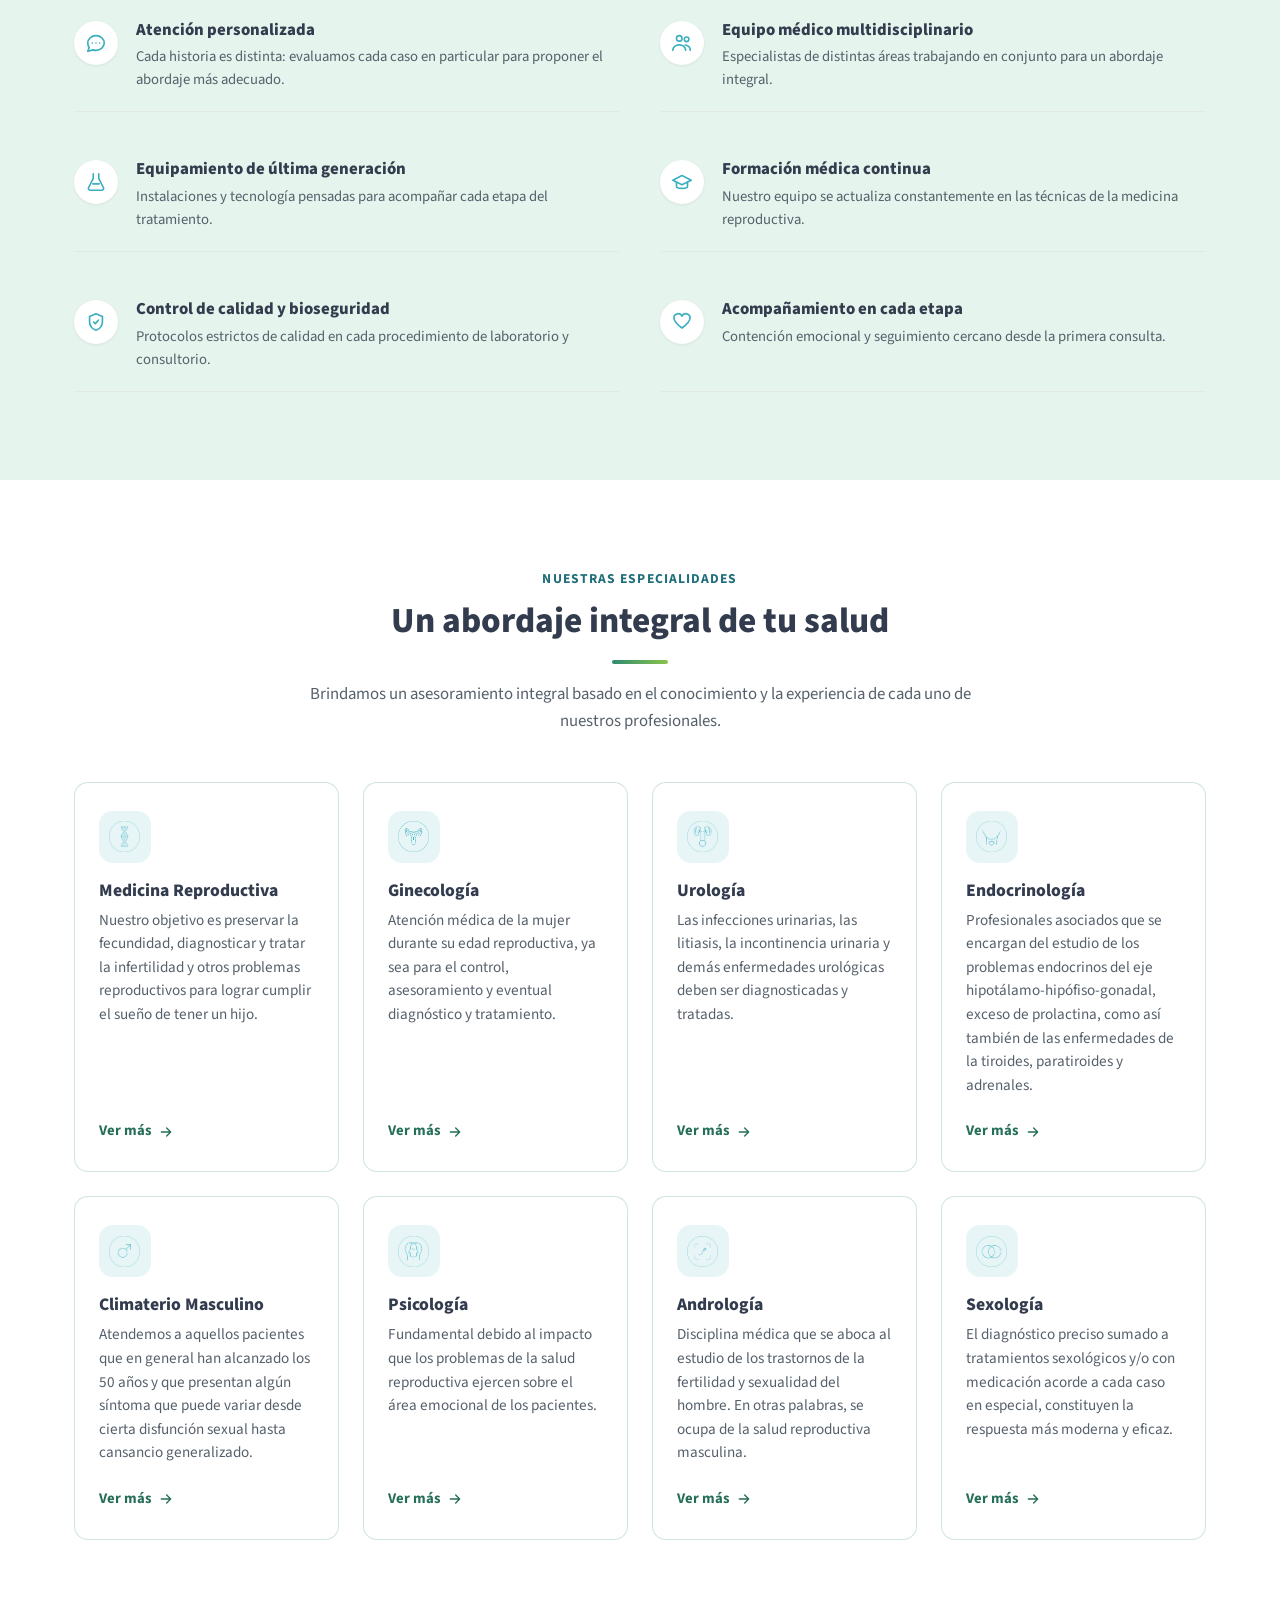
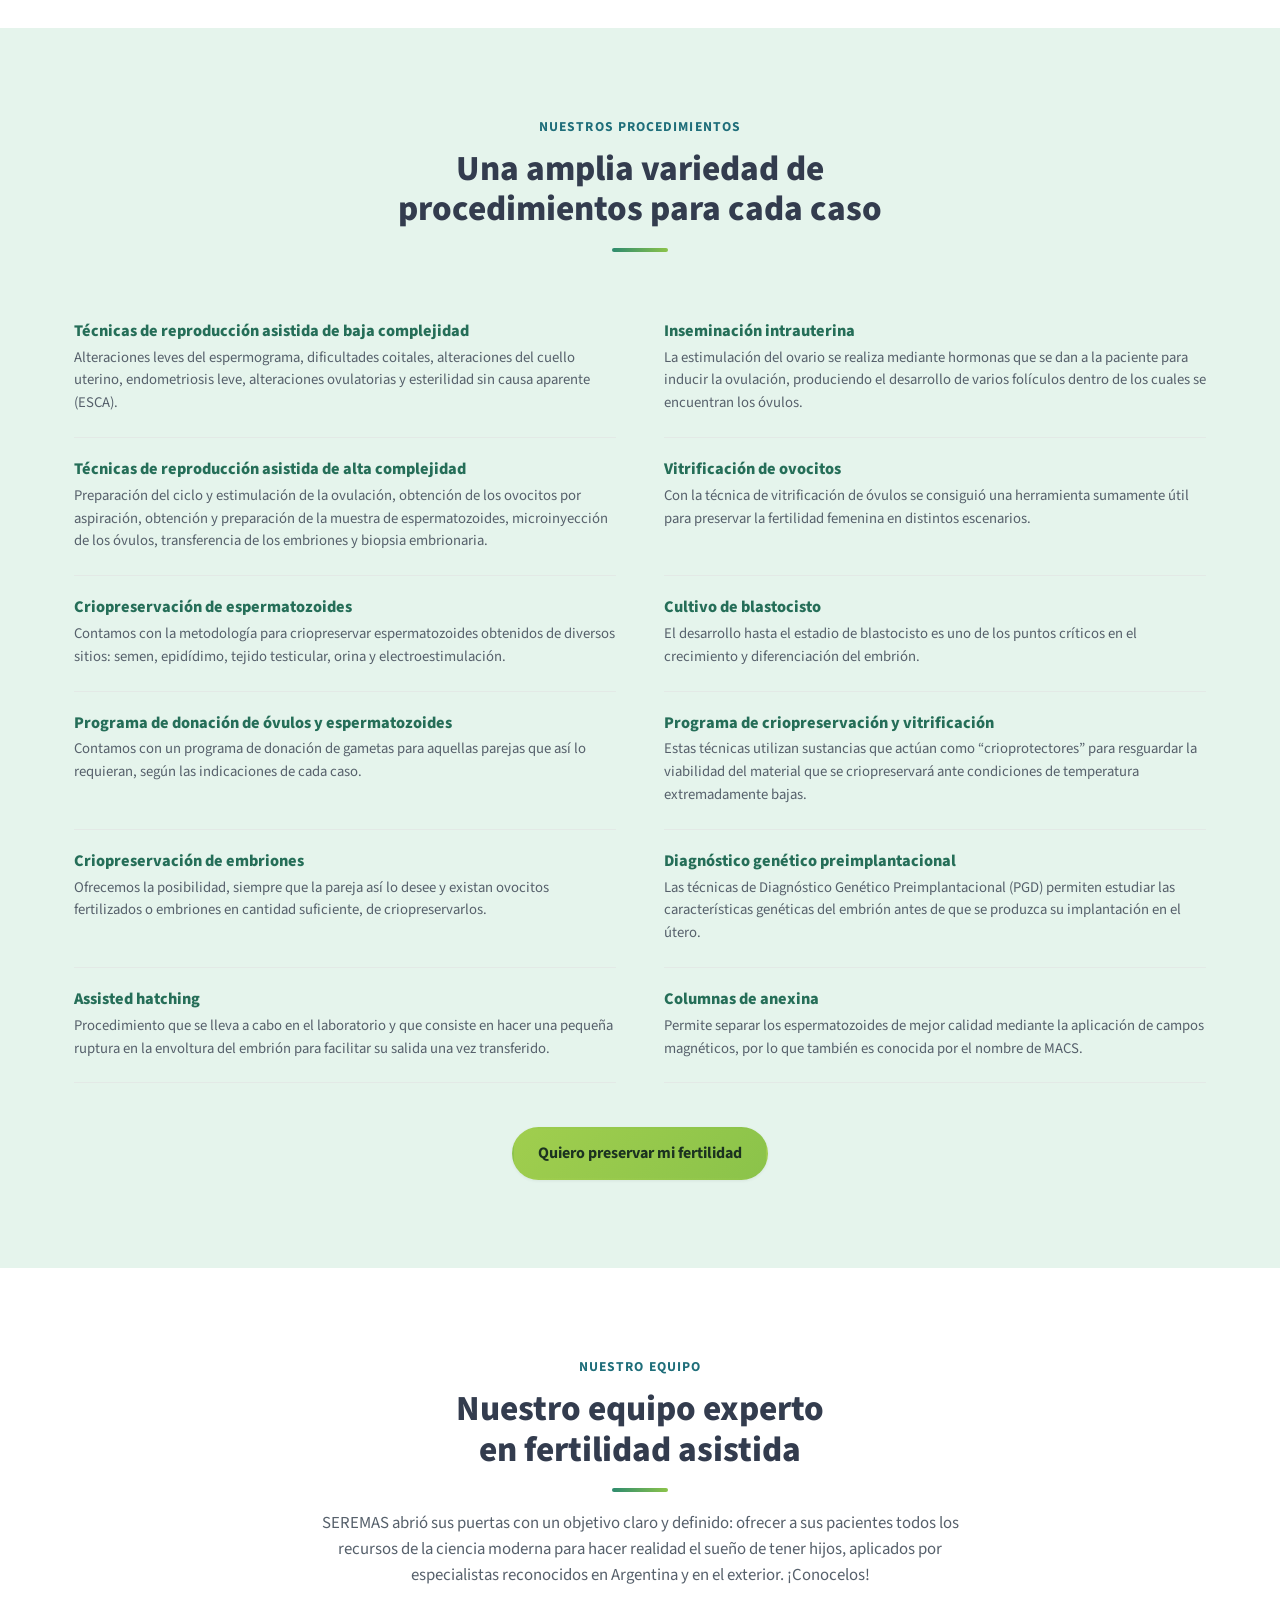
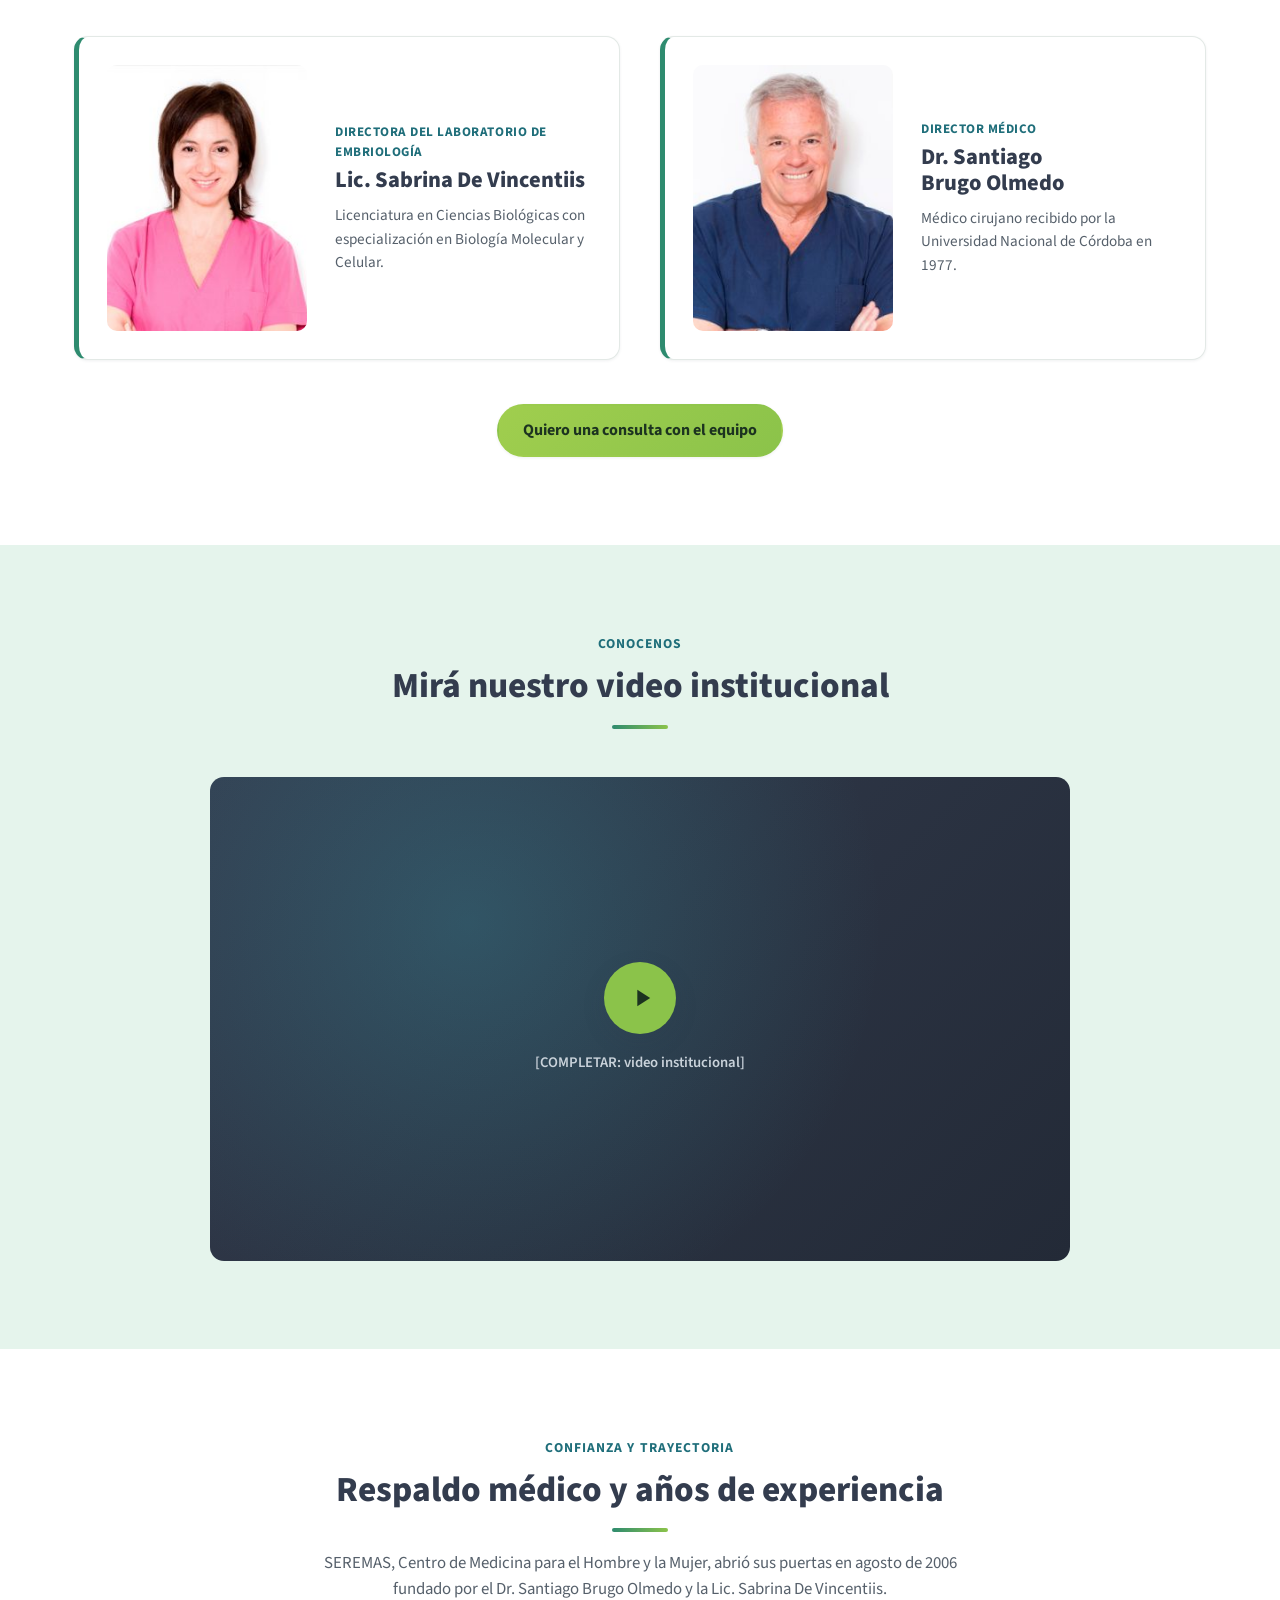
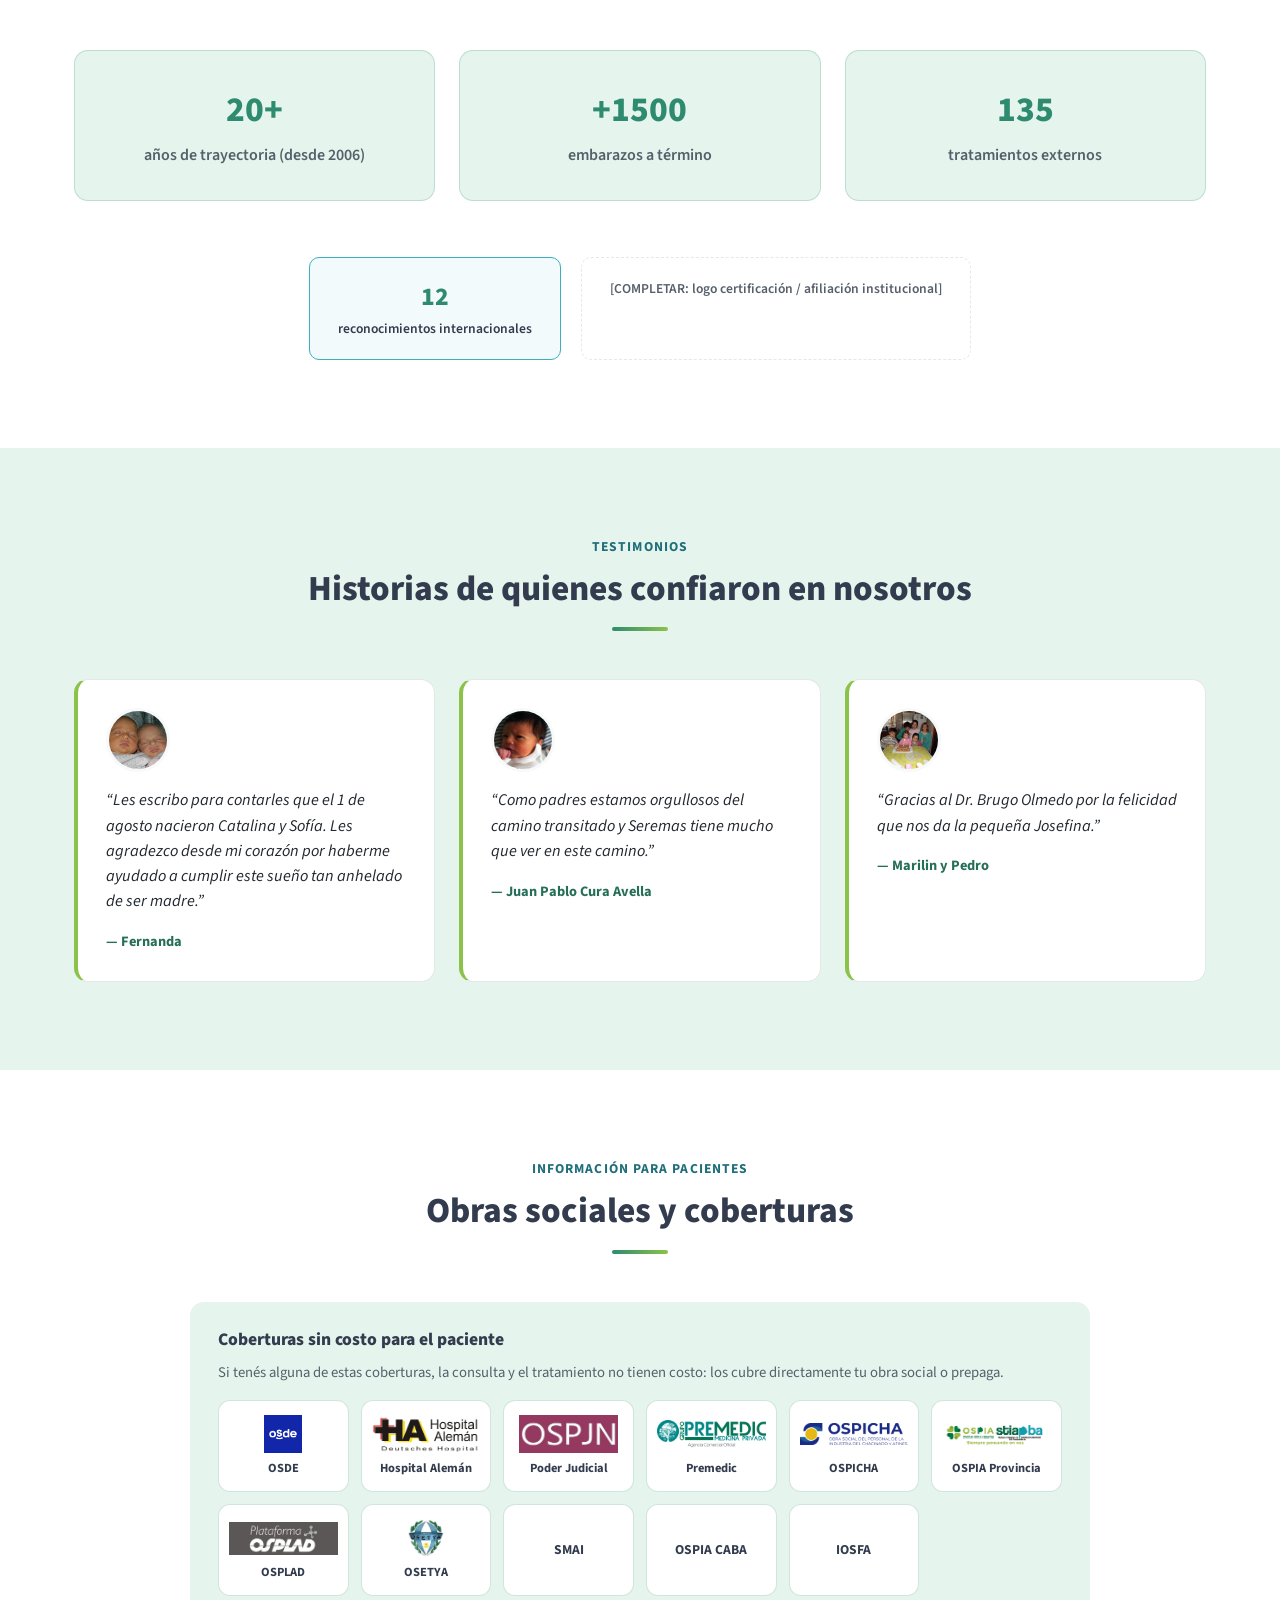
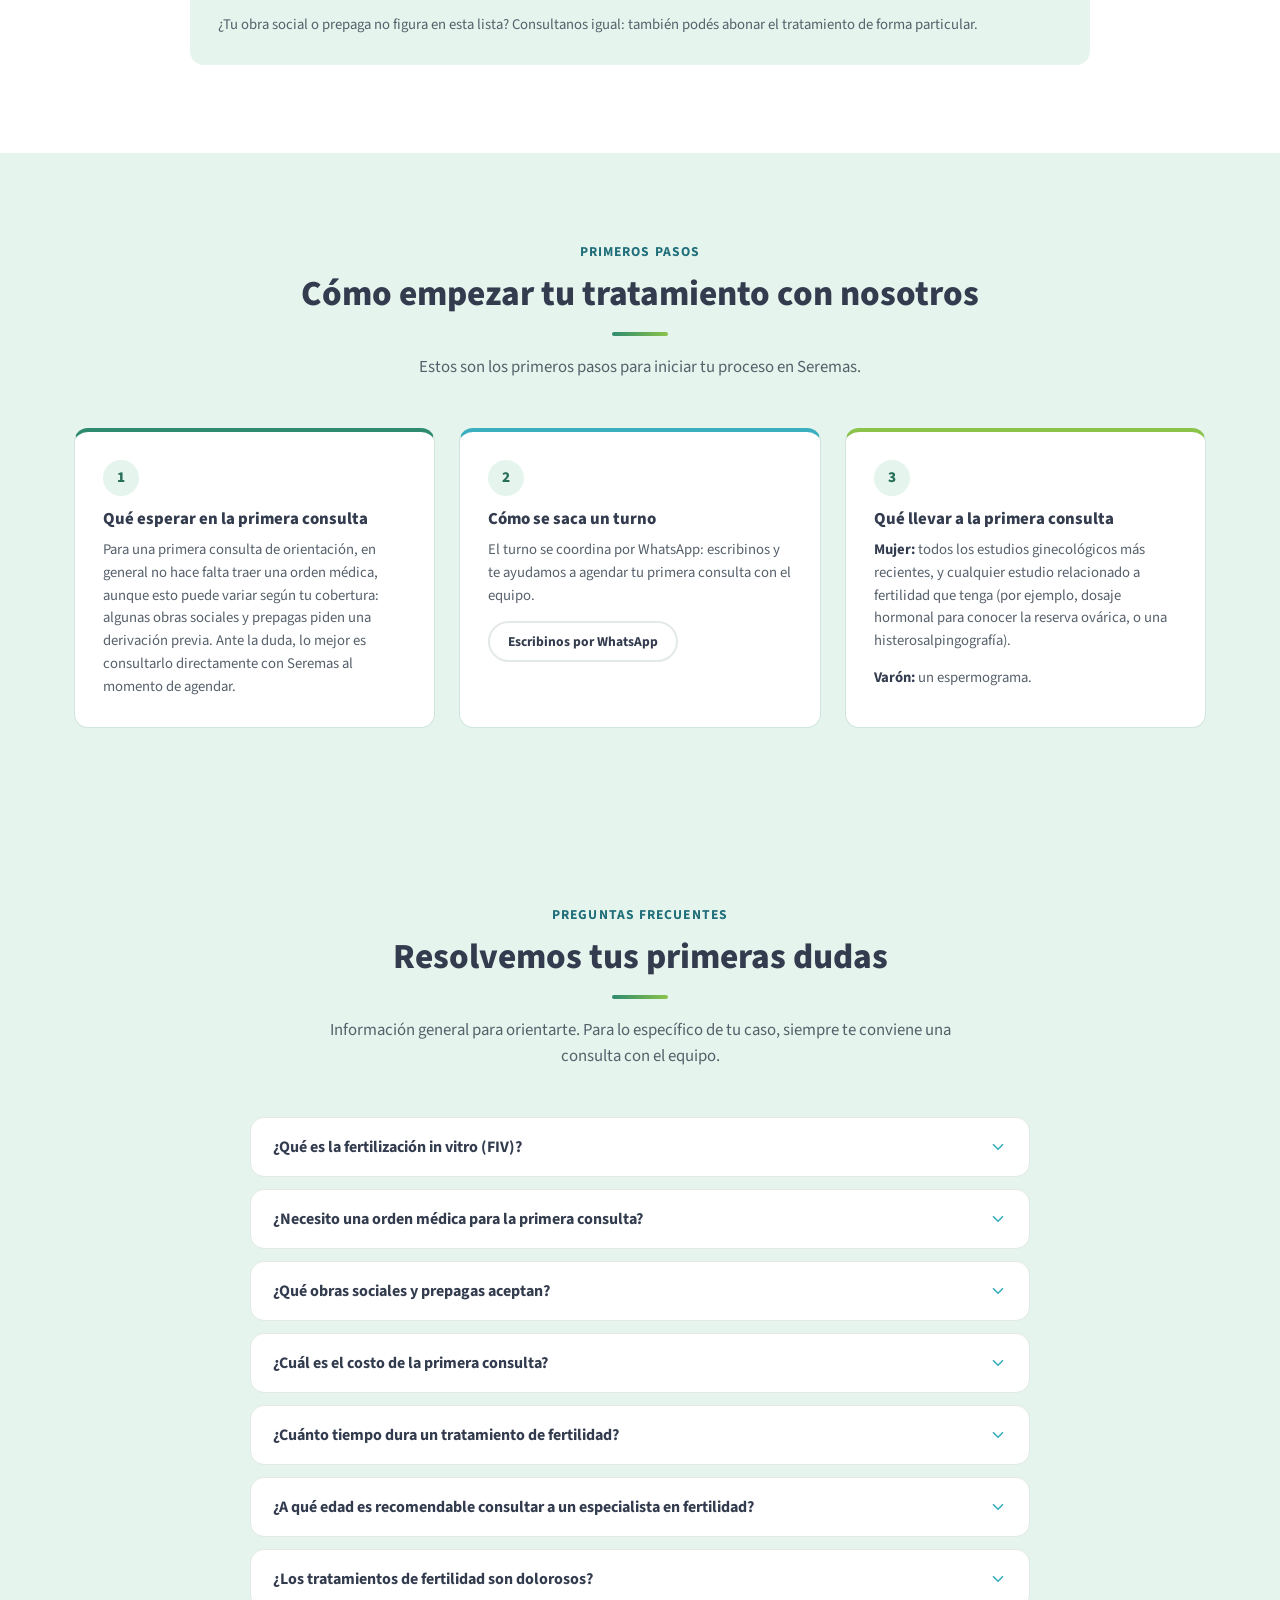
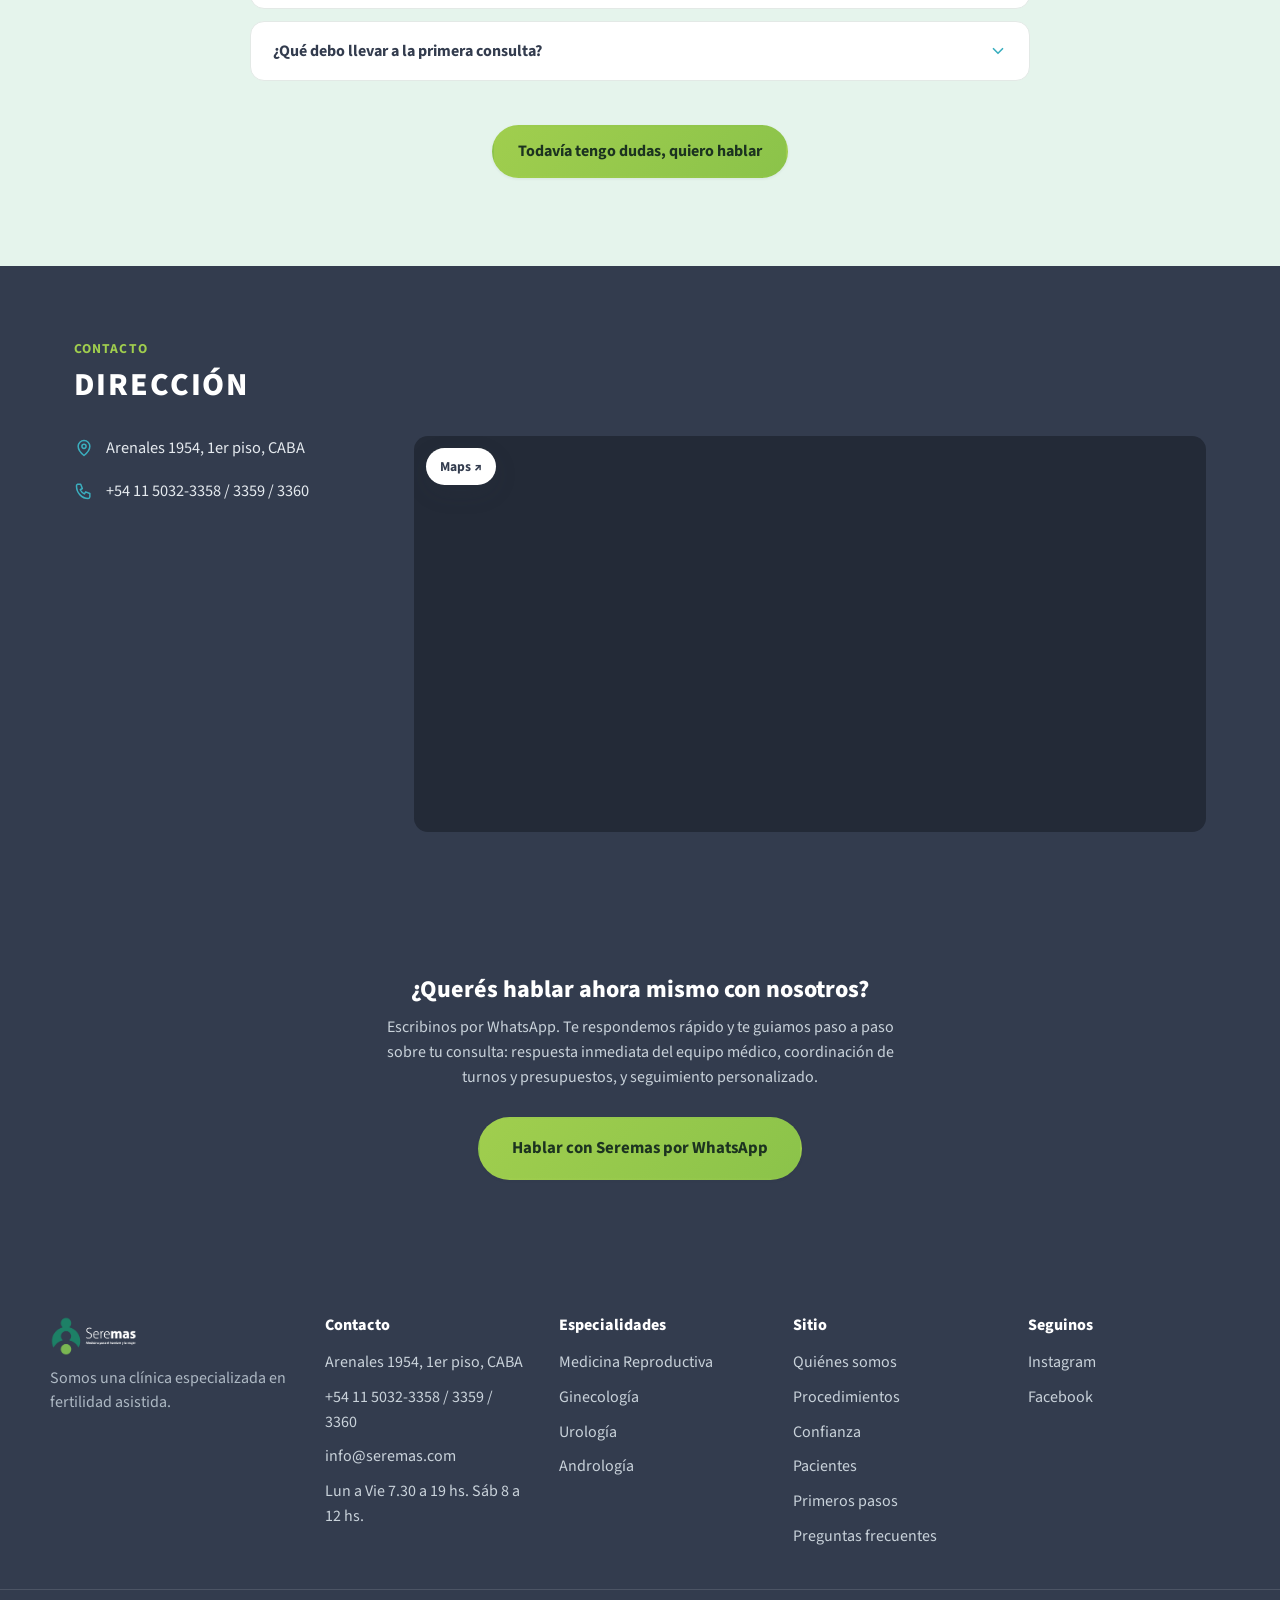
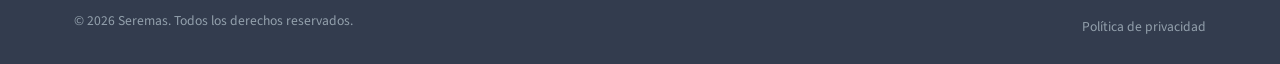
==== commit 37d482d1: "Add checklist for first consult, tag WhatsApp origin, drop team count, reorder coverages 1. "Primero" ====
--- a/index.html
+++ b/index.html
@@ -23,8 +23,21 @@
 </script>
 <meta charset="UTF-8">
 <meta name="viewport" content="width=device-width, initial-scale=1.0">
+<link rel="icon" href="/favicon.png" type="image/png">
 <title>Seremas | Medicina Reproductiva y Salud Sexual</title>
 <meta name="description" content="Seremas, clínica de fertilidad y salud sexual. Medicina Reproductiva, Ginecología, Urología, Andrología y más. Reservá tu turno.">
+<!--
+  Open Graph / Twitter Card. og:url usa el mismo placeholder de dominio
+  que robots.txt y sitemap.xml (reemplazar [COMPLETAR-DOMINIO-REAL] apenas
+  se asigne el dominio real). og:image queda sin completar porque todavía
+  no hay una imagen de preview (1200x630 aprox.) alojada en el repo.
+-->
+<meta property="og:title" content="Seremas | Medicina Reproductiva y Salud Sexual">
+<meta property="og:description" content="Seremas, clínica de fertilidad y salud sexual. Medicina Reproductiva, Ginecología, Urología, Andrología y más. Reservá tu turno.">
+<meta property="og:image" content="[COMPLETAR: URL de imagen de preview, ej. https://[COMPLETAR-DOMINIO-REAL]/img/og-preview.jpg]">
+<meta property="og:url" content="https://[COMPLETAR-DOMINIO-REAL]/">
+<meta property="og:type" content="website">
+<meta name="twitter:card" content="summary_large_image">
 <link rel="preconnect" href="https://fonts.googleapis.com">
 <link rel="preconnect" href="https://fonts.gstatic.com" crossorigin>
 <link href="https://fonts.googleapis.com/css2?family=Source+Sans+3:wght@400;500;600;700;800&display=swap" rel="stylesheet">
@@ -406,10 +419,6 @@
           <span class="trust-number">135</span>
           <span class="trust-label" data-i18n="confianza.trustLabel3">tratamientos externos</span>
         </div>
-        <div class="trust-stat">
-          <span class="trust-number">17</span>
-          <span class="trust-label" data-i18n="confianza.trustLabel4">especialistas médicos</span>
-        </div>
       </div>
 
       <div class="badges-row" aria-label="Reconocimientos y certificaciones">
@@ -463,45 +472,45 @@
         <p data-i18n="coverage.intro">Si tenés alguna de estas coberturas, la consulta y el tratamiento no tienen costo: los cubre directamente tu obra social o prepaga.</p>
         <ul class="coverage-logo-grid">
           <li class="coverage-logo-item">
-            <div class="coverage-logo-badge"><img src="img/obras-sociales/osde.png" alt="OSDE" loading="lazy"></div>
+            <div class="coverage-logo-badge"><img src="img/obras-sociales/osde.png" alt="OSDE" width="500" height="500" loading="lazy"></div>
             <span class="coverage-logo-name">OSDE</span>
           </li>
           <li class="coverage-logo-item">
-            <div class="coverage-logo-badge"><img src="img/obras-sociales/hospital-aleman.png" alt="Hospital Alemán" loading="lazy"></div>
+            <div class="coverage-logo-badge"><img src="img/obras-sociales/hospital-aleman.png" alt="Hospital Alemán" width="500" height="170" loading="lazy"></div>
             <span class="coverage-logo-name">Hospital Alemán</span>
+          </li>
+          <li class="coverage-logo-item">
+            <div class="coverage-logo-badge"><img src="img/obras-sociales/poder-judicial.png" alt="Obra Social del Poder Judicial de la Nación" width="210" height="81" loading="lazy"></div>
+            <span class="coverage-logo-name">Poder Judicial</span>
+          </li>
+          <li class="coverage-logo-item">
+            <div class="coverage-logo-badge"><img src="img/obras-sociales/premedic.png" alt="Premedic" width="600" height="152" loading="lazy"></div>
+            <span class="coverage-logo-name">Premedic</span>
+          </li>
+          <li class="coverage-logo-item">
+            <div class="coverage-logo-badge"><img src="img/obras-sociales/ospicha.png" alt="OSPICHA" width="600" height="123" loading="lazy"></div>
+            <span class="coverage-logo-name">OSPICHA</span>
+          </li>
+          <li class="coverage-logo-item">
+            <div class="coverage-logo-badge"><img src="img/obras-sociales/ospia-provincia.png" alt="OSPIA Provincia" width="479" height="142" loading="lazy"></div>
+            <span class="coverage-logo-name">OSPIA Provincia</span>
+          </li>
+          <li class="coverage-logo-item">
+            <div class="coverage-logo-badge"><img src="img/obras-sociales/osplad.png" alt="OSPLAD" width="500" height="150" loading="lazy"></div>
+            <span class="coverage-logo-name">OSPLAD</span>
+          </li>
+          <li class="coverage-logo-item">
+            <div class="coverage-logo-badge"><img src="img/obras-sociales/osetya.png" alt="OSETYA" width="165" height="174" loading="lazy"></div>
+            <span class="coverage-logo-name">OSETYA</span>
           </li>
           <li class="coverage-logo-item coverage-logo-item-text">
             <span class="coverage-logo-name">SMAI</span>
           </li>
-          <li class="coverage-logo-item">
-            <div class="coverage-logo-badge"><img src="img/obras-sociales/poder-judicial.png" alt="Obra Social del Poder Judicial de la Nación" loading="lazy"></div>
-            <span class="coverage-logo-name">Poder Judicial</span>
-          </li>
-          <li class="coverage-logo-item">
-            <div class="coverage-logo-badge"><img src="img/obras-sociales/premedic.png" alt="Premedic" loading="lazy"></div>
-            <span class="coverage-logo-name">Premedic</span>
-          </li>
-          <li class="coverage-logo-item">
-            <div class="coverage-logo-badge"><img src="img/obras-sociales/ospicha.png" alt="OSPICHA" loading="lazy"></div>
-            <span class="coverage-logo-name">OSPICHA</span>
-          </li>
           <li class="coverage-logo-item coverage-logo-item-text">
             <span class="coverage-logo-name">OSPIA CABA</span>
           </li>
-          <li class="coverage-logo-item">
-            <div class="coverage-logo-badge"><img src="img/obras-sociales/ospia-provincia.png" alt="OSPIA Provincia" loading="lazy"></div>
-            <span class="coverage-logo-name">OSPIA Provincia</span>
-          </li>
           <li class="coverage-logo-item coverage-logo-item-text">
             <span class="coverage-logo-name">IOSFA</span>
-          </li>
-          <li class="coverage-logo-item">
-            <div class="coverage-logo-badge"><img src="img/obras-sociales/osplad.png" alt="OSPLAD" loading="lazy"></div>
-            <span class="coverage-logo-name">OSPLAD</span>
-          </li>
-          <li class="coverage-logo-item">
-            <div class="coverage-logo-badge"><img src="img/obras-sociales/osetya.png" alt="OSETYA" loading="lazy"></div>
-            <span class="coverage-logo-name">OSETYA</span>
           </li>
         </ul>
         <p class="coverage-note" data-i18n="coverage.note">¿Tu obra social o prepaga no figura en esta lista? Consultanos igual: también podés abonar el tratamiento de forma particular.</p>
@@ -535,7 +544,8 @@
         <div class="step-card">
           <span class="step-number" aria-hidden="true">3</span>
           <h3 data-i18n="primerospasos.step3.title">Qué llevar a la primera consulta</h3>
-          <p data-i18n="primerospasos.step3.desc">[COMPLETAR: qué debe traer el paciente a la primera consulta]</p>
+          <p data-i18n-html="primerospasos.step3.mujer"><strong>Mujer:</strong> todos los estudios ginecológicos más recientes, y cualquier estudio relacionado a fertilidad que tenga (por ejemplo, dosaje hormonal para conocer la reserva ovárica, o una histerosalpingografía).</p>
+          <p data-i18n-html="primerospasos.step3.varon"><strong>Varón:</strong> un espermograma.</p>
         </div>
       </div>
     </div>
@@ -591,45 +601,45 @@
               <p data-i18n="faq.a3intro">Trabajamos con las siguientes coberturas, que cubren tanto la consulta como el tratamiento sin costo para el paciente:</p>
               <ul class="coverage-logo-grid">
                 <li class="coverage-logo-item">
-                  <div class="coverage-logo-badge"><img src="img/obras-sociales/osde.png" alt="OSDE" loading="lazy"></div>
+                  <div class="coverage-logo-badge"><img src="img/obras-sociales/osde.png" alt="OSDE" width="500" height="500" loading="lazy"></div>
                   <span class="coverage-logo-name">OSDE</span>
                 </li>
                 <li class="coverage-logo-item">
-                  <div class="coverage-logo-badge"><img src="img/obras-sociales/hospital-aleman.png" alt="Hospital Alemán" loading="lazy"></div>
+                  <div class="coverage-logo-badge"><img src="img/obras-sociales/hospital-aleman.png" alt="Hospital Alemán" width="500" height="170" loading="lazy"></div>
                   <span class="coverage-logo-name">Hospital Alemán</span>
+                </li>
+                <li class="coverage-logo-item">
+                  <div class="coverage-logo-badge"><img src="img/obras-sociales/poder-judicial.png" alt="Obra Social del Poder Judicial de la Nación" width="210" height="81" loading="lazy"></div>
+                  <span class="coverage-logo-name">Poder Judicial</span>
+                </li>
+                <li class="coverage-logo-item">
+                  <div class="coverage-logo-badge"><img src="img/obras-sociales/premedic.png" alt="Premedic" width="600" height="152" loading="lazy"></div>
+                  <span class="coverage-logo-name">Premedic</span>
+                </li>
+                <li class="coverage-logo-item">
+                  <div class="coverage-logo-badge"><img src="img/obras-sociales/ospicha.png" alt="OSPICHA" width="600" height="123" loading="lazy"></div>
+                  <span class="coverage-logo-name">OSPICHA</span>
+                </li>
+                <li class="coverage-logo-item">
+                  <div class="coverage-logo-badge"><img src="img/obras-sociales/ospia-provincia.png" alt="OSPIA Provincia" width="479" height="142" loading="lazy"></div>
+                  <span class="coverage-logo-name">OSPIA Provincia</span>
+                </li>
+                <li class="coverage-logo-item">
+                  <div class="coverage-logo-badge"><img src="img/obras-sociales/osplad.png" alt="OSPLAD" width="500" height="150" loading="lazy"></div>
+                  <span class="coverage-logo-name">OSPLAD</span>
+                </li>
+                <li class="coverage-logo-item">
+                  <div class="coverage-logo-badge"><img src="img/obras-sociales/osetya.png" alt="OSETYA" width="165" height="174" loading="lazy"></div>
+                  <span class="coverage-logo-name">OSETYA</span>
                 </li>
                 <li class="coverage-logo-item coverage-logo-item-text">
                   <span class="coverage-logo-name">SMAI</span>
                 </li>
-                <li class="coverage-logo-item">
-                  <div class="coverage-logo-badge"><img src="img/obras-sociales/poder-judicial.png" alt="Obra Social del Poder Judicial de la Nación" loading="lazy"></div>
-                  <span class="coverage-logo-name">Poder Judicial</span>
-                </li>
-                <li class="coverage-logo-item">
-                  <div class="coverage-logo-badge"><img src="img/obras-sociales/premedic.png" alt="Premedic" loading="lazy"></div>
-                  <span class="coverage-logo-name">Premedic</span>
-                </li>
-                <li class="coverage-logo-item">
-                  <div class="coverage-logo-badge"><img src="img/obras-sociales/ospicha.png" alt="OSPICHA" loading="lazy"></div>
-                  <span class="coverage-logo-name">OSPICHA</span>
-                </li>
                 <li class="coverage-logo-item coverage-logo-item-text">
                   <span class="coverage-logo-name">OSPIA CABA</span>
                 </li>
-                <li class="coverage-logo-item">
-                  <div class="coverage-logo-badge"><img src="img/obras-sociales/ospia-provincia.png" alt="OSPIA Provincia" loading="lazy"></div>
-                  <span class="coverage-logo-name">OSPIA Provincia</span>
-                </li>
                 <li class="coverage-logo-item coverage-logo-item-text">
                   <span class="coverage-logo-name">IOSFA</span>
-                </li>
-                <li class="coverage-logo-item">
-                  <div class="coverage-logo-badge"><img src="img/obras-sociales/osplad.png" alt="OSPLAD" loading="lazy"></div>
-                  <span class="coverage-logo-name">OSPLAD</span>
-                </li>
-                <li class="coverage-logo-item">
-                  <div class="coverage-logo-badge"><img src="img/obras-sociales/osetya.png" alt="OSETYA" loading="lazy"></div>
-                  <span class="coverage-logo-name">OSETYA</span>
                 </li>
               </ul>
               <p data-i18n="coverage.note">Si tu obra social o prepaga no figura en esta lista, consultanos igual: también podés abonar el tratamiento de forma particular.</p>
@@ -827,10 +837,10 @@
   </button>
 
   <div class="whatsapp-menu" id="whatsapp-menu" aria-label="Opciones de contacto por WhatsApp" data-i18n-aria-label="whatsapp.menu.ariaLabel" hidden>
-    <a href="https://wa.me/5491160481891?text=Hola%21%20Me%20gustar%C3%ADa%20recibir%20informaci%C3%B3n%20sobre%20los%20tratamientos%20de%20fertilidad%20de%20Seremas." class="whatsapp-menu-item" target="_blank" rel="noopener noreferrer" data-i18n="whatsapp.menu.info">Información general</a>
-    <a href="https://wa.me/5491160481891?text=Hola%21%20Quisiera%20sacar%20un%20turno%20para%20una%20primera%20consulta." class="whatsapp-menu-item" target="_blank" rel="noopener noreferrer" data-i18n="whatsapp.menu.turno">Sacar un turno</a>
-    <a href="https://wa.me/5491160481891?text=Hola%21%20Quer%C3%ADa%20consultar%20si%20mi%20obra%20social%20o%20prepaga%20tiene%20cobertura%20en%20Seremas." class="whatsapp-menu-item" target="_blank" rel="noopener noreferrer" data-i18n="whatsapp.menu.cobertura">Cobertura / obra social</a>
-    <a href="https://wa.me/5491160481891?text=Hola%21%20Tengo%20una%20consulta%20sobre%20uno%20de%20los%20tratamientos%20que%20ofrecen." class="whatsapp-menu-item" target="_blank" rel="noopener noreferrer" data-i18n="whatsapp.menu.tratamiento">Consulta sobre un tratamiento</a>
+    <a href="https://wa.me/5491160481891?text=Hola%21%20Me%20gustar%C3%ADa%20recibir%20informaci%C3%B3n%20sobre%20los%20tratamientos%20de%20fertilidad%20de%20Seremas.%20%E2%AD%90" class="whatsapp-menu-item" target="_blank" rel="noopener noreferrer" data-i18n="whatsapp.menu.info">Información general</a>
+    <a href="https://wa.me/5491160481891?text=Hola%21%20Quisiera%20sacar%20un%20turno%20para%20una%20primera%20consulta.%20%E2%AD%90" class="whatsapp-menu-item" target="_blank" rel="noopener noreferrer" data-i18n="whatsapp.menu.turno">Sacar un turno</a>
+    <a href="https://wa.me/5491160481891?text=Hola%21%20Quer%C3%ADa%20consultar%20si%20mi%20obra%20social%20o%20prepaga%20tiene%20cobertura%20en%20Seremas.%20%E2%AD%90" class="whatsapp-menu-item" target="_blank" rel="noopener noreferrer" data-i18n="whatsapp.menu.cobertura">Cobertura / obra social</a>
+    <a href="https://wa.me/5491160481891?text=Hola%21%20Tengo%20una%20consulta%20sobre%20uno%20de%20los%20tratamientos%20que%20ofrecen.%20%E2%AD%90" class="whatsapp-menu-item" target="_blank" rel="noopener noreferrer" data-i18n="whatsapp.menu.tratamiento">Consulta sobre un tratamiento</a>
     <a href="https://wa.me/5491160481891" class="whatsapp-menu-item" target="_blank" rel="noopener noreferrer" data-i18n="whatsapp.menu.otra">Otra consulta</a>
     <button type="button" class="whatsapp-menu-item whatsapp-menu-close" id="whatsapp-menu-close">
       <svg width="14" height="14" viewBox="0 0 24 24" fill="none" stroke="currentColor" stroke-width="2.2" stroke-linecap="round" aria-hidden="true"><path d="M6 6l12 12M18 6 6 18"/></svg>
--- a/css/styles.css
+++ b/css/styles.css
@@ -740,6 +740,8 @@
   font-size: .92rem;
   margin: 0 0 14px;
 }
+.step-card p:last-child { margin-bottom: 0; }
+.step-card strong { color: var(--text-strong); }
 .step-card .btn {
   font-size: .85rem;
   padding: 8px 18px;
@@ -934,7 +936,7 @@
 /* ===== Trust ===== */
 .trust-grid {
   display: grid;
-  grid-template-columns: repeat(4, 1fr);
+  grid-template-columns: repeat(3, 1fr);
   gap: 24px;
   margin-bottom: 56px;
 }
